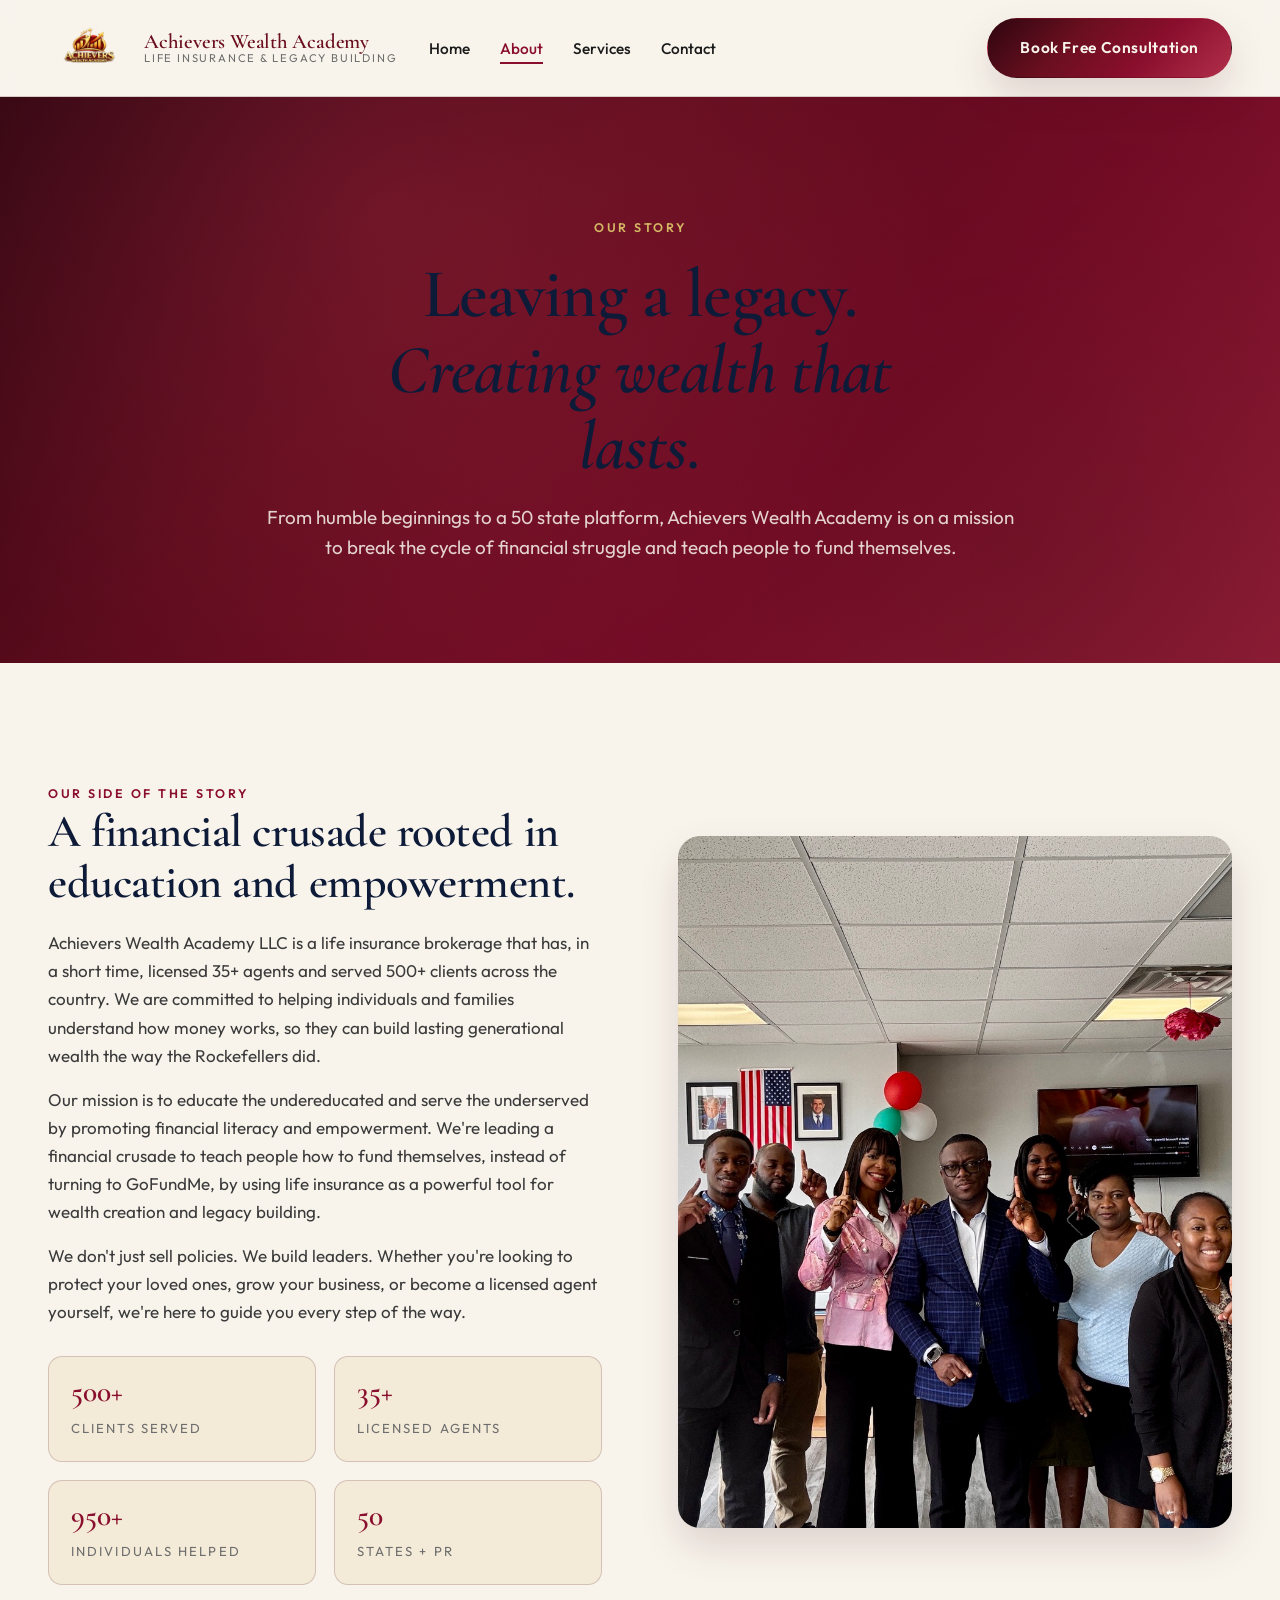
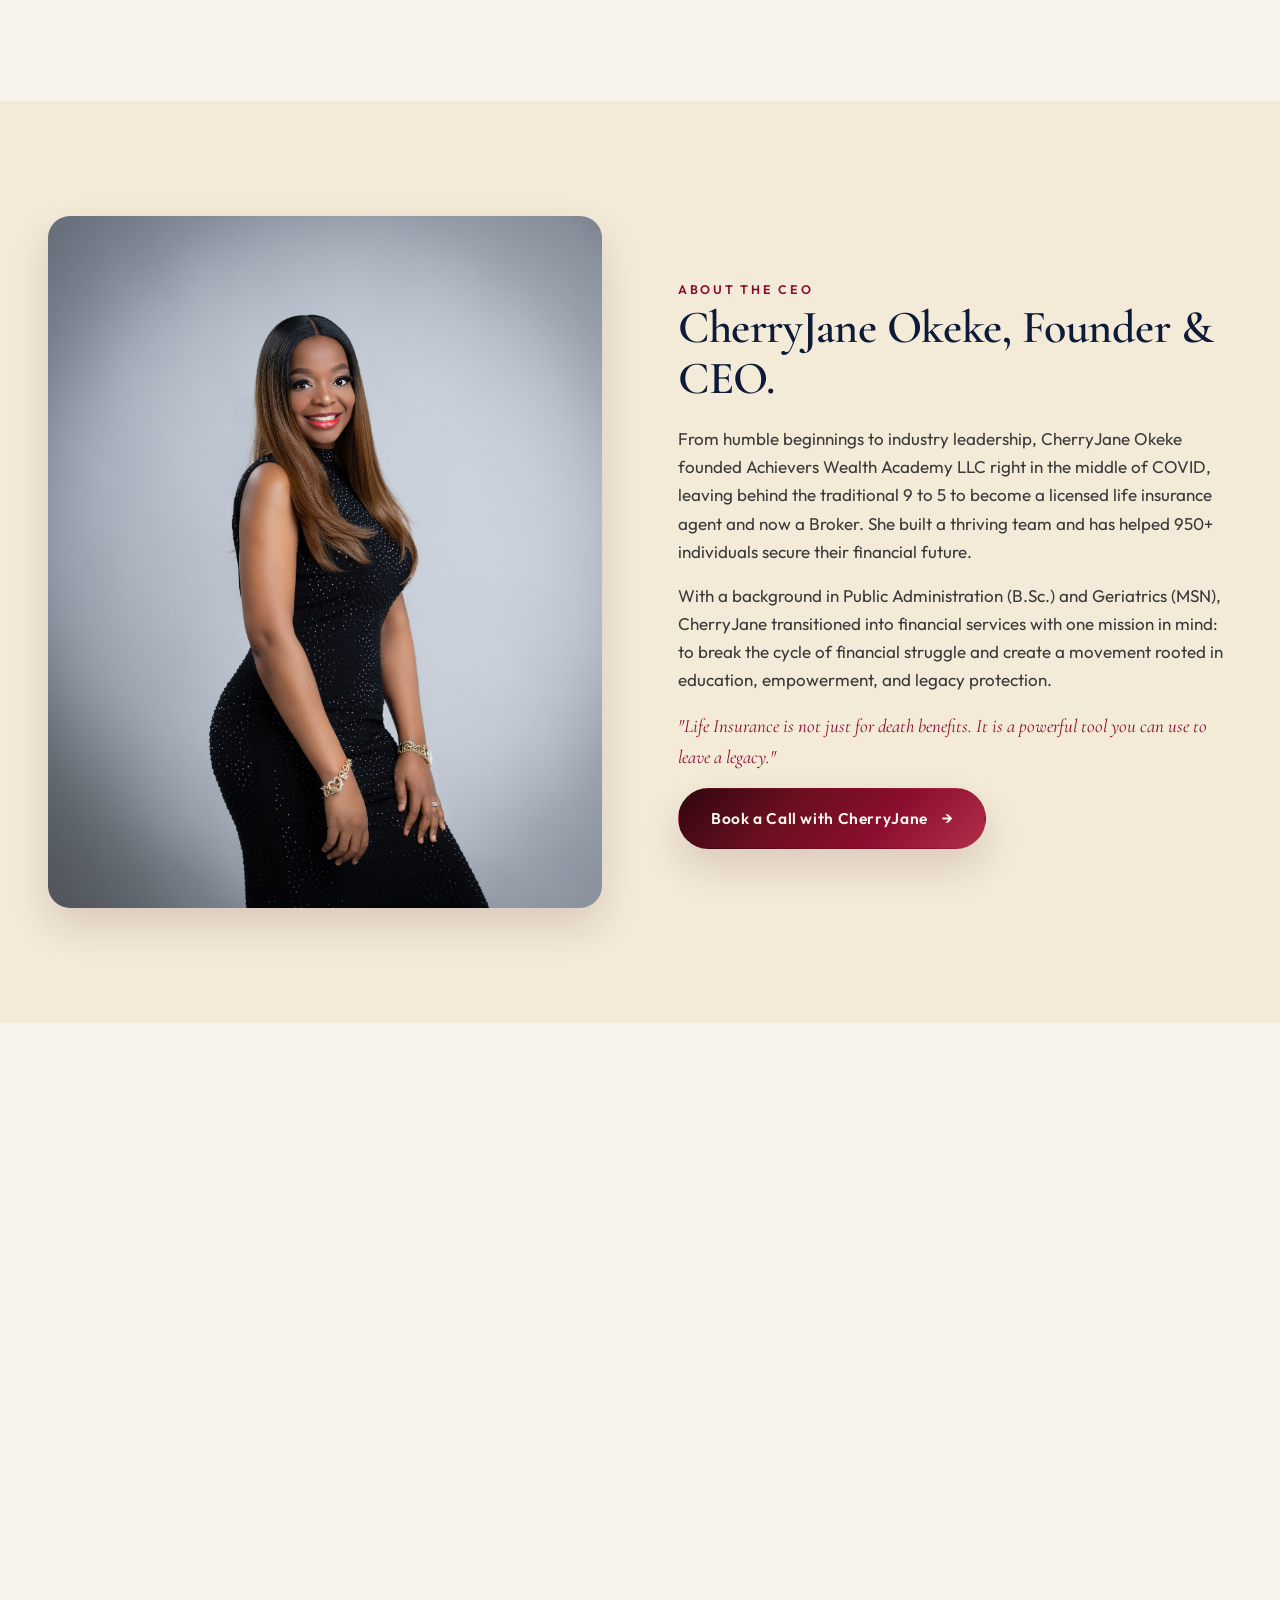
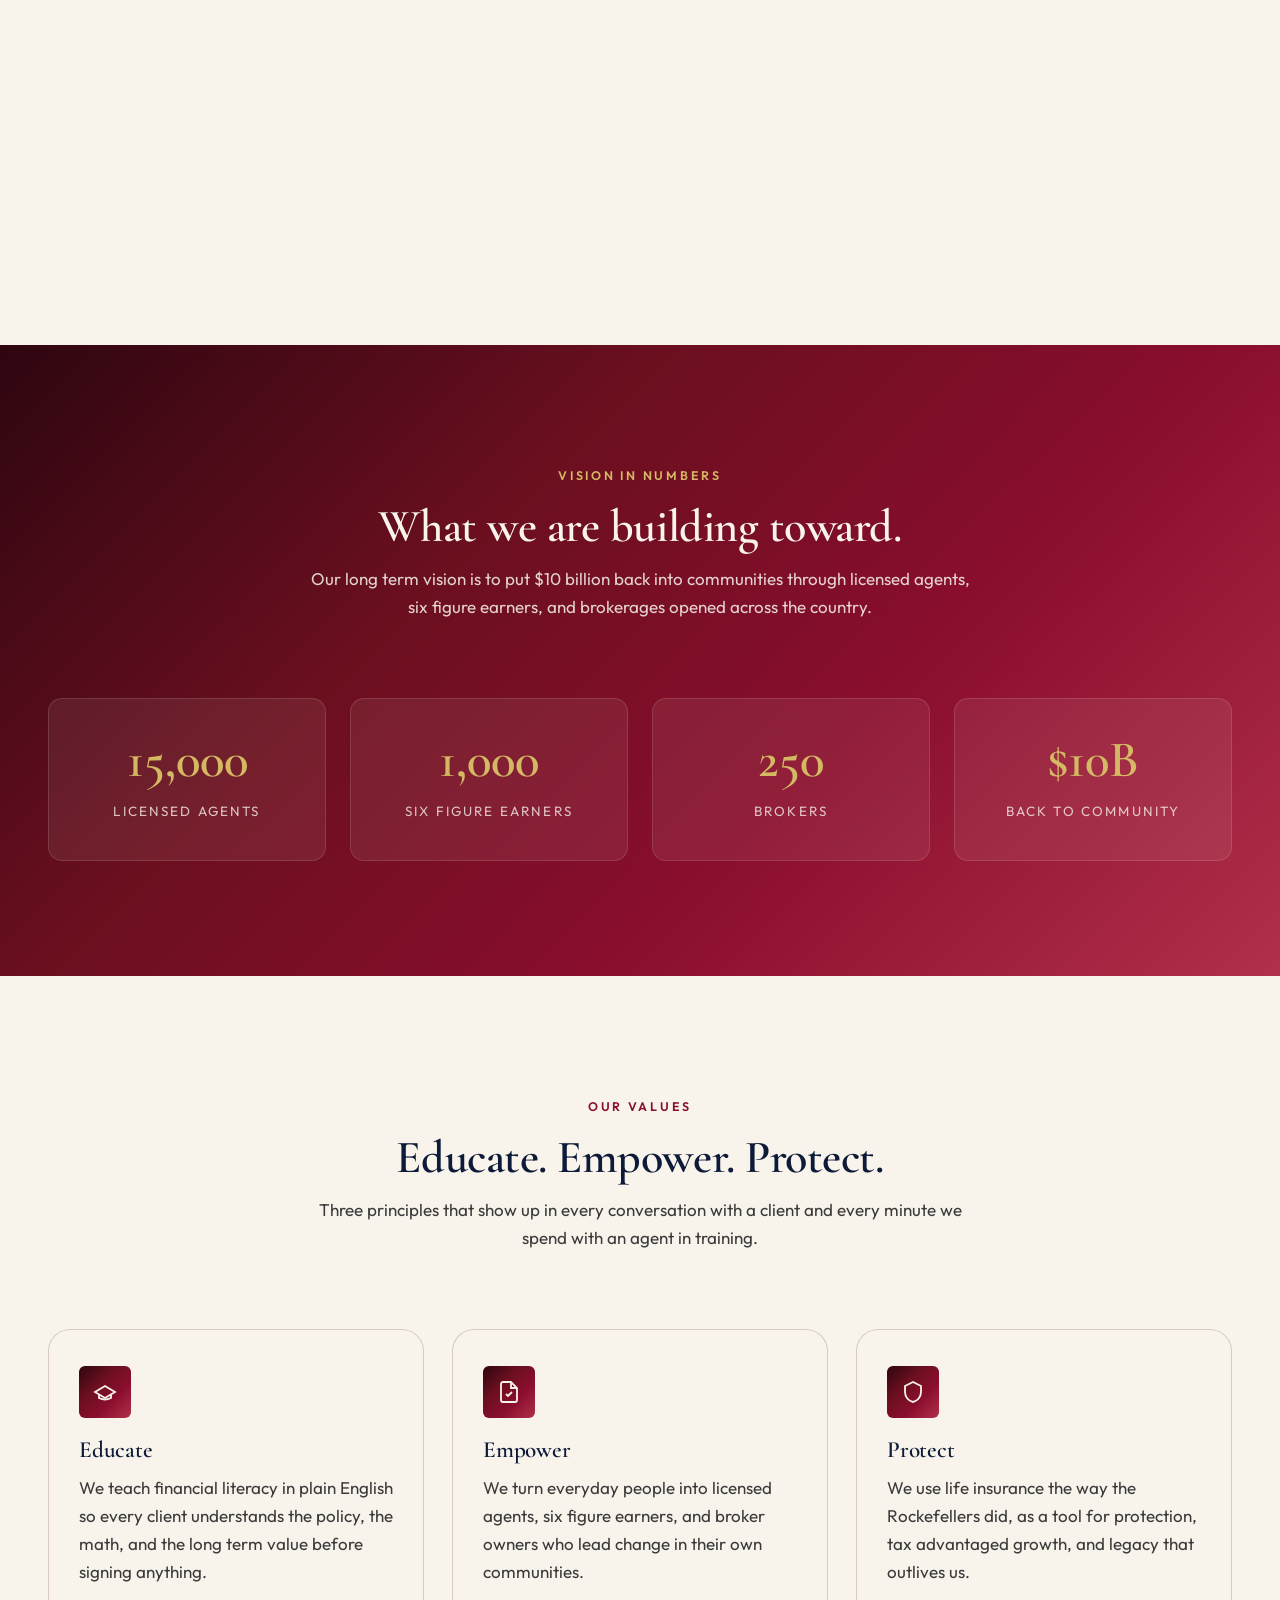
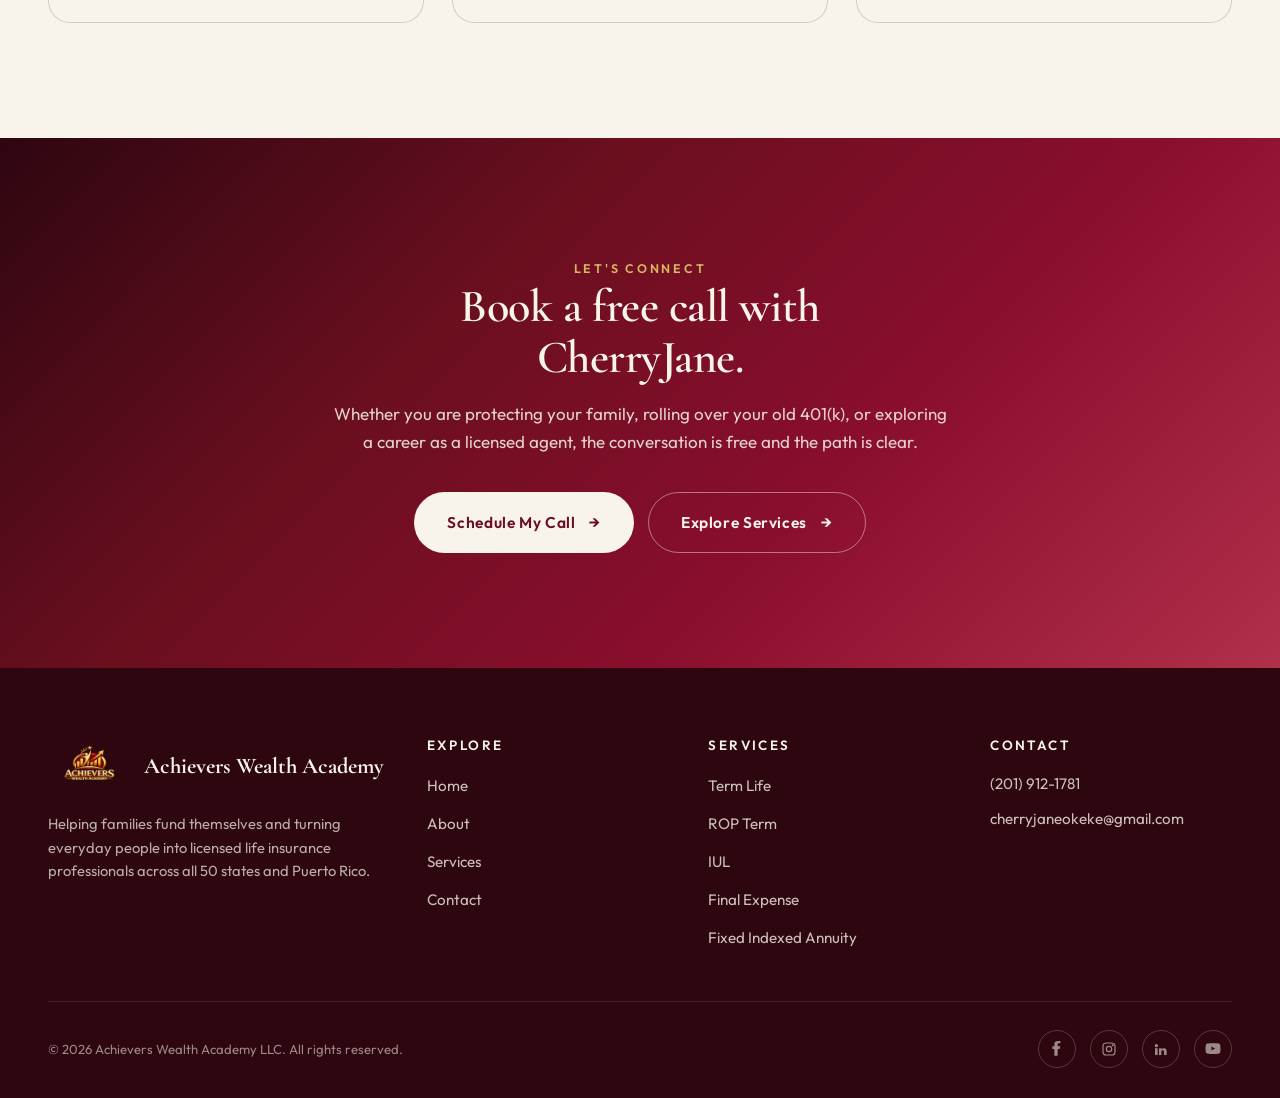
==== about.html @ 778c4fd6 "Initial build: Achievers Wealth Academy 4-page site Custom multi-page site for CherryJane Okeke (Ach" ====
<!DOCTYPE html>
<html lang="en">
<head>
<meta charset="UTF-8" />
<meta name="viewport" content="width=device-width, initial-scale=1.0" />
<title>About Us | Achievers Wealth Academy</title>
<meta name="description" content="Founded by CherryJane Okeke during COVID, Achievers Wealth Academy is on a mission to break the cycle of financial struggle through education, empowerment, and legacy protection." />
<link rel="preconnect" href="https://fonts.googleapis.com" />
<link rel="preconnect" href="https://fonts.gstatic.com" crossorigin />
<link href="https://fonts.googleapis.com/css2?family=Cormorant+Garamond:ital,wght@0,400;0,500;0,600;0,700;1,400;1,500&family=Outfit:wght@300;400;500;600;700&display=swap" rel="stylesheet" />
<link rel="stylesheet" href="css/style.css" />
<link rel="icon" type="image/png" href="images/logo.png" />
</head>
<body>

<header class="site-header">
  <div class="container">
    <nav class="nav" aria-label="Primary">
      <a href="index.html" class="nav-brand" aria-label="Achievers Wealth Academy home">
        <img src="images/logo.png" alt="Achievers Wealth Academy logo" />
        <span class="nav-brand-text">
          <strong>Achievers Wealth Academy</strong>
          <span>Life Insurance &amp; Legacy Building</span>
        </span>
      </a>
      <ul class="nav-links">
        <li><a href="index.html">Home</a></li>
        <li><a href="about.html" class="active">About</a></li>
        <li><a href="services.html">Services</a></li>
        <li><a href="contact.html">Contact</a></li>
      </ul>
      <a href="contact.html" class="btn btn-primary nav-cta">Book Free Consultation</a>
      <button class="nav-toggle" type="button" aria-label="Toggle menu" aria-expanded="false">
        <svg viewBox="0 0 24 24" fill="none" stroke="currentColor" stroke-width="2"><path d="M4 7h16M4 12h16M4 17h16"/></svg>
      </button>
    </nav>
  </div>
</header>

<main>

<!-- PAGE HERO -->
<section class="hero hero-page">
  <div class="container">
    <span class="eyebrow" data-sr>Our Story</span>
    <h1 data-sr data-sr-d="1">Leaving a legacy. <em>Creating wealth that lasts.</em></h1>
    <p class="lede" data-sr data-sr-d="2">From humble beginnings to a 50 state platform, Achievers Wealth Academy is on a mission to break the cycle of financial struggle and teach people to fund themselves.</p>
  </div>
</section>

<!-- OUR SIDE OF THE STORY -->
<section class="section section-cream">
  <div class="container">
    <div class="story-grid">
      <div data-sr>
        <span class="eyebrow">Our Side of the Story</span>
        <h2>A financial crusade rooted in education and empowerment.</h2>
        <p>Achievers Wealth Academy LLC is a life insurance brokerage that has, in a short time, licensed 35+ agents and served 500+ clients across the country. We are committed to helping individuals and families understand how money works, so they can build lasting generational wealth the way the Rockefellers did.</p>
        <p>Our mission is to educate the undereducated and serve the underserved by promoting financial literacy and empowerment. We're leading a financial crusade to teach people how to fund themselves, instead of turning to GoFundMe, by using life insurance as a powerful tool for wealth creation and legacy building.</p>
        <p>We don't just sell policies. We build leaders. Whether you're looking to protect your loved ones, grow your business, or become a licensed agent yourself, we're here to guide you every step of the way.</p>
        <div class="story-meta">
          <div class="story-meta-item">
            <strong>500+</strong>
            <span>Clients Served</span>
          </div>
          <div class="story-meta-item">
            <strong>35+</strong>
            <span>Licensed Agents</span>
          </div>
          <div class="story-meta-item">
            <strong>950+</strong>
            <span>Individuals Helped</span>
          </div>
          <div class="story-meta-item">
            <strong>50</strong>
            <span>States + PR</span>
          </div>
        </div>
      </div>
      <div class="story-image" data-sr data-sr-d="2">
        <img src="images/team.jpg" alt="Achievers Wealth Academy team celebrating" loading="lazy" />
      </div>
    </div>
  </div>
</section>

<!-- ABOUT THE CEO -->
<section class="section section-cream-warm">
  <div class="container">
    <div class="story-grid">
      <div class="story-image" data-sr>
        <img src="images/cherryjane-portrait.jpg" alt="CherryJane Okeke, Founder and CEO" loading="lazy" />
      </div>
      <div data-sr data-sr-d="1">
        <span class="eyebrow">About the CEO</span>
        <h2>CherryJane Okeke, Founder &amp; CEO.</h2>
        <p>From humble beginnings to industry leadership, CherryJane Okeke founded Achievers Wealth Academy LLC right in the middle of COVID, leaving behind the traditional 9 to 5 to become a licensed life insurance agent and now a Broker. She built a thriving team and has helped 950+ individuals secure their financial future.</p>
        <p>With a background in Public Administration (B.Sc.) and Geriatrics (MSN), CherryJane transitioned into financial services with one mission in mind: to break the cycle of financial struggle and create a movement rooted in education, empowerment, and legacy protection.</p>
        <p class="lede"><span class="serif-accent">"Life Insurance is not just for death benefits. It is a powerful tool you can use to leave a legacy."</span></p>
        <a href="contact.html" class="btn btn-primary btn-arrow">Book a Call with CherryJane</a>
      </div>
    </div>
  </div>
</section>

<!-- THE FAMILY BUSINESS -->
<section class="section section-cream">
  <div class="container">
    <div class="story-grid">
      <div data-sr>
        <span class="eyebrow">A Family Business</span>
        <h2>Built with her partner, in life and in business.</h2>
        <p>CherryJane runs the business with her husband <strong>Christian Ukwuhaiwe</strong>, who has been a great support system since day one of Achievers Wealth Academy. Both are licensed and share the same vision and mission for the company and the families they serve.</p>
        <p>Together they run an independent brokerage that puts clients first, agents second, and competition last. The result is a culture where families are treated like family, and where new agents can build a real career, not just collect a license.</p>
        <p class="lede"><span class="serif-accent">"Let's connect and do great things together."</span></p>
      </div>
      <div class="story-image" data-sr data-sr-d="2">
        <img src="images/cherryjane-chris.jpg" alt="CherryJane Okeke and Christian Ukwuhaiwe, Founders" loading="lazy" />
      </div>
    </div>
  </div>
</section>

<!-- VISION IN NUMBERS -->
<section class="section section-burgundy">
  <div class="container">
    <div class="section-head" data-sr>
      <span class="eyebrow on-dark">Vision in Numbers</span>
      <h2>What we are building toward.</h2>
      <p>Our long term vision is to put $10 billion back into communities through licensed agents, six figure earners, and brokerages opened across the country.</p>
    </div>
    <div class="vision-grid">
      <div class="vision-item" data-sr data-sr-d="1">
        <strong>15,000</strong>
        <span>Licensed Agents</span>
      </div>
      <div class="vision-item" data-sr data-sr-d="2">
        <strong>1,000</strong>
        <span>Six Figure Earners</span>
      </div>
      <div class="vision-item" data-sr data-sr-d="3">
        <strong>250</strong>
        <span>Brokers</span>
      </div>
      <div class="vision-item" data-sr data-sr-d="4">
        <strong>$10B</strong>
        <span>Back to Community</span>
      </div>
    </div>
  </div>
</section>

<!-- MISSION TRIAD -->
<section class="section section-cream">
  <div class="container">
    <div class="section-head" data-sr>
      <span class="eyebrow">Our Values</span>
      <h2>Educate. Empower. Protect.</h2>
      <p>Three principles that show up in every conversation with a client and every minute we spend with an agent in training.</p>
    </div>
    <div class="values">
      <div class="value" data-sr data-sr-d="1">
        <div class="value-icon">
          <svg viewBox="0 0 24 24" fill="none" stroke="currentColor" stroke-width="1.8"><path d="M2 12 12 6l10 6-10 6L2 12Z"/><path d="M6 14v4c2 1 4 1.5 6 1.5s4-.5 6-1.5v-4"/></svg>
        </div>
        <h3>Educate</h3>
        <p>We teach financial literacy in plain English so every client understands the policy, the math, and the long term value before signing anything.</p>
      </div>
      <div class="value" data-sr data-sr-d="2">
        <div class="value-icon">
          <svg viewBox="0 0 24 24" fill="none" stroke="currentColor" stroke-width="1.8"><path d="M14 2v6h6M14 2H6a2 2 0 0 0-2 2v16a2 2 0 0 0 2 2h12a2 2 0 0 0 2-2V8l-6-6Z"/><path d="m9 14 2 2 4-4"/></svg>
        </div>
        <h3>Empower</h3>
        <p>We turn everyday people into licensed agents, six figure earners, and broker owners who lead change in their own communities.</p>
      </div>
      <div class="value" data-sr data-sr-d="3">
        <div class="value-icon">
          <svg viewBox="0 0 24 24" fill="none" stroke="currentColor" stroke-width="1.8"><path d="M12 2 4 6v6c0 5 3.5 9 8 10 4.5-1 8-5 8-10V6l-8-4Z"/></svg>
        </div>
        <h3>Protect</h3>
        <p>We use life insurance the way the Rockefellers did, as a tool for protection, tax advantaged growth, and legacy that outlives us.</p>
      </div>
    </div>
  </div>
</section>

<!-- FINAL CTA -->
<section class="section section-burgundy">
  <div class="container">
    <div class="final-cta" data-sr>
      <span class="eyebrow on-dark">Let's Connect</span>
      <h2>Book a free call with CherryJane.</h2>
      <p>Whether you are protecting your family, rolling over your old 401(k), or exploring a career as a licensed agent, the conversation is free and the path is clear.</p>
      <div class="hero-cta">
        <a href="contact.html" class="btn btn-on-dark btn-arrow">Schedule My Call</a>
        <a href="services.html" class="btn btn-ghost btn-arrow">Explore Services</a>
      </div>
    </div>
  </div>
</section>

</main>

<footer class="site-footer">
  <div class="container">
    <div class="footer-grid">
      <div>
        <div class="footer-brand">
          <img src="images/logo.png" alt="Achievers Wealth Academy logo" />
          <strong>Achievers Wealth Academy</strong>
        </div>
        <p>Helping families fund themselves and turning everyday people into licensed life insurance professionals across all 50 states and Puerto Rico.</p>
      </div>
      <div>
        <h4>Explore</h4>
        <ul>
          <li><a href="index.html">Home</a></li>
          <li><a href="about.html">About</a></li>
          <li><a href="services.html">Services</a></li>
          <li><a href="contact.html">Contact</a></li>
        </ul>
      </div>
      <div>
        <h4>Services</h4>
        <ul>
          <li><a href="services.html">Term Life</a></li>
          <li><a href="services.html">ROP Term</a></li>
          <li><a href="services.html">IUL</a></li>
          <li><a href="services.html">Final Expense</a></li>
          <li><a href="services.html">Fixed Indexed Annuity</a></li>
        </ul>
      </div>
      <div class="footer-contact">
        <h4>Contact</h4>
        <ul>
          <li><a href="tel:+12019121781">(201) 912-1781</a></li>
          <li><a href="mailto:cherryjaneokeke@gmail.com">cherryjaneokeke@gmail.com</a></li>
        </ul>
      </div>
    </div>
    <div class="footer-bottom">
      <span>&copy; <span data-year>2026</span> Achievers Wealth Academy LLC. All rights reserved.</span>
      <ul class="footer-social">
        <li><a href="#" aria-label="Facebook"><svg viewBox="0 0 24 24" fill="currentColor"><path d="M13 22V12h3l1-4h-4V5.5c0-1.2.4-2 2-2h2V0h-3.5C10 0 8 2 8 4.5V8H5v4h3v10h5Z"/></svg></a></li>
        <li><a href="#" aria-label="Instagram"><svg viewBox="0 0 24 24" fill="none" stroke="currentColor" stroke-width="1.8"><rect x="3" y="3" width="18" height="18" rx="5"/><circle cx="12" cy="12" r="4"/><circle cx="17.5" cy="6.5" r="0.6" fill="currentColor"/></svg></a></li>
        <li><a href="#" aria-label="LinkedIn"><svg viewBox="0 0 24 24" fill="currentColor"><path d="M5 4.5A2.5 2.5 0 1 1 5 9.5a2.5 2.5 0 0 1 0-5ZM3 11h4v10H3V11Zm6 0h4v1.5c.7-1.1 2-1.8 3.5-1.8 3 0 4 2 4 5V21h-4v-4.5c0-1.5-.5-2.5-2-2.5s-2 1-2 2.5V21H9V11Z"/></svg></a></li>
        <li><a href="#" aria-label="YouTube"><svg viewBox="0 0 24 24" fill="currentColor"><path d="M23 7s-.2-1.5-.8-2.2c-.8-.9-1.7-.9-2.1-.9C17 3.5 12 3.5 12 3.5s-5 0-8.1.4c-.4 0-1.3 0-2.1.9C1.2 5.5 1 7 1 7S.8 8.7.8 10.5v1.8c0 1.7.2 3.5.2 3.5s.2 1.5.8 2.2c.8.9 1.9.9 2.4 1 1.7.2 7.8.4 7.8.4s5 0 8.1-.4c.4 0 1.3 0 2.1-.9.6-.7.8-2.2.8-2.2s.2-1.7.2-3.5v-1.8c0-1.7-.2-3.5-.2-3.5ZM9.7 14.4V8.1l5.4 3.2-5.4 3.1Z"/></svg></a></li>
      </ul>
    </div>
  </div>
</footer>

<script src="js/main.js"></script>
</body>
</html>
---- css/style.css ----
/* ============================================================
   Achievers Wealth Academy — shared styles
   Palette: burgundy gradient + cream + navy + gold
   ============================================================ */

:root {
  --burgundy-950: #2e0610;
  --burgundy-900: #4a0a17;
  --burgundy-700: #6b0f1f;
  --burgundy-500: #8a0e2d;
  --burgundy-400: #a01a3a;
  --burgundy-300: #b1304b;
  --burgundy-200: #d6677f;

  --gradient-primary: linear-gradient(135deg, #2e0610 0%, #6b0f1f 35%, #8a0e2d 65%, #b1304b 100%);
  --gradient-soft: linear-gradient(135deg, rgba(74, 10, 23, 0.96) 0%, rgba(138, 14, 45, 0.85) 100%);
  --gradient-radial: radial-gradient(circle at 30% 20%, rgba(177, 48, 75, 0.55), transparent 55%), radial-gradient(circle at 80% 80%, rgba(74, 10, 23, 0.85), transparent 60%), linear-gradient(135deg, #2e0610, #8a0e2d);

  --cream: #f8f4ec;
  --cream-warm: #f3ead8;
  --cream-deep: #ebdfc6;

  --navy: #0e1b38;
  --navy-soft: #1a2b50;
  --gold: #b8973d;
  --gold-soft: #d4b863;

  --ink: #1a1a1a;
  --ink-soft: #3a3a3a;
  --muted: #6e6e6e;
  --line: rgba(14, 27, 56, 0.12);
  --line-warm: rgba(74, 10, 23, 0.18);

  --shadow-sm: 0 6px 18px rgba(74, 10, 23, 0.08);
  --shadow-md: 0 18px 40px rgba(74, 10, 23, 0.14);
  --shadow-lg: 0 28px 70px rgba(46, 6, 16, 0.22);

  --radius-sm: 6px;
  --radius-md: 14px;
  --radius-lg: 22px;
  --radius-pill: 999px;

  --container: 1240px;
  --container-narrow: 980px;

  --ease: cubic-bezier(0.22, 0.61, 0.36, 1);
  --transition: 0.45s var(--ease);

  --font-display: "Cormorant Garamond", "Times New Roman", serif;
  --font-body: "Outfit", "Inter", -apple-system, BlinkMacSystemFont, sans-serif;
}

/* reset */
*,
*::before,
*::after {
  box-sizing: border-box;
  margin: 0;
  padding: 0;
}

html {
  scroll-behavior: smooth;
  -webkit-text-size-adjust: 100%;
}

body {
  font-family: var(--font-body);
  font-size: 17px;
  line-height: 1.65;
  color: var(--ink);
  background: var(--cream);
  -webkit-font-smoothing: antialiased;
  -moz-osx-font-smoothing: grayscale;
  overflow-x: hidden;
}

img,
svg,
video {
  display: block;
  max-width: 100%;
  height: auto;
}

a {
  color: inherit;
  text-decoration: none;
}

button {
  font-family: inherit;
  border: 0;
  background: transparent;
  cursor: pointer;
  color: inherit;
}

input,
select,
textarea {
  font-family: inherit;
  font-size: inherit;
  color: inherit;
}

/* typography */
h1,
h2,
h3,
h4 {
  font-family: var(--font-display);
  font-weight: 600;
  line-height: 1.1;
  letter-spacing: -0.01em;
  color: var(--navy);
}

h1 {
  font-size: clamp(2.6rem, 5.4vw, 4.8rem);
  font-weight: 600;
}

h2 {
  font-size: clamp(2.1rem, 3.6vw, 3.4rem);
  font-weight: 600;
}

h3 {
  font-size: clamp(1.5rem, 2.2vw, 2.1rem);
}

h4 {
  font-size: 1.25rem;
  font-family: var(--font-body);
  font-weight: 600;
  letter-spacing: 0.02em;
}

.eyebrow {
  font-family: var(--font-body);
  font-size: 0.78rem;
  font-weight: 600;
  letter-spacing: 0.22em;
  text-transform: uppercase;
  color: var(--burgundy-500);
}

.eyebrow.on-dark {
  color: var(--gold-soft);
}

p {
  color: var(--ink-soft);
  margin-bottom: 1rem;
}

p:last-child {
  margin-bottom: 0;
}

.lede {
  font-size: 1.18rem;
  line-height: 1.6;
  color: var(--ink-soft);
  max-width: 60ch;
}

.serif-accent {
  font-family: var(--font-display);
  font-style: italic;
  color: var(--burgundy-500);
}

/* layout primitives */
.container {
  width: 100%;
  max-width: var(--container);
  margin: 0 auto;
  padding: 0 28px;
}

.container-narrow {
  max-width: var(--container-narrow);
  margin: 0 auto;
  padding: 0 28px;
}

.section {
  padding: clamp(72px, 9vw, 130px) 0;
  position: relative;
}

.section-cream {
  background: var(--cream);
}

.section-cream-warm {
  background: var(--cream-warm);
}

.section-burgundy {
  background: var(--gradient-primary);
  color: var(--cream);
}

.section-burgundy h1,
.section-burgundy h2,
.section-burgundy h3,
.section-burgundy h4 {
  color: var(--cream);
}

.section-burgundy p {
  color: rgba(248, 244, 236, 0.85);
}

.section-navy {
  background: var(--navy);
  color: var(--cream);
}

.section-navy h2,
.section-navy h3,
.section-navy h4 {
  color: var(--cream);
}

.section-head {
  text-align: center;
  margin-bottom: clamp(48px, 6vw, 76px);
}

.section-head .eyebrow {
  display: inline-block;
  margin-bottom: 14px;
}

.section-head h2 {
  margin-bottom: 14px;
}

.section-head p {
  max-width: 60ch;
  margin: 0 auto;
}

/* buttons */
.btn {
  display: inline-flex;
  align-items: center;
  justify-content: center;
  gap: 10px;
  font-family: var(--font-body);
  font-weight: 600;
  font-size: 0.97rem;
  letter-spacing: 0.04em;
  padding: 16px 32px;
  border-radius: var(--radius-pill);
  cursor: pointer;
  transition: transform 0.32s var(--ease), box-shadow 0.32s var(--ease), background 0.32s var(--ease), color 0.32s var(--ease);
  white-space: nowrap;
  border: 1.5px solid transparent;
}

.btn-primary {
  background: var(--gradient-primary);
  color: var(--cream);
  box-shadow: var(--shadow-md);
}

.btn-primary:hover {
  transform: translateY(-2px);
  box-shadow: var(--shadow-lg);
}

.btn-outline {
  background: transparent;
  color: var(--burgundy-500);
  border-color: var(--burgundy-500);
}

.btn-outline:hover {
  background: var(--burgundy-500);
  color: var(--cream);
  transform: translateY(-2px);
}

.btn-on-dark {
  background: var(--cream);
  color: var(--burgundy-700);
}

.btn-on-dark:hover {
  background: var(--gold);
  color: var(--navy);
  transform: translateY(-2px);
}

.btn-ghost {
  background: transparent;
  color: var(--cream);
  border-color: rgba(248, 244, 236, 0.45);
}

.btn-ghost:hover {
  background: var(--cream);
  color: var(--burgundy-700);
  transform: translateY(-2px);
}

.btn-arrow::after {
  content: "→";
  font-size: 1.05em;
  margin-left: 4px;
  transition: transform 0.32s var(--ease);
}

.btn-arrow:hover::after {
  transform: translateX(4px);
}

/* nav */
.site-header {
  position: sticky;
  top: 0;
  z-index: 100;
  background: rgba(248, 244, 236, 0.92);
  backdrop-filter: saturate(140%) blur(12px);
  -webkit-backdrop-filter: saturate(140%) blur(12px);
  border-bottom: 1px solid var(--line-warm);
}

.nav {
  display: flex;
  align-items: center;
  justify-content: space-between;
  gap: 32px;
  padding: 18px 0;
}

.nav-brand {
  display: flex;
  align-items: center;
  gap: 12px;
  text-decoration: none;
}

.nav-brand img {
  height: 56px;
  width: auto;
  flex: 0 0 auto;
}

.nav-brand-text {
  display: flex;
  flex-direction: column;
  line-height: 1.05;
}

.nav-brand-text strong {
  font-family: var(--font-display);
  font-size: 1.3rem;
  font-weight: 600;
  color: var(--burgundy-700);
  letter-spacing: -0.01em;
}

.nav-brand-text span {
  font-size: 0.7rem;
  color: var(--muted);
  letter-spacing: 0.16em;
  text-transform: uppercase;
}

.nav-links {
  display: flex;
  align-items: center;
  gap: 30px;
  list-style: none;
}

.nav-links a {
  font-size: 0.96rem;
  font-weight: 500;
  color: var(--ink);
  position: relative;
  padding: 6px 0;
  transition: color 0.32s var(--ease);
}

.nav-links a::after {
  content: "";
  position: absolute;
  left: 0;
  bottom: 0;
  width: 0;
  height: 1.5px;
  background: var(--burgundy-500);
  transition: width 0.32s var(--ease);
}

.nav-links a:hover,
.nav-links a.active {
  color: var(--burgundy-500);
}

.nav-links a:hover::after,
.nav-links a.active::after {
  width: 100%;
}

.nav-cta {
  margin-left: auto;
}

.nav-toggle {
  display: none;
  width: 42px;
  height: 42px;
  border-radius: var(--radius-sm);
  align-items: center;
  justify-content: center;
  background: transparent;
  color: var(--burgundy-700);
}

.nav-toggle svg {
  width: 26px;
  height: 26px;
}

@media (max-width: 980px) {
  .nav-links,
  .nav-cta {
    display: none;
  }

  .nav-toggle {
    display: inline-flex;
  }

  .nav-mobile-open .nav-links {
    display: flex;
    position: absolute;
    inset: 100% 0 auto 0;
    flex-direction: column;
    background: var(--cream);
    padding: 24px 28px 32px;
    gap: 18px;
    border-bottom: 1px solid var(--line-warm);
    box-shadow: var(--shadow-md);
  }

  .nav-mobile-open .nav-cta {
    display: inline-flex;
    margin-left: 0;
    margin-top: 6px;
  }
}

/* hero */
.hero {
  position: relative;
  background: var(--gradient-primary);
  color: var(--cream);
  padding: clamp(80px, 11vw, 140px) 0 clamp(60px, 9vw, 110px);
  overflow: hidden;
}

.hero::before {
  content: "";
  position: absolute;
  inset: 0;
  background: var(--gradient-radial);
  opacity: 0.55;
  pointer-events: none;
}

.hero::after {
  content: "";
  position: absolute;
  inset: -1px 0 auto 0;
  height: 1px;
  background: linear-gradient(90deg, transparent, rgba(212, 184, 99, 0.4), transparent);
}

.hero .container {
  position: relative;
  z-index: 2;
}

.hero-grid {
  display: grid;
  grid-template-columns: 1.05fr 0.95fr;
  gap: clamp(40px, 6vw, 80px);
  align-items: center;
}

.hero-text h1 {
  color: var(--cream);
  margin-bottom: 22px;
}

.hero-text h1 em {
  font-style: italic;
  color: var(--gold-soft);
}

.hero-text .eyebrow {
  color: var(--gold-soft);
  margin-bottom: 18px;
  display: inline-block;
}

.hero-text .lede {
  color: rgba(248, 244, 236, 0.86);
  margin-bottom: 32px;
  max-width: 50ch;
}

.hero-cta {
  display: flex;
  gap: 14px;
  flex-wrap: wrap;
}

.hero-meta {
  display: flex;
  gap: 30px;
  margin-top: 48px;
  flex-wrap: wrap;
}

.hero-meta-item strong {
  display: block;
  font-family: var(--font-display);
  font-size: 1.85rem;
  color: var(--gold-soft);
  font-weight: 600;
  line-height: 1;
}

.hero-meta-item span {
  font-size: 0.78rem;
  letter-spacing: 0.18em;
  text-transform: uppercase;
  color: rgba(248, 244, 236, 0.72);
}

.hero-visual {
  position: relative;
}

.hero-visual-frame {
  position: relative;
  border-radius: var(--radius-lg);
  overflow: hidden;
  box-shadow: 0 50px 80px rgba(46, 6, 16, 0.45), 0 0 0 1px rgba(212, 184, 99, 0.18);
  aspect-ratio: 4 / 5;
  background: var(--burgundy-900);
}

.hero-visual-frame img {
  width: 100%;
  height: 100%;
  object-fit: cover;
}

.hero-badge {
  position: absolute;
  bottom: 24px;
  left: 24px;
  background: rgba(248, 244, 236, 0.96);
  color: var(--burgundy-700);
  padding: 14px 18px;
  border-radius: var(--radius-md);
  display: flex;
  align-items: center;
  gap: 12px;
  box-shadow: var(--shadow-md);
  max-width: 260px;
}

.hero-badge-icon {
  width: 38px;
  height: 38px;
  border-radius: 50%;
  background: var(--gradient-primary);
  display: grid;
  place-items: center;
  flex: 0 0 auto;
}

.hero-badge strong {
  display: block;
  font-family: var(--font-display);
  font-size: 1.1rem;
  color: var(--burgundy-700);
  font-weight: 600;
  line-height: 1.1;
}

.hero-badge span {
  font-size: 0.78rem;
  color: var(--muted);
}

.hero-page {
  padding: clamp(70px, 9vw, 120px) 0 clamp(60px, 8vw, 100px);
}

.hero-page .container {
  text-align: center;
}

.hero-page h1 {
  margin-bottom: 18px;
  max-width: 18ch;
  margin-inline: auto;
}

.hero-page .lede {
  color: rgba(248, 244, 236, 0.85);
  margin-inline: auto;
  max-width: 64ch;
}

.hero-page .eyebrow {
  color: var(--gold-soft);
  margin-bottom: 18px;
  display: inline-block;
}

@media (max-width: 880px) {
  .hero-grid {
    grid-template-columns: 1fr;
  }

  .hero-visual-frame {
    aspect-ratio: 4 / 4;
    max-width: 480px;
    margin: 0 auto;
  }
}

/* trust strip / carrier marquee */
.trust-strip {
  background: var(--cream);
  border-top: 1px solid var(--line-warm);
  border-bottom: 1px solid var(--line-warm);
  padding: 30px 0;
  overflow: hidden;
}

.trust-strip-head {
  text-align: center;
  margin-bottom: 22px;
}

.trust-strip-head span {
  font-size: 0.74rem;
  letter-spacing: 0.22em;
  text-transform: uppercase;
  color: var(--muted);
}

.marquee {
  display: flex;
  overflow: hidden;
  mask-image: linear-gradient(to right, transparent, black 8%, black 92%, transparent);
  -webkit-mask-image: linear-gradient(to right, transparent, black 8%, black 92%, transparent);
}

.marquee-track {
  display: flex;
  align-items: center;
  gap: 60px;
  padding-right: 60px;
  flex: 0 0 auto;
  animation: marquee 38s linear infinite;
}

.marquee-track img {
  height: 42px;
  width: auto;
  object-fit: contain;
  opacity: 0.78;
  filter: grayscale(0.6);
  transition: opacity 0.3s var(--ease), filter 0.3s var(--ease);
}

.marquee:hover .marquee-track {
  animation-play-state: paused;
}

.marquee-track img:hover {
  opacity: 1;
  filter: none;
}

@keyframes marquee {
  to {
    transform: translateX(-50%);
  }
}

/* service cards (3-up) */
.cards-3 {
  display: grid;
  grid-template-columns: repeat(3, 1fr);
  gap: 28px;
}

@media (max-width: 880px) {
  .cards-3 {
    grid-template-columns: 1fr;
  }
}

.svc-card {
  background: var(--cream);
  border: 1px solid var(--line-warm);
  border-radius: var(--radius-lg);
  padding: 42px 32px 38px;
  position: relative;
  overflow: hidden;
  transition: transform var(--transition), box-shadow var(--transition), border-color var(--transition);
}

.svc-card::before {
  content: "";
  position: absolute;
  inset: auto 0 0 0;
  height: 4px;
  background: var(--gradient-primary);
  transform: scaleX(0);
  transform-origin: left;
  transition: transform 0.55s var(--ease);
}

.svc-card:hover {
  transform: translateY(-6px);
  box-shadow: var(--shadow-md);
  border-color: var(--burgundy-300);
}

.svc-card:hover::before {
  transform: scaleX(1);
}

.svc-icon {
  width: 64px;
  height: 64px;
  border-radius: var(--radius-md);
  background: var(--gradient-primary);
  display: grid;
  place-items: center;
  margin-bottom: 22px;
  color: var(--cream);
}

.svc-icon svg {
  width: 30px;
  height: 30px;
}

.svc-card h3 {
  margin-bottom: 14px;
}

.svc-card ul {
  list-style: none;
  margin-top: 16px;
  display: grid;
  gap: 10px;
}

.svc-card li {
  position: relative;
  padding-left: 22px;
  font-size: 0.95rem;
  color: var(--ink-soft);
  line-height: 1.55;
}

.svc-card li::before {
  content: "";
  position: absolute;
  left: 0;
  top: 0.55em;
  width: 8px;
  height: 8px;
  border-radius: 50%;
  background: var(--burgundy-500);
}

/* image+text alternating block */
.split {
  display: grid;
  grid-template-columns: 1fr 1fr;
  gap: clamp(36px, 6vw, 80px);
  align-items: center;
}

.split + .split {
  margin-top: clamp(60px, 7vw, 100px);
}

.split.reverse .split-text {
  order: 2;
}

.split.reverse .split-image {
  order: 1;
}

.split-image {
  position: relative;
  border-radius: var(--radius-lg);
  overflow: hidden;
  aspect-ratio: 4 / 3.2;
  box-shadow: var(--shadow-md);
}

.split-image::after {
  content: "";
  position: absolute;
  inset: 0;
  border-radius: inherit;
  border: 1px solid rgba(255, 255, 255, 0.3);
  pointer-events: none;
}

.split-image img {
  width: 100%;
  height: 100%;
  object-fit: cover;
}

.split-image-icon {
  display: grid;
  place-items: center;
  background: var(--gradient-primary);
  color: var(--cream);
}

.split-image-icon svg {
  width: clamp(80px, 16vw, 160px);
  height: auto;
  opacity: 0.92;
}

.split-text .eyebrow {
  display: inline-block;
  margin-bottom: 14px;
}

.split-text h3 {
  margin-bottom: 16px;
}

.split-text ul {
  list-style: none;
  margin: 18px 0 26px;
  display: grid;
  gap: 10px;
}

.split-text li {
  position: relative;
  padding-left: 28px;
  color: var(--ink-soft);
}

.split-text li::before {
  content: "";
  position: absolute;
  left: 0;
  top: 0.55em;
  width: 14px;
  height: 14px;
  border-radius: 50%;
  background: var(--gradient-primary);
}

@media (max-width: 880px) {
  .split,
  .split.reverse {
    grid-template-columns: 1fr;
  }

  .split.reverse .split-text {
    order: 0;
  }

  .split.reverse .split-image {
    order: -1;
  }
}

/* trust badges row */
.badges {
  display: grid;
  grid-template-columns: repeat(3, 1fr);
  gap: 28px;
  margin-top: 56px;
}

.badge {
  text-align: center;
  padding: 22px 18px;
}

.badge-icon {
  width: 64px;
  height: 64px;
  border-radius: 50%;
  border: 1.5px solid var(--burgundy-300);
  background: rgba(177, 48, 75, 0.06);
  display: grid;
  place-items: center;
  margin: 0 auto 16px;
  color: var(--burgundy-500);
}

.badge-icon svg {
  width: 28px;
  height: 28px;
}

.badge h4 {
  margin-bottom: 6px;
  color: var(--navy);
}

.badge p {
  font-size: 0.93rem;
  color: var(--muted);
}

@media (max-width: 720px) {
  .badges {
    grid-template-columns: 1fr;
  }
}

/* stats */
.stats {
  display: grid;
  grid-template-columns: repeat(4, 1fr);
  gap: 24px;
  text-align: center;
}

.stat-num {
  display: block;
  font-family: var(--font-display);
  font-size: clamp(2.6rem, 5vw, 4rem);
  font-weight: 600;
  color: var(--gold-soft);
  line-height: 1;
  margin-bottom: 10px;
}

.stat-label {
  font-size: 0.82rem;
  letter-spacing: 0.2em;
  text-transform: uppercase;
  color: rgba(248, 244, 236, 0.78);
}

@media (max-width: 760px) {
  .stats {
    grid-template-columns: repeat(2, 1fr);
    gap: 36px 18px;
  }
}

/* how it works */
.steps {
  display: grid;
  grid-template-columns: repeat(4, 1fr);
  gap: 28px;
  counter-reset: step;
}

.step {
  position: relative;
  padding: 28px 22px 26px;
  border: 1px solid var(--line-warm);
  border-radius: var(--radius-lg);
  background: var(--cream);
  transition: transform var(--transition), box-shadow var(--transition);
}

.step:hover {
  transform: translateY(-4px);
  box-shadow: var(--shadow-sm);
}

.step::before {
  counter-increment: step;
  content: counter(step, decimal-leading-zero);
  position: absolute;
  top: -18px;
  left: 22px;
  font-family: var(--font-display);
  font-size: 1.3rem;
  font-weight: 600;
  color: var(--burgundy-500);
  background: var(--cream);
  padding: 0 10px;
}

.step h4 {
  margin-bottom: 8px;
  color: var(--navy);
}

.step p {
  font-size: 0.95rem;
  color: var(--muted);
}

@media (max-width: 880px) {
  .steps {
    grid-template-columns: repeat(2, 1fr);
  }
}

@media (max-width: 520px) {
  .steps {
    grid-template-columns: 1fr;
  }
}

/* testimonials */
.testimonials {
  display: grid;
  grid-template-columns: repeat(4, 1fr);
  gap: 24px;
}

.testimonial {
  background: var(--cream);
  border: 1px solid var(--line-warm);
  border-radius: var(--radius-md);
  padding: 30px 26px;
  display: flex;
  flex-direction: column;
  position: relative;
}

.testimonial-mark {
  font-family: var(--font-display);
  font-size: 4rem;
  line-height: 0.8;
  color: var(--burgundy-300);
  margin-bottom: 6px;
  height: 38px;
  overflow: hidden;
}

.testimonial p {
  font-size: 0.97rem;
  line-height: 1.55;
  color: var(--ink-soft);
  flex: 1;
  margin-bottom: 22px;
}

.testimonial-author {
  font-family: var(--font-body);
  font-size: 0.78rem;
  font-weight: 700;
  letter-spacing: 0.18em;
  color: var(--burgundy-700);
  text-transform: uppercase;
}

@media (max-width: 980px) {
  .testimonials {
    grid-template-columns: repeat(2, 1fr);
  }
}

@media (max-width: 560px) {
  .testimonials {
    grid-template-columns: 1fr;
  }
}

/* why choose us split */
.why-grid {
  display: grid;
  grid-template-columns: 1fr 1.05fr;
  gap: clamp(40px, 6vw, 80px);
  align-items: center;
}

.why-image {
  position: relative;
  border-radius: var(--radius-lg);
  overflow: hidden;
  aspect-ratio: 4 / 3.2;
  box-shadow: var(--shadow-md);
}

.why-image img {
  width: 100%;
  height: 100%;
  object-fit: cover;
}

.why-image::before {
  content: "";
  position: absolute;
  inset: 0;
  background: linear-gradient(180deg, transparent 55%, rgba(46, 6, 16, 0.35));
  z-index: 1;
}

.why-list {
  list-style: none;
  display: grid;
  gap: 18px;
  margin: 26px 0 32px;
}

.why-list li {
  position: relative;
  padding-left: 38px;
  color: var(--ink-soft);
  line-height: 1.55;
}

.why-list li::before {
  content: "";
  position: absolute;
  left: 0;
  top: 4px;
  width: 22px;
  height: 22px;
  border-radius: 50%;
  background: var(--gradient-primary);
}

.why-list li::after {
  content: "";
  position: absolute;
  left: 7px;
  top: 11px;
  width: 8px;
  height: 4px;
  border-left: 2px solid var(--cream);
  border-bottom: 2px solid var(--cream);
  transform: rotate(-45deg);
}

@media (max-width: 880px) {
  .why-grid {
    grid-template-columns: 1fr;
  }
}

/* recruitment block */
.recruit {
  background: var(--gradient-primary);
  color: var(--cream);
  border-radius: var(--radius-lg);
  padding: clamp(48px, 6vw, 80px);
  position: relative;
  overflow: hidden;
}

.recruit::before {
  content: "";
  position: absolute;
  inset: 0;
  background: var(--gradient-radial);
  opacity: 0.45;
  pointer-events: none;
}

.recruit > * {
  position: relative;
  z-index: 1;
}

.recruit-head {
  display: grid;
  grid-template-columns: 1.2fr 1fr;
  gap: 40px;
  align-items: end;
  margin-bottom: 44px;
}

.recruit-head h2 {
  color: var(--cream);
  max-width: 18ch;
}

.recruit-head p {
  color: rgba(248, 244, 236, 0.85);
  max-width: 38ch;
}

.recruit-grid {
  display: grid;
  grid-template-columns: repeat(5, 1fr);
  gap: 18px;
  margin-bottom: 36px;
}

.recruit-item {
  background: rgba(248, 244, 236, 0.08);
  border: 1px solid rgba(248, 244, 236, 0.15);
  border-radius: var(--radius-md);
  padding: 22px 20px;
  transition: background 0.32s var(--ease), transform 0.32s var(--ease);
}

.recruit-item:hover {
  background: rgba(248, 244, 236, 0.13);
  transform: translateY(-3px);
}

.recruit-item-num {
  font-family: var(--font-display);
  font-size: 2rem;
  color: var(--gold-soft);
  margin-bottom: 8px;
  line-height: 1;
  font-weight: 600;
}

.recruit-item h4 {
  color: var(--cream);
  font-size: 1rem;
  margin-bottom: 6px;
  letter-spacing: 0;
}

.recruit-item p {
  font-size: 0.86rem;
  color: rgba(248, 244, 236, 0.7);
  line-height: 1.45;
}

@media (max-width: 1100px) {
  .recruit-grid {
    grid-template-columns: repeat(2, 1fr);
  }
}

@media (max-width: 720px) {
  .recruit-head {
    grid-template-columns: 1fr;
    gap: 16px;
  }

  .recruit-grid {
    grid-template-columns: 1fr;
  }
}

/* final CTA */
.final-cta {
  text-align: center;
}

.final-cta h2 {
  margin-bottom: 18px;
  max-width: 22ch;
  margin-inline: auto;
}

.final-cta p {
  max-width: 56ch;
  margin: 0 auto 36px;
  color: rgba(248, 244, 236, 0.85);
}

.final-cta .hero-cta {
  justify-content: center;
}

/* footer */
.site-footer {
  background: var(--burgundy-950);
  color: rgba(248, 244, 236, 0.78);
  padding: 70px 0 30px;
}

.footer-grid {
  display: grid;
  grid-template-columns: 1.4fr 1fr 1fr 1fr;
  gap: 40px;
  padding-bottom: 50px;
  border-bottom: 1px solid rgba(248, 244, 236, 0.1);
}

.footer-brand {
  display: flex;
  align-items: center;
  gap: 12px;
  margin-bottom: 18px;
}

.footer-brand img {
  height: 56px;
  width: auto;
}

.footer-brand strong {
  font-family: var(--font-display);
  font-size: 1.4rem;
  color: var(--cream);
}

.footer-grid p {
  font-size: 0.92rem;
  color: rgba(248, 244, 236, 0.7);
  line-height: 1.6;
}

.footer-grid h4 {
  color: var(--cream);
  font-size: 0.84rem;
  letter-spacing: 0.18em;
  text-transform: uppercase;
  margin-bottom: 18px;
}

.footer-grid ul {
  list-style: none;
  display: grid;
  gap: 10px;
}

.footer-grid a {
  color: rgba(248, 244, 236, 0.78);
  font-size: 0.95rem;
  transition: color 0.32s var(--ease);
}

.footer-grid a:hover {
  color: var(--gold-soft);
}

.footer-contact a {
  display: block;
}

.footer-bottom {
  display: flex;
  justify-content: space-between;
  align-items: center;
  padding-top: 28px;
  font-size: 0.82rem;
  color: rgba(248, 244, 236, 0.55);
  flex-wrap: wrap;
  gap: 16px;
}

.footer-social {
  display: flex;
  gap: 14px;
  list-style: none;
}

.footer-social a {
  width: 38px;
  height: 38px;
  border-radius: 50%;
  border: 1px solid rgba(248, 244, 236, 0.2);
  display: grid;
  place-items: center;
  transition: background 0.32s var(--ease), border-color 0.32s var(--ease);
}

.footer-social a:hover {
  background: var(--burgundy-500);
  border-color: var(--burgundy-500);
  color: var(--cream);
}

.footer-social svg {
  width: 16px;
  height: 16px;
}

@media (max-width: 880px) {
  .footer-grid {
    grid-template-columns: 1fr 1fr;
    gap: 36px 28px;
  }

  .footer-grid > :first-child {
    grid-column: 1 / -1;
  }
}

@media (max-width: 540px) {
  .footer-grid {
    grid-template-columns: 1fr;
  }

  .footer-bottom {
    flex-direction: column;
    align-items: flex-start;
  }
}

/* about page specifics */
.story-grid {
  display: grid;
  grid-template-columns: 1fr 1fr;
  gap: clamp(40px, 6vw, 80px);
  align-items: center;
}

.story-grid h2 {
  margin-bottom: 22px;
}

.story-meta {
  display: grid;
  grid-template-columns: repeat(2, 1fr);
  gap: 18px;
  margin-top: 30px;
}

.story-meta-item {
  padding: 20px 22px;
  background: var(--cream-warm);
  border-radius: var(--radius-md);
  border: 1px solid var(--line-warm);
}

.story-meta-item strong {
  display: block;
  font-family: var(--font-display);
  font-size: 1.85rem;
  color: var(--burgundy-500);
  line-height: 1;
  margin-bottom: 6px;
  font-weight: 600;
}

.story-meta-item span {
  font-size: 0.82rem;
  letter-spacing: 0.16em;
  text-transform: uppercase;
  color: var(--muted);
}

.story-image {
  border-radius: var(--radius-lg);
  overflow: hidden;
  aspect-ratio: 4 / 5;
  box-shadow: var(--shadow-md);
  position: relative;
}

.story-image img {
  width: 100%;
  height: 100%;
  object-fit: cover;
}

@media (max-width: 880px) {
  .story-grid {
    grid-template-columns: 1fr;
  }

  .story-image {
    aspect-ratio: 4 / 4;
    max-width: 480px;
    margin: 0 auto;
  }
}

.vision-grid {
  display: grid;
  grid-template-columns: repeat(4, 1fr);
  gap: 24px;
  margin-top: 56px;
}

.vision-item {
  text-align: center;
  padding: 36px 22px;
  border-radius: var(--radius-md);
  background: rgba(248, 244, 236, 0.07);
  border: 1px solid rgba(248, 244, 236, 0.13);
}

.vision-item strong {
  display: block;
  font-family: var(--font-display);
  font-size: clamp(2.4rem, 4vw, 3.2rem);
  color: var(--gold-soft);
  line-height: 1;
  margin-bottom: 10px;
  font-weight: 600;
}

.vision-item span {
  font-size: 0.84rem;
  letter-spacing: 0.16em;
  text-transform: uppercase;
  color: rgba(248, 244, 236, 0.78);
}

@media (max-width: 880px) {
  .vision-grid {
    grid-template-columns: repeat(2, 1fr);
  }
}

@media (max-width: 480px) {
  .vision-grid {
    grid-template-columns: 1fr;
  }
}

.values {
  display: grid;
  grid-template-columns: repeat(3, 1fr);
  gap: 28px;
}

.value {
  padding: 36px 30px;
  background: var(--cream);
  border: 1px solid var(--line-warm);
  border-radius: var(--radius-lg);
  transition: transform var(--transition), box-shadow var(--transition);
}

.value:hover {
  transform: translateY(-4px);
  box-shadow: var(--shadow-sm);
}

.value-icon {
  width: 52px;
  height: 52px;
  border-radius: var(--radius-sm);
  background: var(--gradient-primary);
  display: grid;
  place-items: center;
  margin-bottom: 20px;
  color: var(--cream);
}

.value-icon svg {
  width: 24px;
  height: 24px;
}

.value h3 {
  margin-bottom: 10px;
  font-size: 1.45rem;
}

@media (max-width: 880px) {
  .values {
    grid-template-columns: 1fr;
  }
}

/* contact page */
.contact-grid {
  display: grid;
  grid-template-columns: 1.15fr 1fr;
  gap: clamp(36px, 5vw, 64px);
  align-items: start;
}

.form {
  background: var(--cream);
  border: 1px solid var(--line-warm);
  border-radius: var(--radius-lg);
  padding: clamp(32px, 4vw, 48px);
  box-shadow: var(--shadow-sm);
}

.form h3 {
  margin-bottom: 8px;
}

.form-row {
  display: grid;
  grid-template-columns: 1fr 1fr;
  gap: 18px;
  margin-bottom: 16px;
}

.form-field {
  display: flex;
  flex-direction: column;
  gap: 6px;
  margin-bottom: 16px;
}

.form-field label {
  font-size: 0.82rem;
  font-weight: 600;
  letter-spacing: 0.06em;
  color: var(--ink);
}

.form-field input,
.form-field select,
.form-field textarea {
  padding: 14px 16px;
  border: 1.5px solid var(--line);
  border-radius: var(--radius-sm);
  background: var(--cream);
  font-size: 0.97rem;
  transition: border-color 0.3s var(--ease), box-shadow 0.3s var(--ease);
  font-family: inherit;
  color: var(--ink);
}

.form-field input:focus,
.form-field select:focus,
.form-field textarea:focus {
  outline: none;
  border-color: var(--burgundy-500);
  box-shadow: 0 0 0 3px rgba(138, 14, 45, 0.12);
}

.form-consent {
  display: flex;
  gap: 12px;
  margin-bottom: 14px;
  font-size: 0.86rem;
  color: var(--muted);
  line-height: 1.5;
}

.form-consent input[type="checkbox"] {
  width: 18px;
  height: 18px;
  margin-top: 3px;
  accent-color: var(--burgundy-500);
  flex: 0 0 auto;
}

.form-consent strong {
  color: var(--ink);
  font-weight: 600;
}

.form button[type="submit"] {
  width: 100%;
  margin-top: 14px;
}

.form-fineprint {
  text-align: center;
  font-size: 0.82rem;
  color: var(--muted);
  margin-top: 16px;
}

.form-fineprint a {
  color: var(--burgundy-500);
  text-decoration: underline;
}

.form-status {
  margin-top: 14px;
  padding: 14px 18px;
  border-radius: var(--radius-sm);
  font-size: 0.95rem;
  display: none;
}

.form-status.is-success {
  display: block;
  background: rgba(56, 142, 60, 0.1);
  border: 1px solid rgba(56, 142, 60, 0.3);
  color: #2e7d32;
}

.form-status.is-error {
  display: block;
  background: rgba(220, 53, 69, 0.1);
  border: 1px solid rgba(220, 53, 69, 0.3);
  color: #c0392b;
}

.contact-info {
  display: grid;
  gap: 14px;
}

.contact-card {
  background: var(--cream);
  border: 1px solid var(--line-warm);
  border-radius: var(--radius-md);
  padding: 22px 24px;
  display: flex;
  align-items: flex-start;
  gap: 16px;
  transition: border-color 0.32s var(--ease), transform 0.32s var(--ease);
}

.contact-card:hover {
  border-color: var(--burgundy-300);
  transform: translateY(-2px);
}

.contact-card-icon {
  width: 44px;
  height: 44px;
  border-radius: var(--radius-sm);
  background: var(--gradient-primary);
  display: grid;
  place-items: center;
  color: var(--cream);
  flex: 0 0 auto;
}

.contact-card-icon svg {
  width: 20px;
  height: 20px;
}

.contact-card-text strong {
  display: block;
  font-size: 0.78rem;
  letter-spacing: 0.18em;
  text-transform: uppercase;
  color: var(--muted);
  margin-bottom: 4px;
}

.contact-card-text a,
.contact-card-text span {
  color: var(--ink);
  font-size: 1.02rem;
  line-height: 1.4;
}

.contact-card-text a:hover {
  color: var(--burgundy-500);
}

.social-row {
  display: flex;
  gap: 10px;
}

.social-row a {
  width: 42px;
  height: 42px;
  border-radius: 50%;
  background: var(--cream);
  border: 1px solid var(--line-warm);
  display: grid;
  place-items: center;
  color: var(--burgundy-500);
  transition: background 0.32s var(--ease), color 0.32s var(--ease), transform 0.32s var(--ease);
}

.social-row a:hover {
  background: var(--gradient-primary);
  color: var(--cream);
  transform: translateY(-2px);
}

.social-row svg {
  width: 16px;
  height: 16px;
}

@media (max-width: 880px) {
  .contact-grid {
    grid-template-columns: 1fr;
  }

  .form-row {
    grid-template-columns: 1fr;
  }
}

/* scroll reveal */
[data-sr] {
  opacity: 0;
  transform: translateY(28px);
  transition: opacity 0.85s var(--ease), transform 0.85s var(--ease);
  will-change: opacity, transform;
}

[data-sr].sr-in {
  opacity: 1;
  transform: none;
}

[data-sr-d="1"] {
  transition-delay: 0.08s;
}

[data-sr-d="2"] {
  transition-delay: 0.16s;
}

[data-sr-d="3"] {
  transition-delay: 0.24s;
}

[data-sr-d="4"] {
  transition-delay: 0.32s;
}

@media (prefers-reduced-motion: reduce) {
  *,
  *::before,
  *::after {
    animation-duration: 0.01ms !important;
    animation-iteration-count: 1 !important;
    transition-duration: 0.01ms !important;
    scroll-behavior: auto !important;
  }

  [data-sr] {
    opacity: 1;
    transform: none;
  }

  .marquee-track {
    animation: none;
  }
}
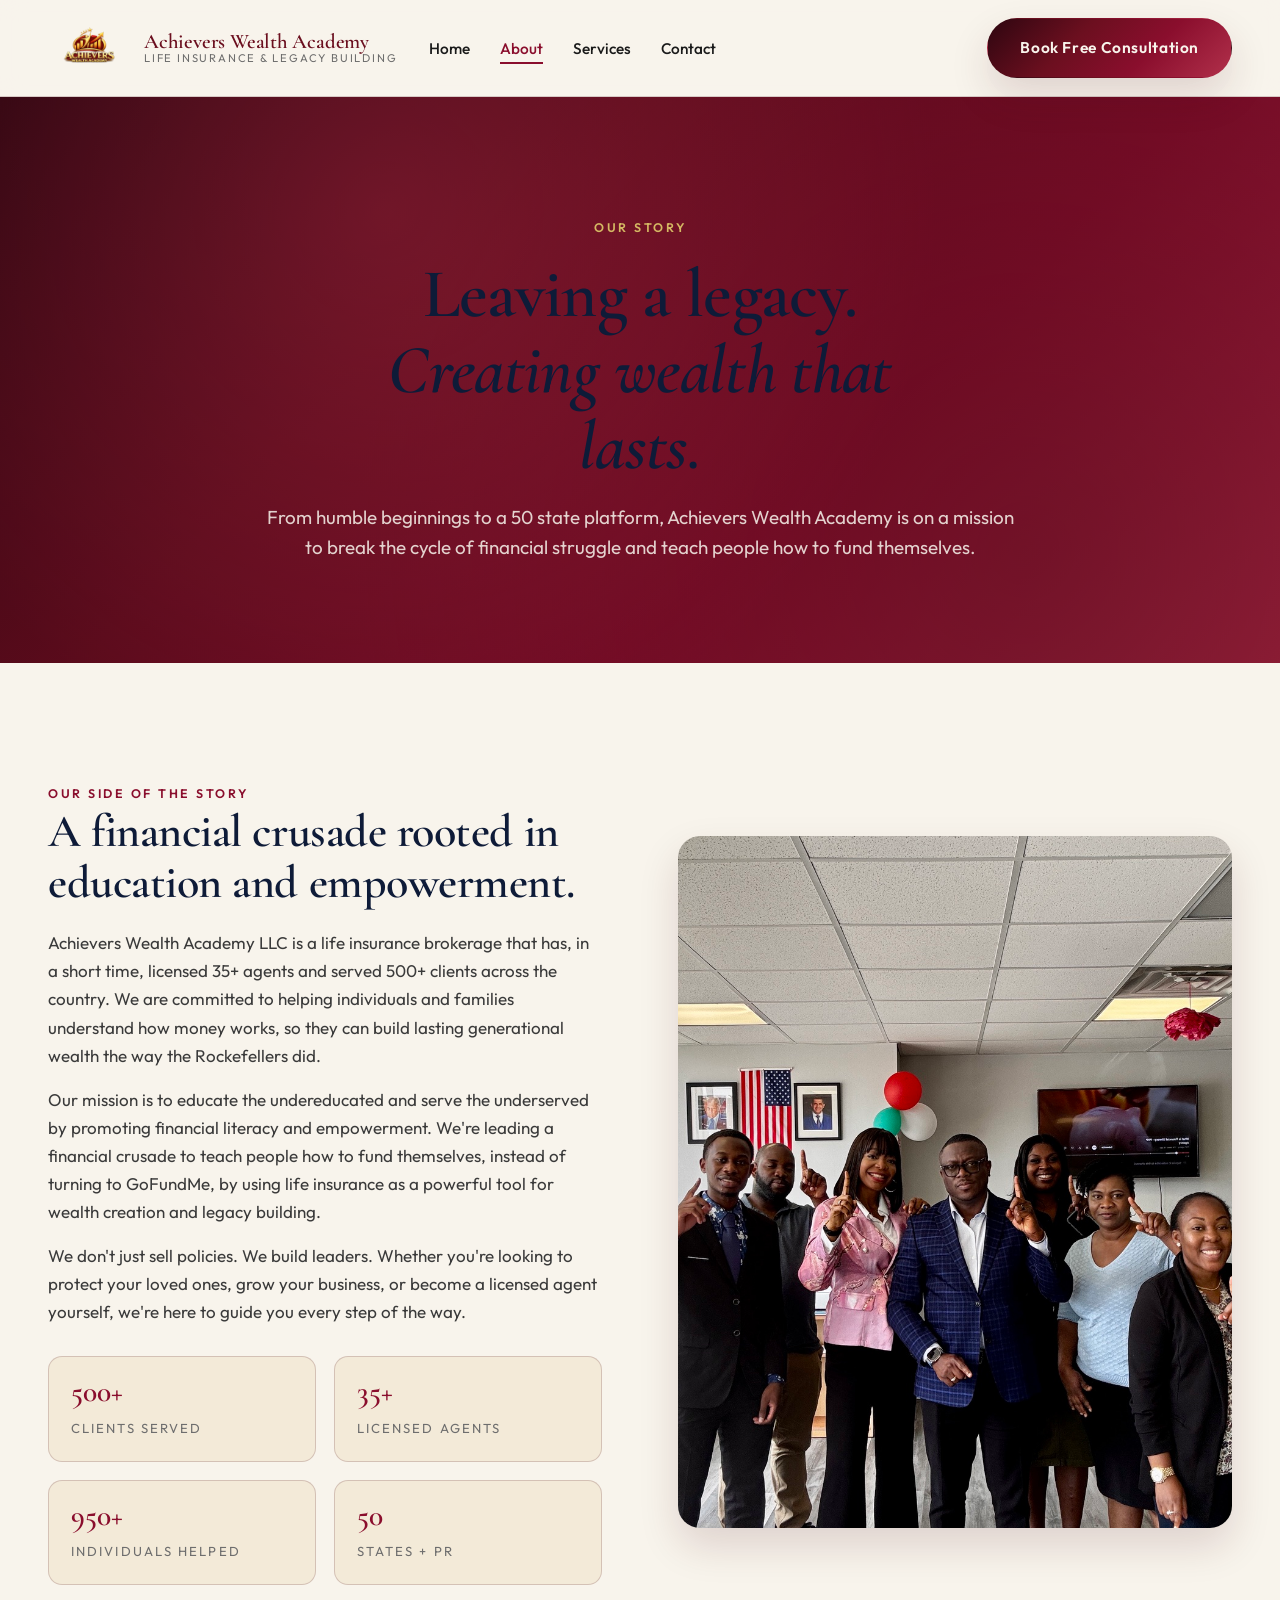
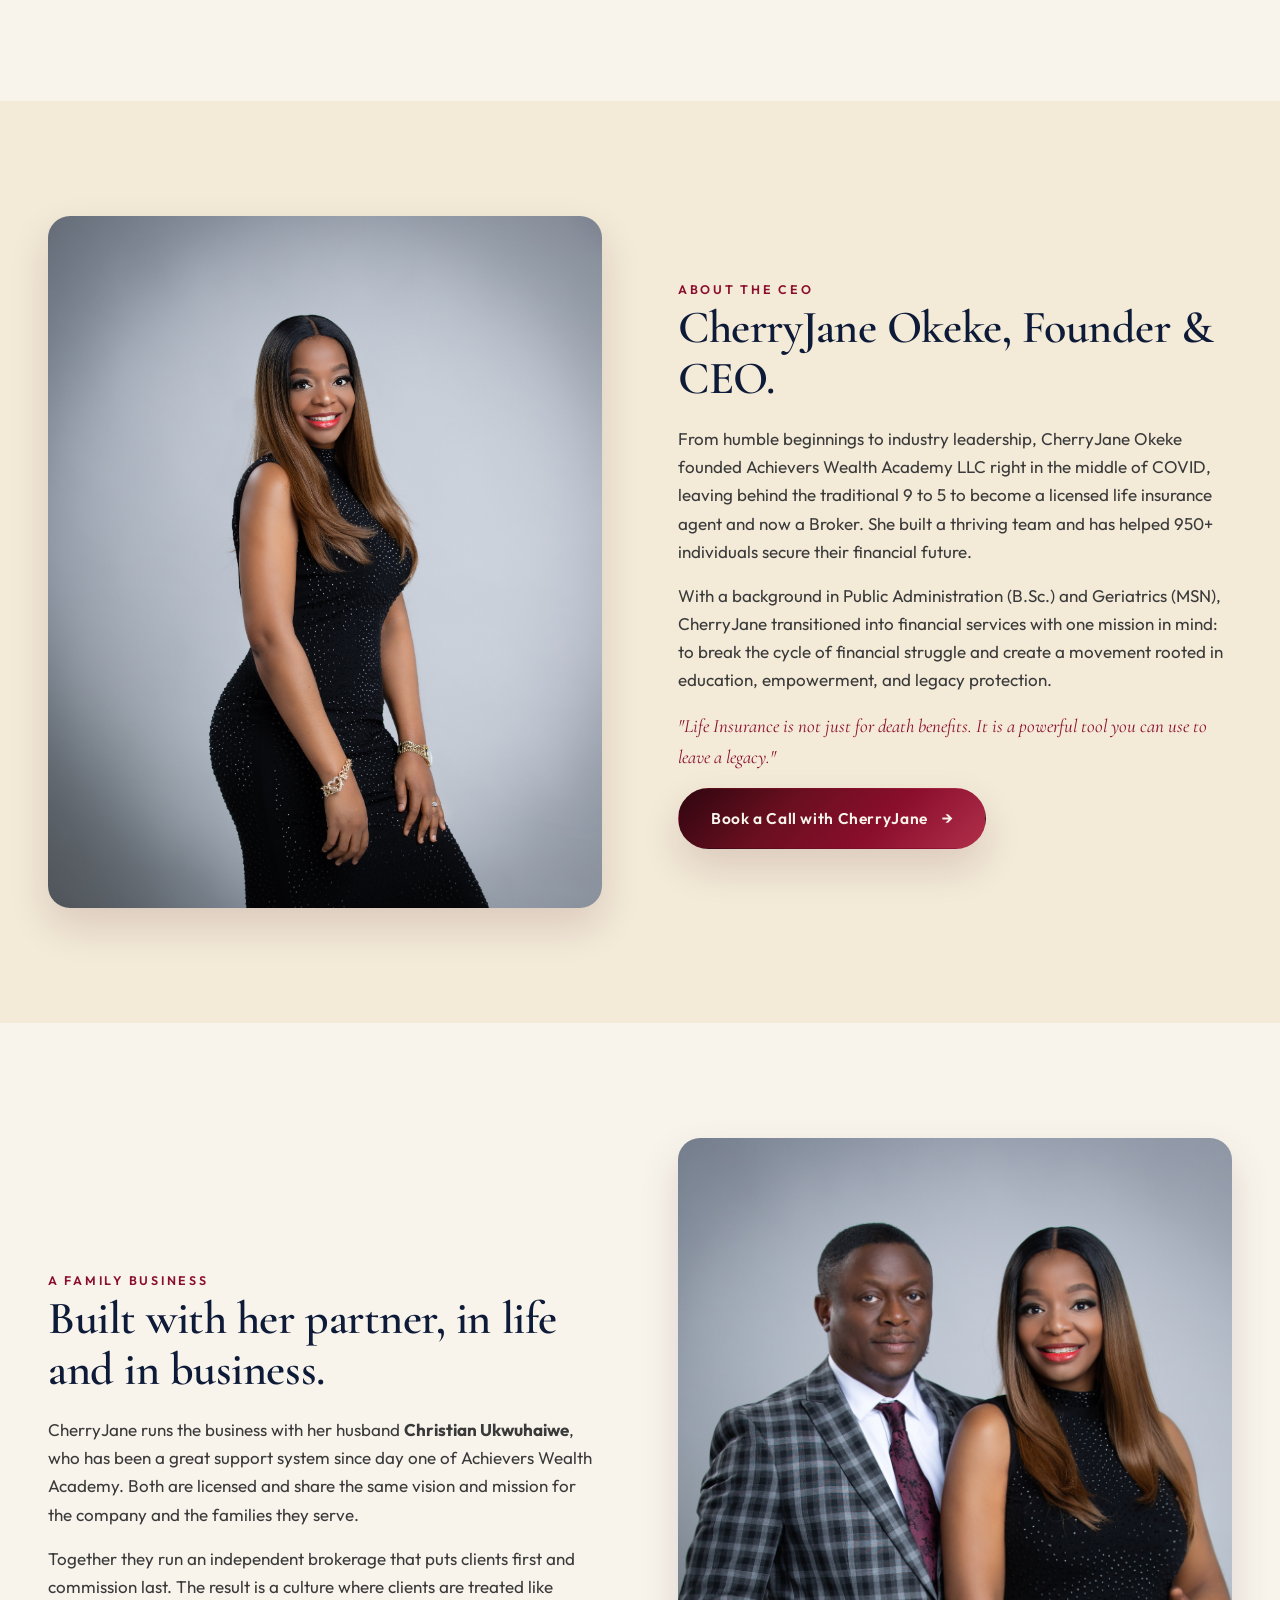
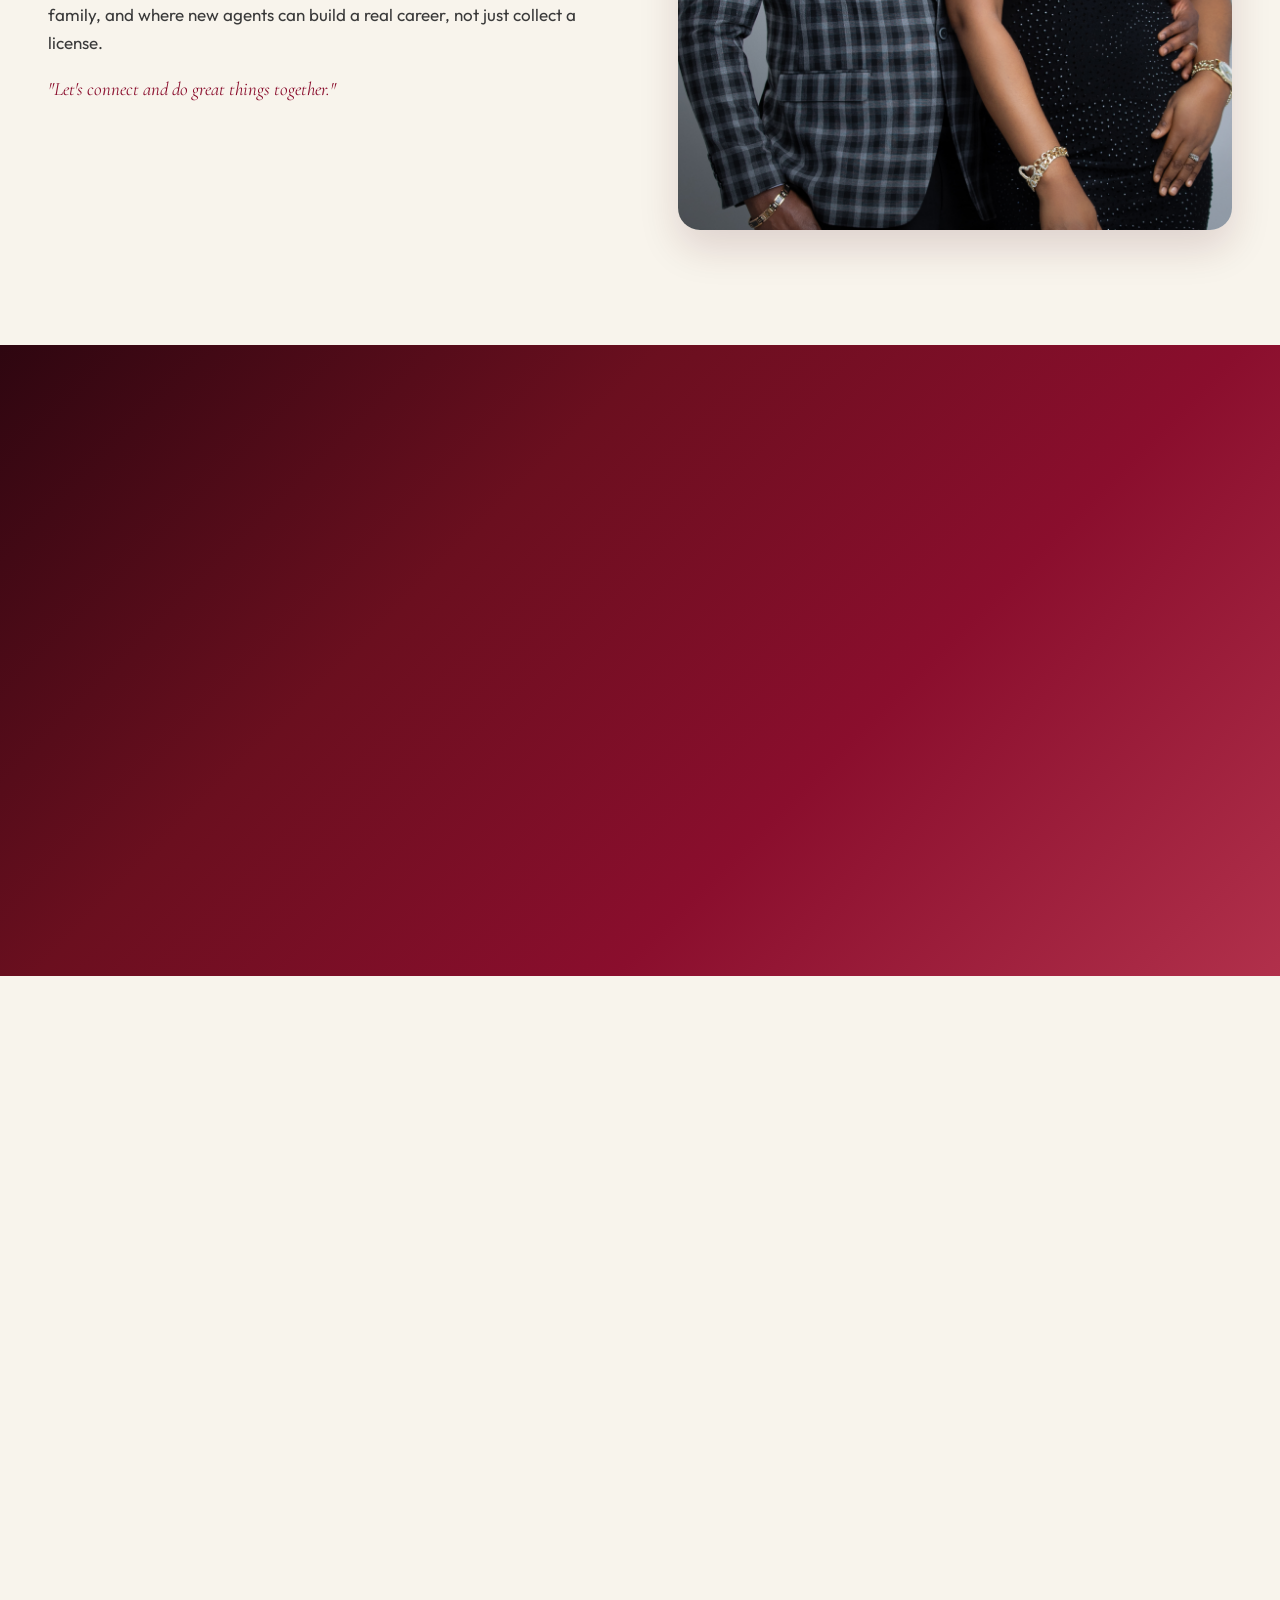
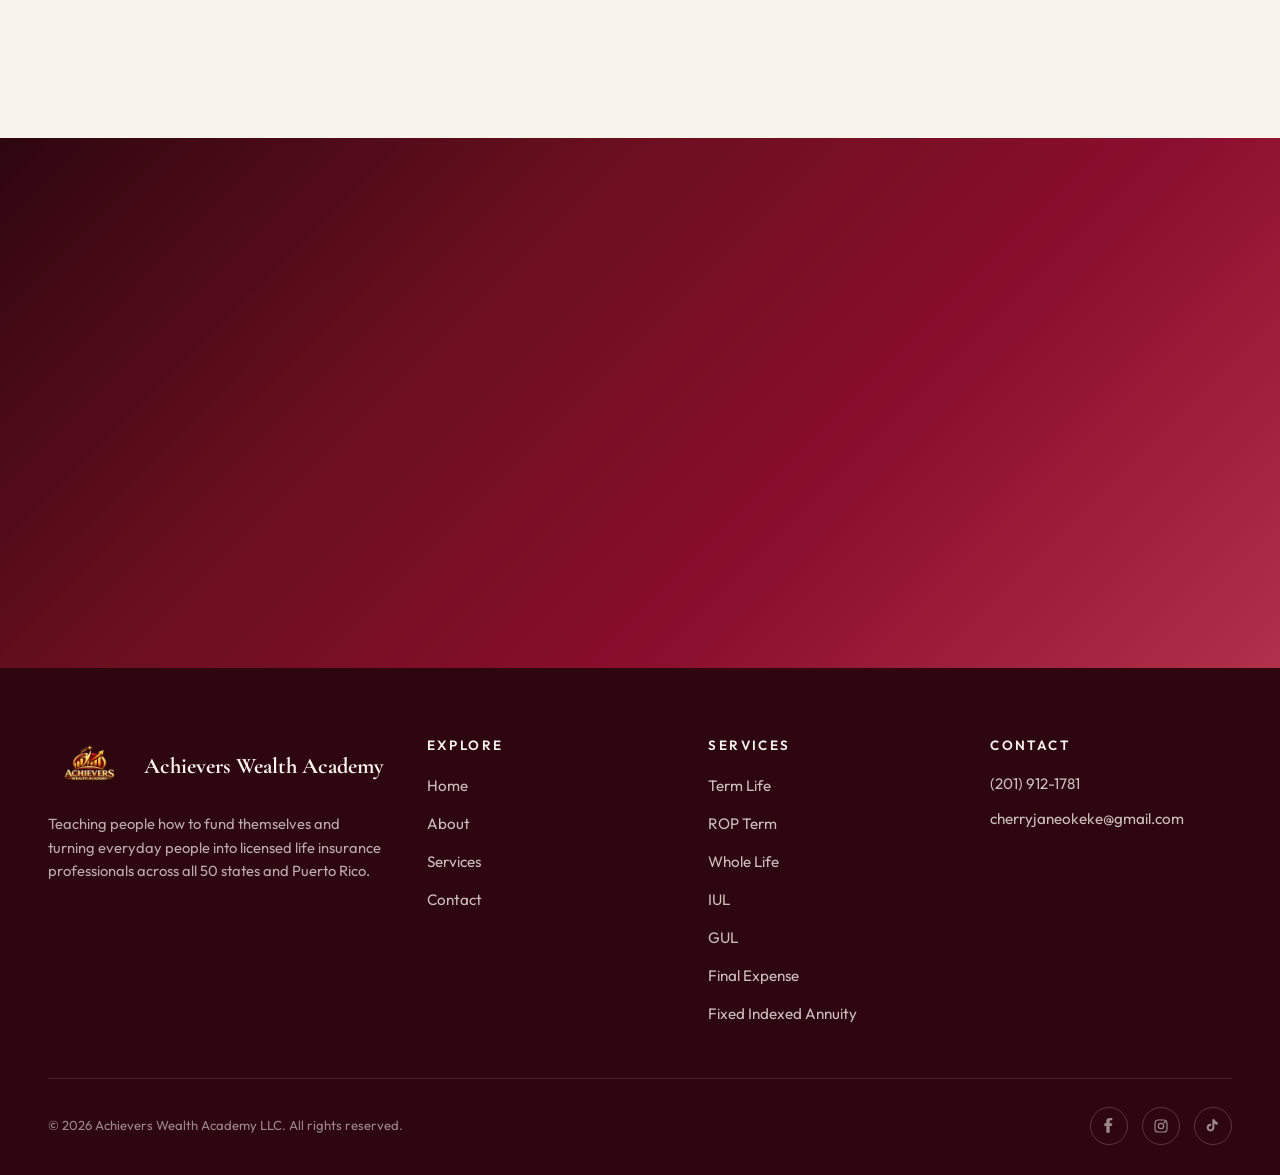
==== commit 958705f1: "Full pass: copy edits, mobile drawer, Calendly embed, new products - Mobile nav: full-screen cream d" ====
--- a/about.html
+++ b/about.html
@@ -35,6 +35,23 @@
       </button>
     </nav>
   </div>
+
+  <div class="nav-drawer" aria-hidden="true">
+    <ul class="nav-links">
+      <li><a href="index.html">Home</a></li>
+      <li><a href="about.html" class="active">About</a></li>
+      <li><a href="services.html">Services</a></li>
+      <li><a href="contact.html">Contact</a></li>
+    </ul>
+    <div class="nav-cta-mobile">
+      <a href="contact.html" class="btn btn-primary">Book Free Consultation</a>
+      <a href="services.html#get-licensed" class="btn btn-outline">Get Licensed</a>
+      <div class="nav-contact-mini">
+        <a href="tel:+12019121781">(201) 912-1781</a><br />
+        <a href="mailto:cherryjaneokeke@gmail.com">cherryjaneokeke@gmail.com</a>
+      </div>
+    </div>
+  </div>
 </header>
 
 <main>
@@ -44,7 +61,7 @@
   <div class="container">
     <span class="eyebrow" data-sr>Our Story</span>
     <h1 data-sr data-sr-d="1">Leaving a legacy. <em>Creating wealth that lasts.</em></h1>
-    <p class="lede" data-sr data-sr-d="2">From humble beginnings to a 50 state platform, Achievers Wealth Academy is on a mission to break the cycle of financial struggle and teach people to fund themselves.</p>
+    <p class="lede" data-sr data-sr-d="2">From humble beginnings to a 50 state platform, Achievers Wealth Academy is on a mission to break the cycle of financial struggle and teach people how to fund themselves.</p>
   </div>
 </section>
 
@@ -111,7 +128,7 @@
         <span class="eyebrow">A Family Business</span>
         <h2>Built with her partner, in life and in business.</h2>
         <p>CherryJane runs the business with her husband <strong>Christian Ukwuhaiwe</strong>, who has been a great support system since day one of Achievers Wealth Academy. Both are licensed and share the same vision and mission for the company and the families they serve.</p>
-        <p>Together they run an independent brokerage that puts clients first, agents second, and competition last. The result is a culture where families are treated like family, and where new agents can build a real career, not just collect a license.</p>
+        <p>Together they run an independent brokerage that puts clients first and commission last. The result is a culture where clients are treated like family, and where new agents can build a real career, not just collect a license.</p>
         <p class="lede"><span class="serif-accent">"Let's connect and do great things together."</span></p>
       </div>
       <div class="story-image" data-sr data-sr-d="2">
@@ -209,7 +226,7 @@
           <img src="images/logo.png" alt="Achievers Wealth Academy logo" />
           <strong>Achievers Wealth Academy</strong>
         </div>
-        <p>Helping families fund themselves and turning everyday people into licensed life insurance professionals across all 50 states and Puerto Rico.</p>
+        <p>Teaching people how to fund themselves and turning everyday people into licensed life insurance professionals across all 50 states and Puerto Rico.</p>
       </div>
       <div>
         <h4>Explore</h4>
@@ -223,11 +240,13 @@
       <div>
         <h4>Services</h4>
         <ul>
-          <li><a href="services.html">Term Life</a></li>
-          <li><a href="services.html">ROP Term</a></li>
-          <li><a href="services.html">IUL</a></li>
-          <li><a href="services.html">Final Expense</a></li>
-          <li><a href="services.html">Fixed Indexed Annuity</a></li>
+          <li><a href="services.html#life-products">Term Life</a></li>
+          <li><a href="services.html#life-products">ROP Term</a></li>
+          <li><a href="services.html#life-products">Whole Life</a></li>
+          <li><a href="services.html#life-products">IUL</a></li>
+          <li><a href="services.html#life-products">GUL</a></li>
+          <li><a href="services.html#life-products">Final Expense</a></li>
+          <li><a href="services.html#retirement-products">Fixed Indexed Annuity</a></li>
         </ul>
       </div>
       <div class="footer-contact">
@@ -241,10 +260,9 @@
     <div class="footer-bottom">
       <span>&copy; <span data-year>2026</span> Achievers Wealth Academy LLC. All rights reserved.</span>
       <ul class="footer-social">
-        <li><a href="#" aria-label="Facebook"><svg viewBox="0 0 24 24" fill="currentColor"><path d="M13 22V12h3l1-4h-4V5.5c0-1.2.4-2 2-2h2V0h-3.5C10 0 8 2 8 4.5V8H5v4h3v10h5Z"/></svg></a></li>
-        <li><a href="#" aria-label="Instagram"><svg viewBox="0 0 24 24" fill="none" stroke="currentColor" stroke-width="1.8"><rect x="3" y="3" width="18" height="18" rx="5"/><circle cx="12" cy="12" r="4"/><circle cx="17.5" cy="6.5" r="0.6" fill="currentColor"/></svg></a></li>
-        <li><a href="#" aria-label="LinkedIn"><svg viewBox="0 0 24 24" fill="currentColor"><path d="M5 4.5A2.5 2.5 0 1 1 5 9.5a2.5 2.5 0 0 1 0-5ZM3 11h4v10H3V11Zm6 0h4v1.5c.7-1.1 2-1.8 3.5-1.8 3 0 4 2 4 5V21h-4v-4.5c0-1.5-.5-2.5-2-2.5s-2 1-2 2.5V21H9V11Z"/></svg></a></li>
-        <li><a href="#" aria-label="YouTube"><svg viewBox="0 0 24 24" fill="currentColor"><path d="M23 7s-.2-1.5-.8-2.2c-.8-.9-1.7-.9-2.1-.9C17 3.5 12 3.5 12 3.5s-5 0-8.1.4c-.4 0-1.3 0-2.1.9C1.2 5.5 1 7 1 7S.8 8.7.8 10.5v1.8c0 1.7.2 3.5.2 3.5s.2 1.5.8 2.2c.8.9 1.9.9 2.4 1 1.7.2 7.8.4 7.8.4s5 0 8.1-.4c.4 0 1.3 0 2.1-.9.6-.7.8-2.2.8-2.2s.2-1.7.2-3.5v-1.8c0-1.7-.2-3.5-.2-3.5ZM9.7 14.4V8.1l5.4 3.2-5.4 3.1Z"/></svg></a></li>
+        <li><a href="https://www.facebook.com/cherryjane.okeke.ukwuhaiwe" target="_blank" rel="noopener" aria-label="Facebook"><svg viewBox="0 0 24 24" fill="currentColor"><path d="M13 22V12h3l1-4h-4V5.5c0-1.2.4-2 2-2h2V0h-3.5C10 0 8 2 8 4.5V8H5v4h3v10h5Z"/></svg></a></li>
+        <li><a href="https://www.instagram.com/cherry_omalicha/" target="_blank" rel="noopener" aria-label="Instagram"><svg viewBox="0 0 24 24" fill="none" stroke="currentColor" stroke-width="1.8"><rect x="3" y="3" width="18" height="18" rx="5"/><circle cx="12" cy="12" r="4"/><circle cx="17.5" cy="6.5" r="0.6" fill="currentColor"/></svg></a></li>
+        <li><a href="https://www.tiktok.com/@cherryjaneokeke" target="_blank" rel="noopener" aria-label="TikTok"><svg viewBox="0 0 24 24" fill="currentColor"><path d="M19.6 6.3a5.3 5.3 0 0 1-3.5-1.3 5.4 5.4 0 0 1-1.6-3H11v12.6a2.7 2.7 0 1 1-2.7-2.7c.3 0 .6 0 .9.1V8.8a6 6 0 0 0-.9-.1 5.7 5.7 0 1 0 5.7 5.7V8.7a8.4 8.4 0 0 0 5 1.6V6.5c0-.1 0-.1-.4-.2Z"/></svg></a></li>
       </ul>
     </div>
   </div>
--- a/css/style.css
+++ b/css/style.css
@@ -428,9 +428,30 @@
 .nav-toggle svg {
   width: 26px;
   height: 26px;
+  transition: transform 0.3s var(--ease);
+}
+
+.nav-mobile-open .nav-toggle svg {
+  transform: rotate(90deg);
 }
 
 @media (max-width: 980px) {
+  .nav {
+    padding: 14px 0;
+  }
+
+  .nav-brand img {
+    height: 44px;
+  }
+
+  .nav-brand-text strong {
+    font-size: 1.05rem;
+  }
+
+  .nav-brand-text span {
+    display: none;
+  }
+
   .nav-links,
   .nav-cta {
     display: none;
@@ -440,23 +461,104 @@
     display: inline-flex;
   }
 
+  .nav-mobile-open .nav-drawer {
+    position: fixed;
+    inset: 0;
+    background: var(--cream);
+    display: flex;
+    flex-direction: column;
+    justify-content: space-between;
+    padding: 100px 28px 36px;
+    z-index: 90;
+    animation: drawer-in 0.32s var(--ease);
+  }
+
   .nav-mobile-open .nav-links {
     display: flex;
-    position: absolute;
-    inset: 100% 0 auto 0;
     flex-direction: column;
-    background: var(--cream);
-    padding: 24px 28px 32px;
-    gap: 18px;
-    border-bottom: 1px solid var(--line-warm);
-    box-shadow: var(--shadow-md);
-  }
-
-  .nav-mobile-open .nav-cta {
-    display: inline-flex;
-    margin-left: 0;
-    margin-top: 6px;
-  }
+    align-items: center;
+    gap: 22px;
+    list-style: none;
+    flex: 1;
+    justify-content: center;
+    padding: 0;
+  }
+
+  .nav-mobile-open .nav-links a {
+    font-family: var(--font-display);
+    font-size: 2rem;
+    color: var(--burgundy-700);
+    font-weight: 500;
+    letter-spacing: -0.01em;
+    padding: 6px 12px;
+    animation: drawer-item 0.4s var(--ease) backwards;
+  }
+
+  .nav-mobile-open .nav-links li:nth-child(1) a { animation-delay: 0.08s; }
+  .nav-mobile-open .nav-links li:nth-child(2) a { animation-delay: 0.14s; }
+  .nav-mobile-open .nav-links li:nth-child(3) a { animation-delay: 0.20s; }
+  .nav-mobile-open .nav-links li:nth-child(4) a { animation-delay: 0.26s; }
+
+  .nav-mobile-open .nav-links a::after {
+    display: none;
+  }
+
+  .nav-mobile-open .nav-links a.active {
+    color: var(--burgundy-500);
+    border-bottom: 1.5px solid var(--burgundy-500);
+  }
+
+  .nav-mobile-open .nav-cta-mobile {
+    display: flex;
+    flex-direction: column;
+    gap: 12px;
+    width: 100%;
+    margin-top: 24px;
+    animation: drawer-item 0.4s var(--ease) 0.32s backwards;
+  }
+
+  .nav-mobile-open .nav-cta-mobile .btn {
+    width: 100%;
+    padding: 18px;
+  }
+
+  .nav-mobile-open .nav-contact-mini {
+    text-align: center;
+    margin-top: 22px;
+    font-size: 0.88rem;
+    color: var(--muted);
+    line-height: 1.7;
+    animation: drawer-item 0.4s var(--ease) 0.38s backwards;
+  }
+
+  .nav-mobile-open .nav-contact-mini a {
+    color: var(--burgundy-500);
+    font-weight: 600;
+  }
+
+  .nav-mobile-open .nav-contact-mini a:hover {
+    color: var(--burgundy-700);
+  }
+
+  body.nav-locked {
+    overflow: hidden;
+  }
+}
+
+.nav-drawer,
+.nav-cta-mobile,
+.nav-contact-mini {
+  display: none;
+}
+
+@keyframes drawer-in {
+  from { opacity: 0; }
+  to   { opacity: 1; }
+}
+
+@keyframes drawer-item {
+  from { opacity: 0; transform: translateY(12px); }
+  to   { opacity: 1; transform: none; }
 }
 
 /* hero */
@@ -644,6 +746,43 @@
   }
 }
 
+@media (max-width: 560px) {
+  .hero {
+    padding: 60px 0 56px;
+  }
+
+  .hero-cta {
+    flex-direction: column;
+    align-items: stretch;
+    width: 100%;
+  }
+
+  .hero-cta .btn {
+    width: 100%;
+    padding: 16px 22px;
+  }
+
+  .hero-meta {
+    gap: 22px;
+    margin-top: 36px;
+  }
+
+  .hero-meta-item strong {
+    font-size: 1.6rem;
+  }
+
+  .hero-badge {
+    bottom: 14px;
+    left: 14px;
+    right: 14px;
+    max-width: none;
+  }
+
+  .hero-page h1 {
+    font-size: clamp(2.2rem, 8vw, 3.2rem);
+  }
+}
+
 /* trust strip / carrier marquee */
 .trust-strip {
   background: var(--cream);
@@ -1029,9 +1168,40 @@
   }
 }
 
-@media (max-width: 520px) {
+@media (max-width: 560px) {
   .steps {
     grid-template-columns: 1fr;
+    position: relative;
+    padding-left: 28px;
+  }
+
+  .steps::before {
+    content: "";
+    position: absolute;
+    left: 14px;
+    top: 12px;
+    bottom: 12px;
+    width: 2px;
+    background: linear-gradient(180deg, var(--burgundy-300), var(--burgundy-500));
+    opacity: 0.4;
+  }
+
+  .step {
+    position: relative;
+  }
+
+  .step::before {
+    left: -22px;
+    top: 20px;
+    background: var(--burgundy-500);
+    color: var(--cream);
+    border-radius: 50%;
+    width: 30px;
+    height: 30px;
+    display: grid;
+    place-items: center;
+    padding: 0;
+    font-size: 0.9rem;
   }
 }
 
@@ -1575,9 +1745,63 @@
 /* contact page */
 .contact-grid {
   display: grid;
-  grid-template-columns: 1.15fr 1fr;
-  gap: clamp(36px, 5vw, 64px);
+  grid-template-columns: 1fr 1fr;
+  gap: clamp(36px, 5vw, 56px);
   align-items: start;
+}
+
+.contact-col-heading {
+  margin: 0 0 10px;
+  font-family: var(--font-display);
+  font-size: clamp(1.6rem, 2.4vw, 2.1rem);
+  font-weight: 600;
+  line-height: 1.15;
+  color: var(--navy);
+}
+
+.contact-col-sub {
+  font-size: 0.97rem;
+  color: var(--muted);
+  margin-bottom: 22px;
+}
+
+.calendly-wrap {
+  background: var(--cream);
+  border: 1px solid var(--line-warm);
+  border-radius: var(--radius-lg);
+  padding: clamp(20px, 3vw, 30px);
+  box-shadow: var(--shadow-sm);
+}
+
+.calendly-inline-widget {
+  min-width: 100%;
+  height: 700px;
+  width: 100%;
+}
+
+.contact-info-row {
+  display: grid;
+  grid-template-columns: repeat(4, 1fr);
+  gap: 18px;
+  margin-top: clamp(40px, 5vw, 64px);
+}
+
+.contact-info-row .contact-card {
+  flex-direction: column;
+  align-items: flex-start;
+  gap: 14px;
+}
+
+@media (max-width: 980px) {
+  .contact-info-row {
+    grid-template-columns: repeat(2, 1fr);
+  }
+}
+
+@media (max-width: 540px) {
+  .contact-info-row {
+    grid-template-columns: 1fr;
+  }
 }
 
 .form {
@@ -1780,11 +2004,25 @@
   height: 16px;
 }
 
-@media (max-width: 880px) {
+@media (max-width: 980px) {
   .contact-grid {
     grid-template-columns: 1fr;
   }
 
+  .calendly-col {
+    order: 1;
+  }
+
+  .form-col {
+    order: 2;
+  }
+
+  .calendly-inline-widget {
+    height: 620px;
+  }
+}
+
+@media (max-width: 880px) {
   .form-row {
     grid-template-columns: 1fr;
   }
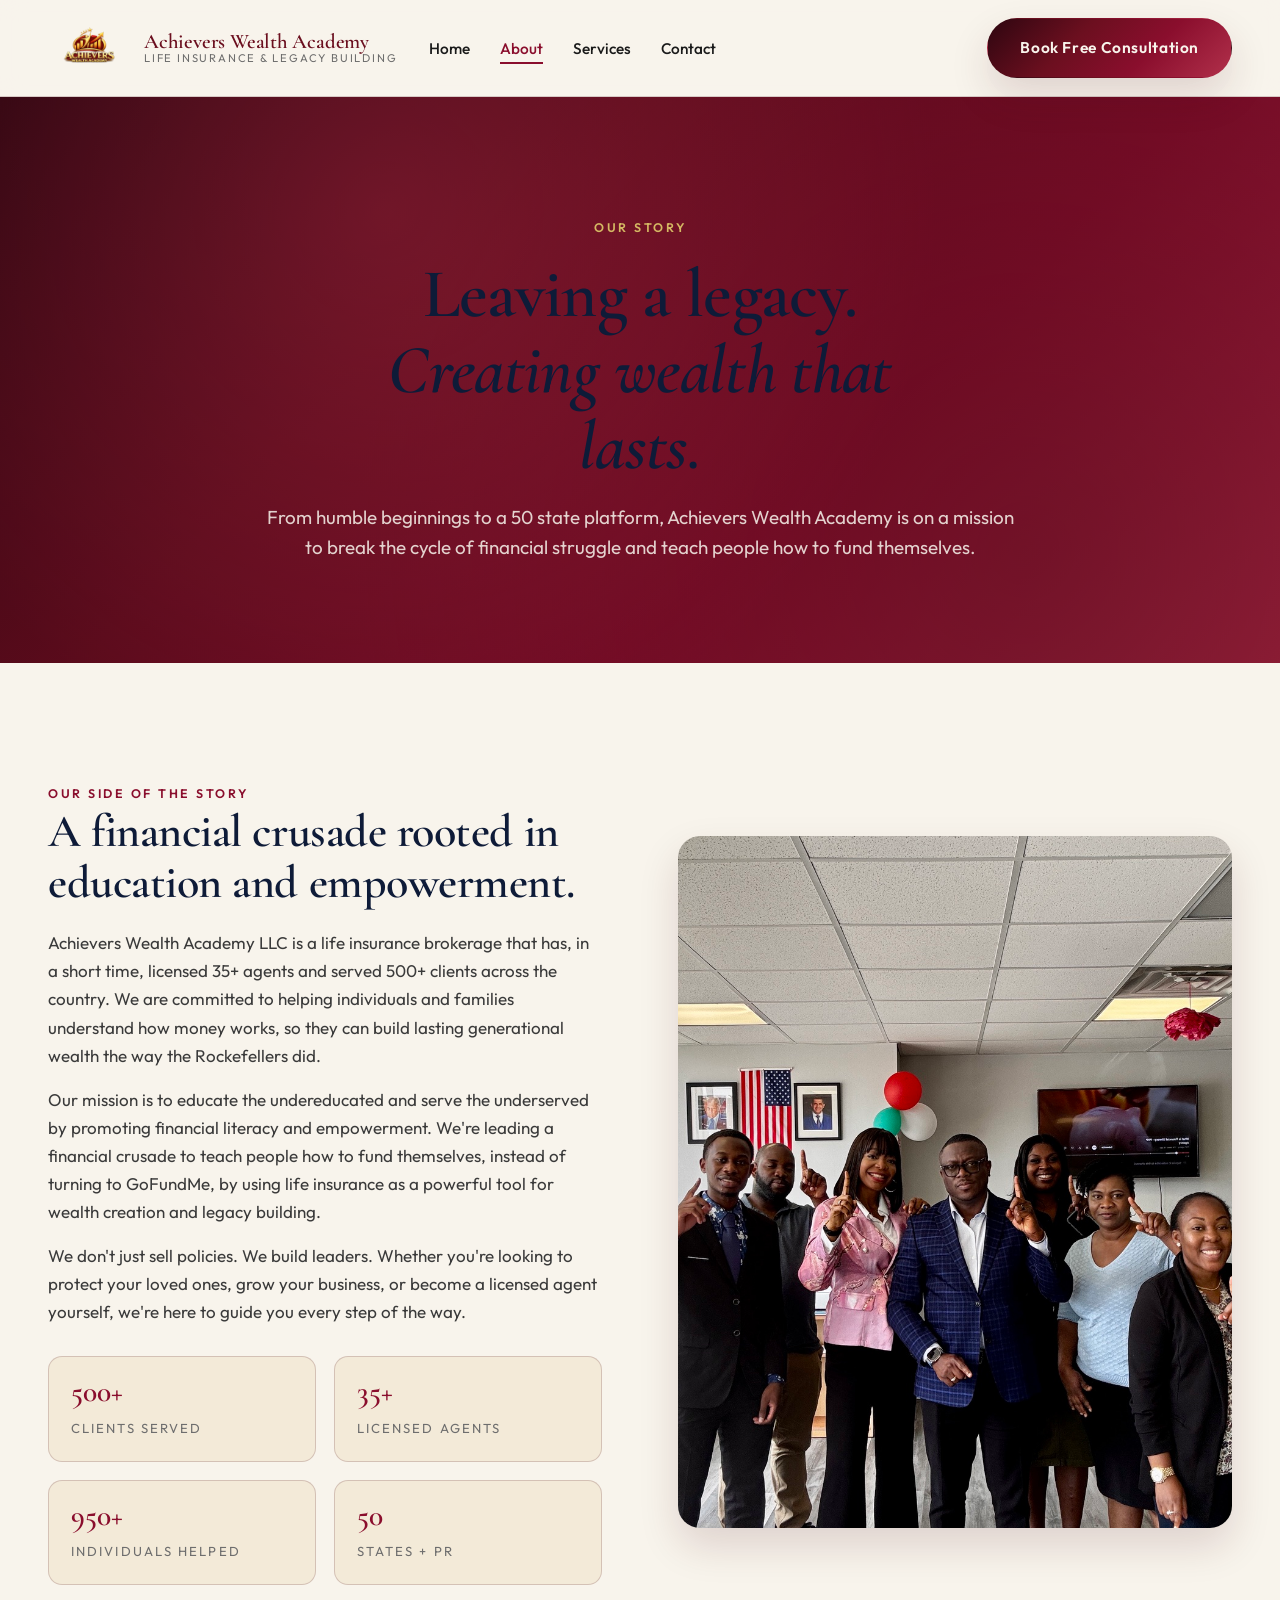
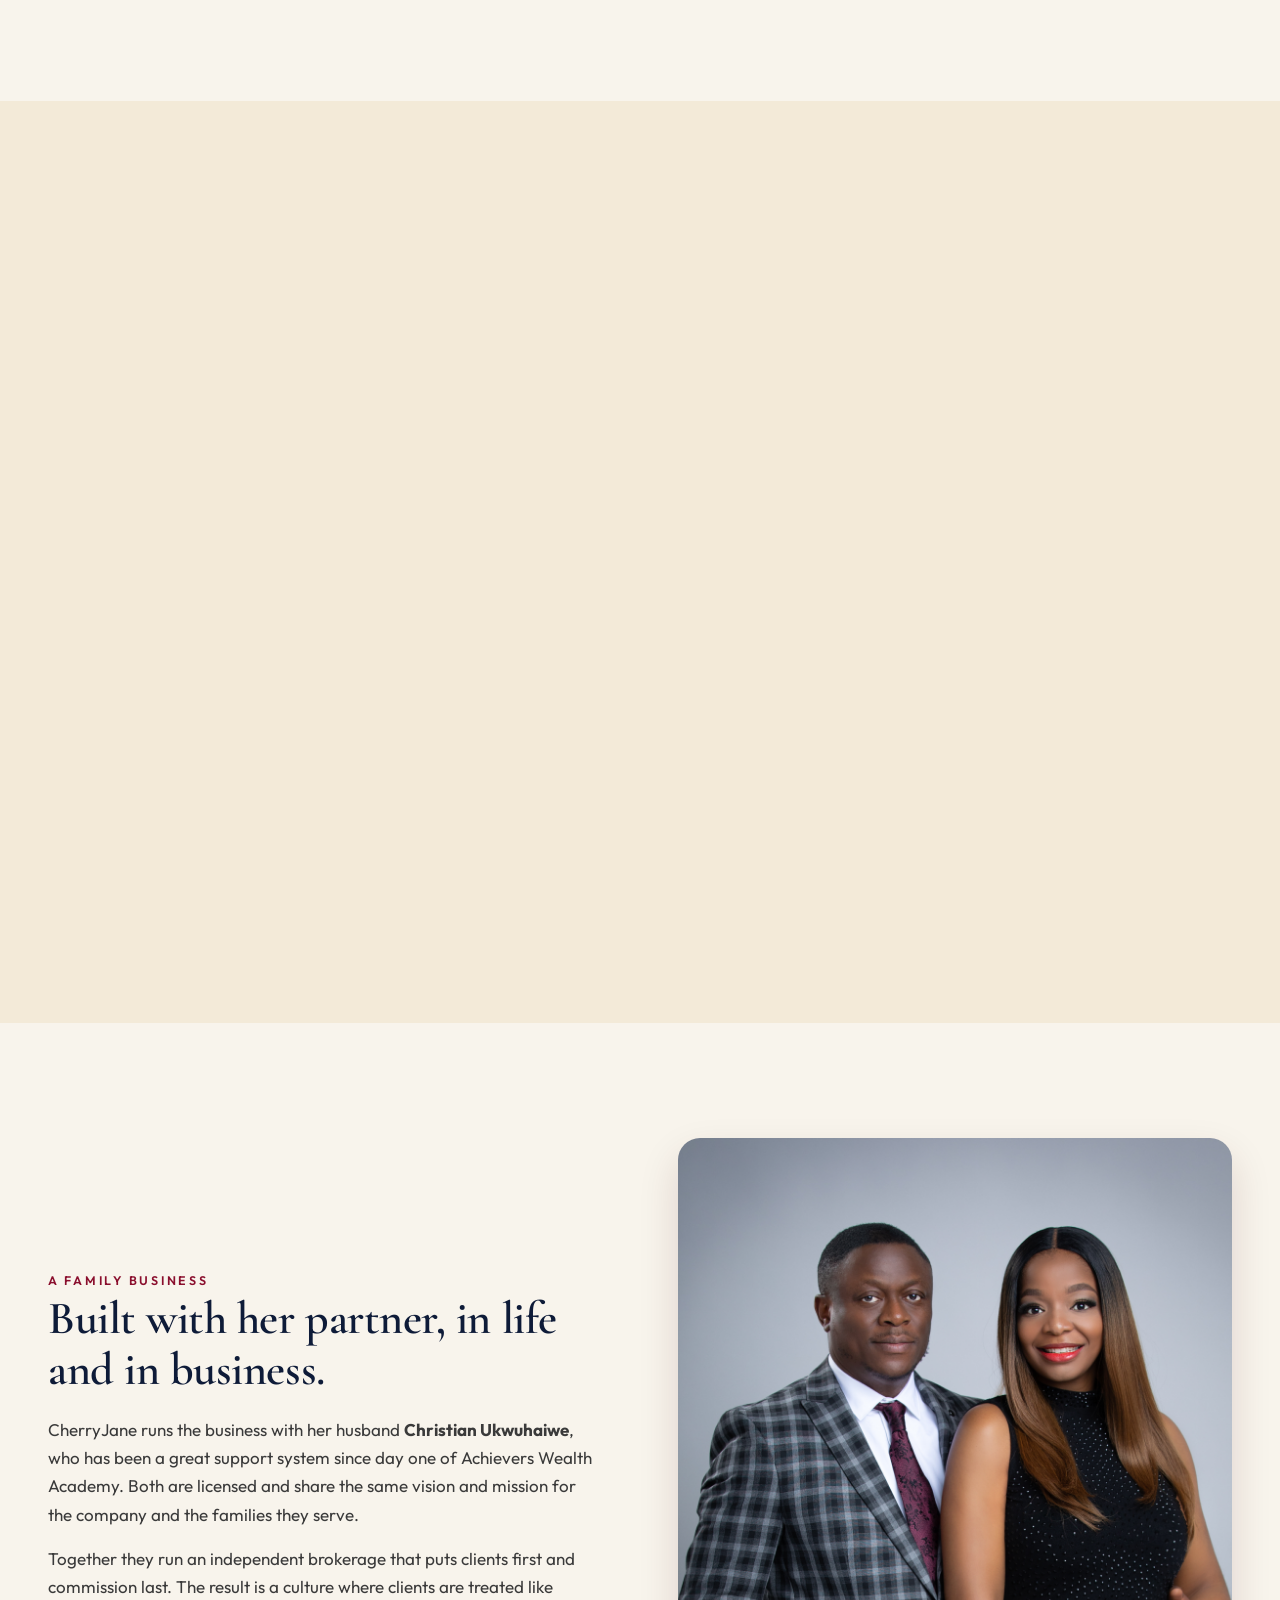
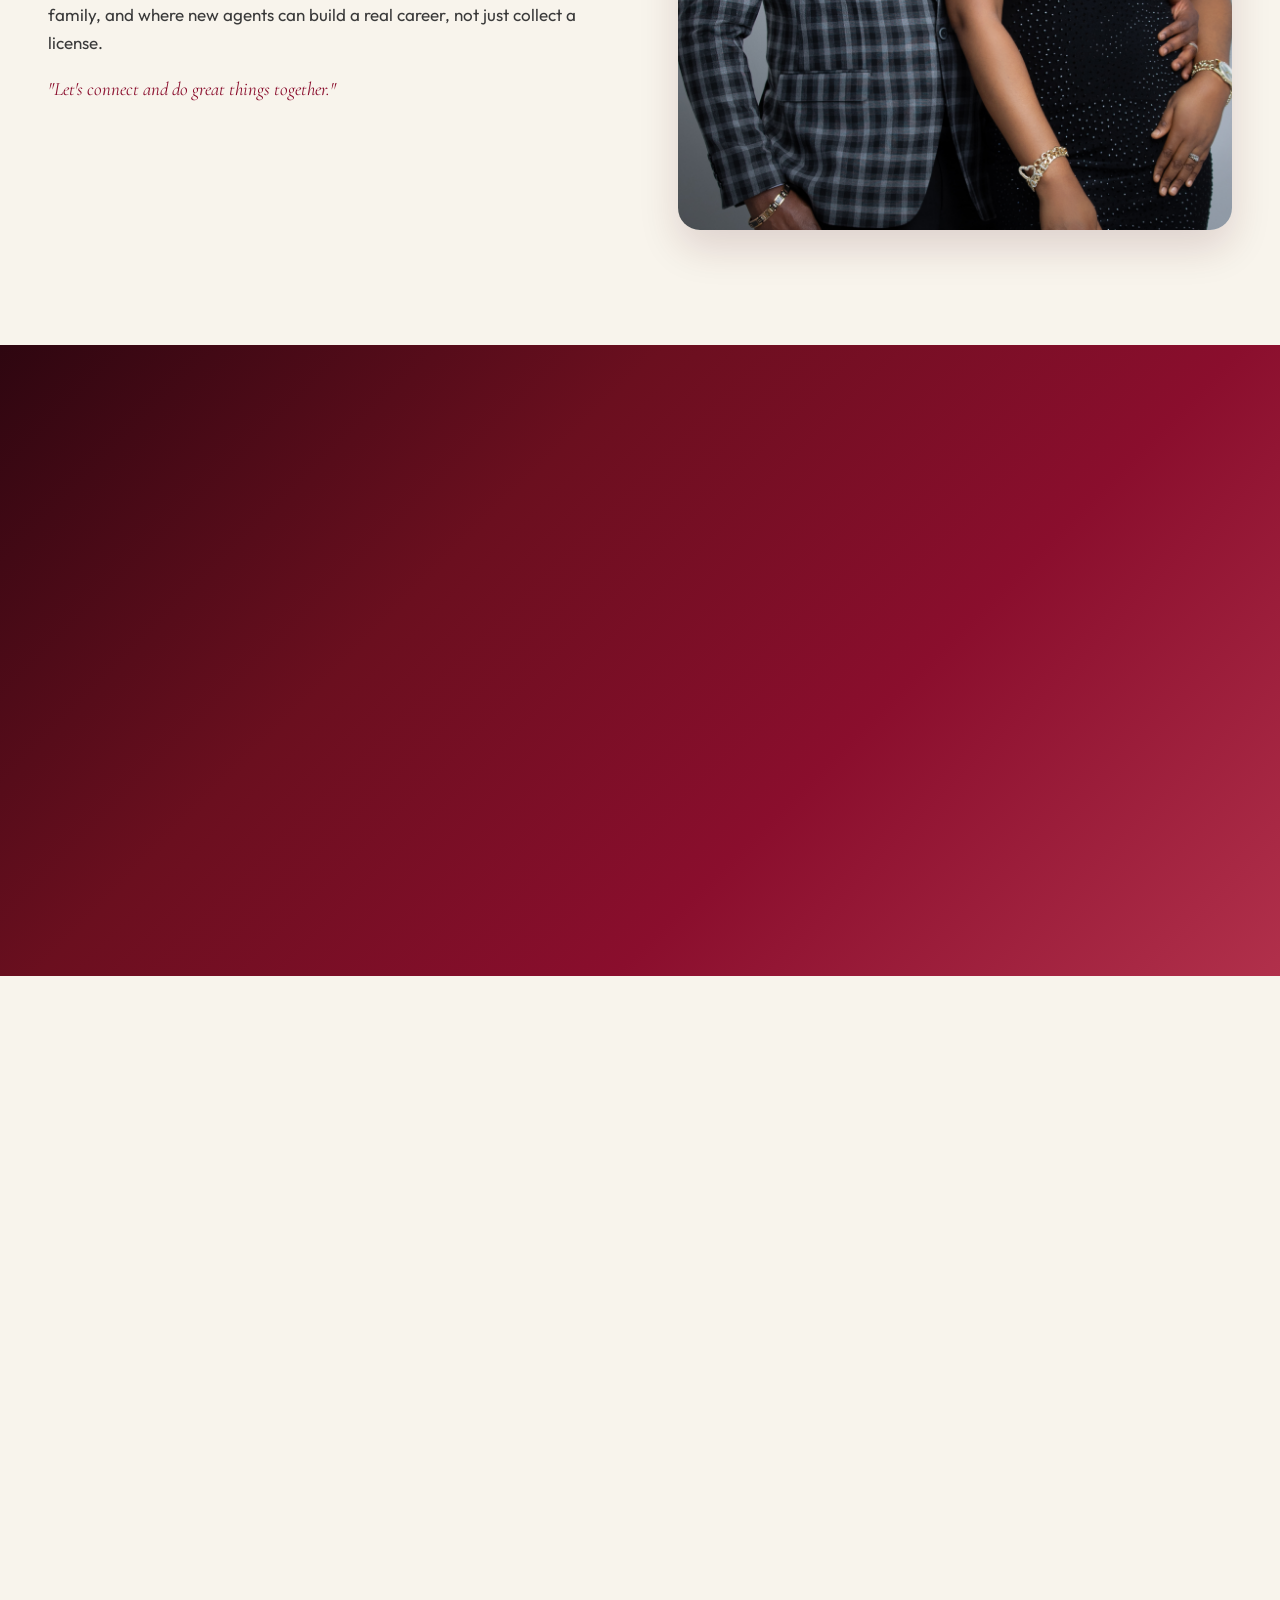
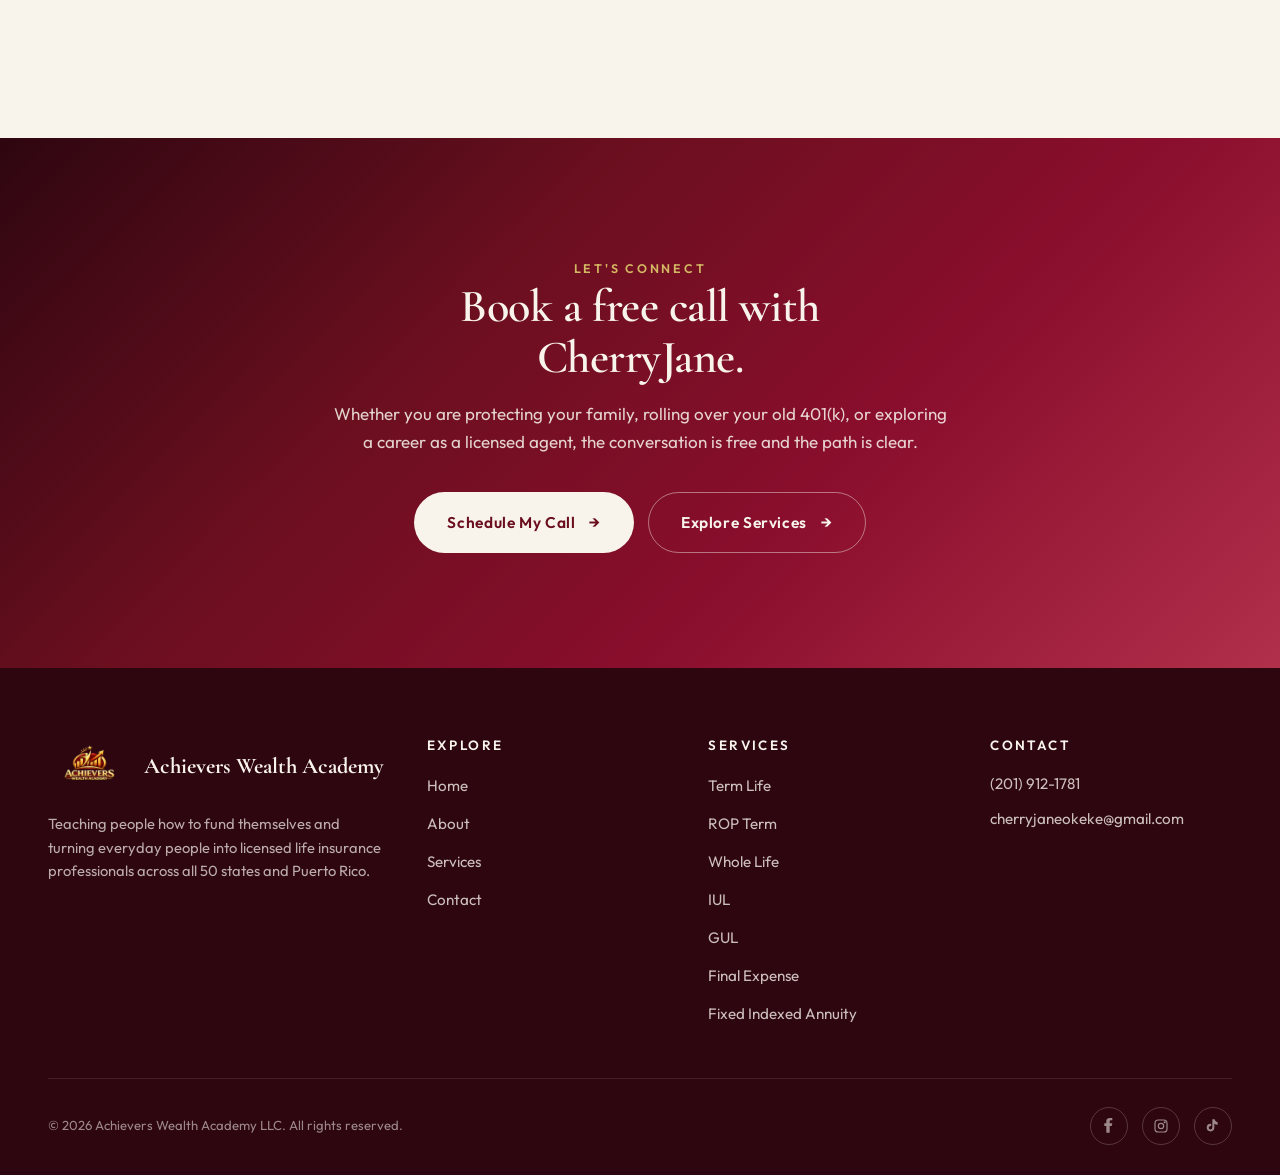
==== commit 7d275b8f: "Morph mobile burger into an X when open Replace the static SVG hamburger with three animated bars on" ====
--- a/about.html
+++ b/about.html
@@ -31,7 +31,9 @@
       </ul>
       <a href="contact.html" class="btn btn-primary nav-cta">Book Free Consultation</a>
       <button class="nav-toggle" type="button" aria-label="Toggle menu" aria-expanded="false">
-        <svg viewBox="0 0 24 24" fill="none" stroke="currentColor" stroke-width="2"><path d="M4 7h16M4 12h16M4 17h16"/></svg>
+        <span class="nav-toggle-bar"></span>
+        <span class="nav-toggle-bar"></span>
+        <span class="nav-toggle-bar"></span>
       </button>
     </nav>
   </div>
--- a/css/style.css
+++ b/css/style.css
@@ -416,23 +416,42 @@
 
 .nav-toggle {
   display: none;
-  width: 42px;
-  height: 42px;
+  width: 44px;
+  height: 44px;
   border-radius: var(--radius-sm);
-  align-items: center;
-  justify-content: center;
   background: transparent;
-  color: var(--burgundy-700);
-}
-
-.nav-toggle svg {
-  width: 26px;
-  height: 26px;
-  transition: transform 0.3s var(--ease);
-}
-
-.nav-mobile-open .nav-toggle svg {
-  transform: rotate(90deg);
+  border: none;
+  cursor: pointer;
+  padding: 0;
+  position: relative;
+}
+
+.nav-toggle-bar {
+  position: absolute;
+  left: 10px;
+  right: 10px;
+  height: 2px;
+  background: var(--burgundy-700);
+  border-radius: 2px;
+  transition: transform 0.28s var(--ease), opacity 0.18s var(--ease), top 0.28s var(--ease);
+}
+
+.nav-toggle-bar:nth-child(1) { top: 14px; }
+.nav-toggle-bar:nth-child(2) { top: 21px; }
+.nav-toggle-bar:nth-child(3) { top: 28px; }
+
+.nav-mobile-open .nav-toggle-bar:nth-child(1) {
+  top: 21px;
+  transform: rotate(45deg);
+}
+
+.nav-mobile-open .nav-toggle-bar:nth-child(2) {
+  opacity: 0;
+}
+
+.nav-mobile-open .nav-toggle-bar:nth-child(3) {
+  top: 21px;
+  transform: rotate(-45deg);
 }
 
 @media (max-width: 980px) {
@@ -459,6 +478,8 @@
 
   .nav-toggle {
     display: inline-flex;
+    position: relative;
+    z-index: 95;
   }
 
   .nav-mobile-open .nav-drawer {
@@ -473,7 +494,7 @@
     animation: drawer-in 0.32s var(--ease);
   }
 
-  .nav-mobile-open .nav-links {
+  .nav-mobile-open .nav-drawer .nav-links {
     display: flex;
     flex-direction: column;
     align-items: center;
@@ -484,7 +505,7 @@
     padding: 0;
   }
 
-  .nav-mobile-open .nav-links a {
+  .nav-mobile-open .nav-drawer .nav-links a {
     font-family: var(--font-display);
     font-size: 2rem;
     color: var(--burgundy-700);
@@ -494,16 +515,16 @@
     animation: drawer-item 0.4s var(--ease) backwards;
   }
 
-  .nav-mobile-open .nav-links li:nth-child(1) a { animation-delay: 0.08s; }
-  .nav-mobile-open .nav-links li:nth-child(2) a { animation-delay: 0.14s; }
-  .nav-mobile-open .nav-links li:nth-child(3) a { animation-delay: 0.20s; }
-  .nav-mobile-open .nav-links li:nth-child(4) a { animation-delay: 0.26s; }
-
-  .nav-mobile-open .nav-links a::after {
+  .nav-mobile-open .nav-drawer .nav-links li:nth-child(1) a { animation-delay: 0.08s; }
+  .nav-mobile-open .nav-drawer .nav-links li:nth-child(2) a { animation-delay: 0.14s; }
+  .nav-mobile-open .nav-drawer .nav-links li:nth-child(3) a { animation-delay: 0.20s; }
+  .nav-mobile-open .nav-drawer .nav-links li:nth-child(4) a { animation-delay: 0.26s; }
+
+  .nav-mobile-open .nav-drawer .nav-links a::after {
     display: none;
   }
 
-  .nav-mobile-open .nav-links a.active {
+  .nav-mobile-open .nav-drawer .nav-links a.active {
     color: var(--burgundy-500);
     border-bottom: 1.5px solid var(--burgundy-500);
   }
@@ -947,11 +968,11 @@
 }
 
 .split.reverse .split-text {
+  order: 1;
+}
+
+.split.reverse .split-image {
   order: 2;
-}
-
-.split.reverse .split-image {
-  order: 1;
 }
 
 .split-image {
@@ -1281,6 +1302,7 @@
   width: 100%;
   height: 100%;
   object-fit: cover;
+  display: block;
 }
 
 .why-image::before {
@@ -1288,7 +1310,116 @@
   position: absolute;
   inset: 0;
   background: linear-gradient(180deg, transparent 55%, rgba(46, 6, 16, 0.35));
+  z-index: 2;
+  pointer-events: none;
+}
+
+.carousel-track {
+  position: absolute;
+  inset: 0;
   z-index: 1;
+}
+
+.carousel-slide {
+  position: absolute;
+  inset: 0;
+  opacity: 0;
+  transition: opacity 900ms ease;
+  will-change: opacity;
+}
+
+.carousel-slide.is-active {
+  opacity: 1;
+}
+
+.carousel-arrow {
+  position: absolute;
+  top: 50%;
+  transform: translateY(-50%);
+  width: 44px;
+  height: 44px;
+  border-radius: 50%;
+  border: 0;
+  background: rgba(255, 255, 255, 0.82);
+  color: var(--burgundy-700, #6b0f1f);
+  display: grid;
+  place-items: center;
+  cursor: pointer;
+  z-index: 3;
+  box-shadow: 0 6px 18px rgba(46, 6, 16, 0.25);
+  transition: background 200ms ease, transform 200ms ease, opacity 200ms ease;
+  opacity: 0;
+}
+
+.why-image:hover .carousel-arrow,
+.why-image:focus-within .carousel-arrow {
+  opacity: 1;
+}
+
+.carousel-arrow:hover {
+  background: #fff;
+  transform: translateY(-50%) scale(1.06);
+}
+
+.carousel-arrow:focus-visible {
+  outline: 2px solid var(--burgundy-500, #8a0e2d);
+  outline-offset: 2px;
+  opacity: 1;
+}
+
+.carousel-arrow svg {
+  width: 20px;
+  height: 20px;
+}
+
+.carousel-prev { left: 14px; }
+.carousel-next { right: 14px; }
+
+.carousel-dots {
+  position: absolute;
+  left: 0;
+  right: 0;
+  bottom: 14px;
+  display: flex;
+  justify-content: center;
+  gap: 8px;
+  z-index: 3;
+}
+
+.carousel-dot {
+  width: 8px;
+  height: 8px;
+  padding: 0;
+  border-radius: 50%;
+  border: 0;
+  background: rgba(255, 255, 255, 0.55);
+  cursor: pointer;
+  transition: width 250ms ease, background 250ms ease;
+}
+
+.carousel-dot.is-active {
+  width: 24px;
+  border-radius: 4px;
+  background: #fff;
+}
+
+.carousel-dot:focus-visible {
+  outline: 2px solid #fff;
+  outline-offset: 2px;
+}
+
+@media (max-width: 600px) {
+  .carousel-arrow {
+    opacity: 1;
+    width: 38px;
+    height: 38px;
+  }
+}
+
+@media (prefers-reduced-motion: reduce) {
+  .carousel-slide {
+    transition: none;
+  }
 }
 
 .why-list {
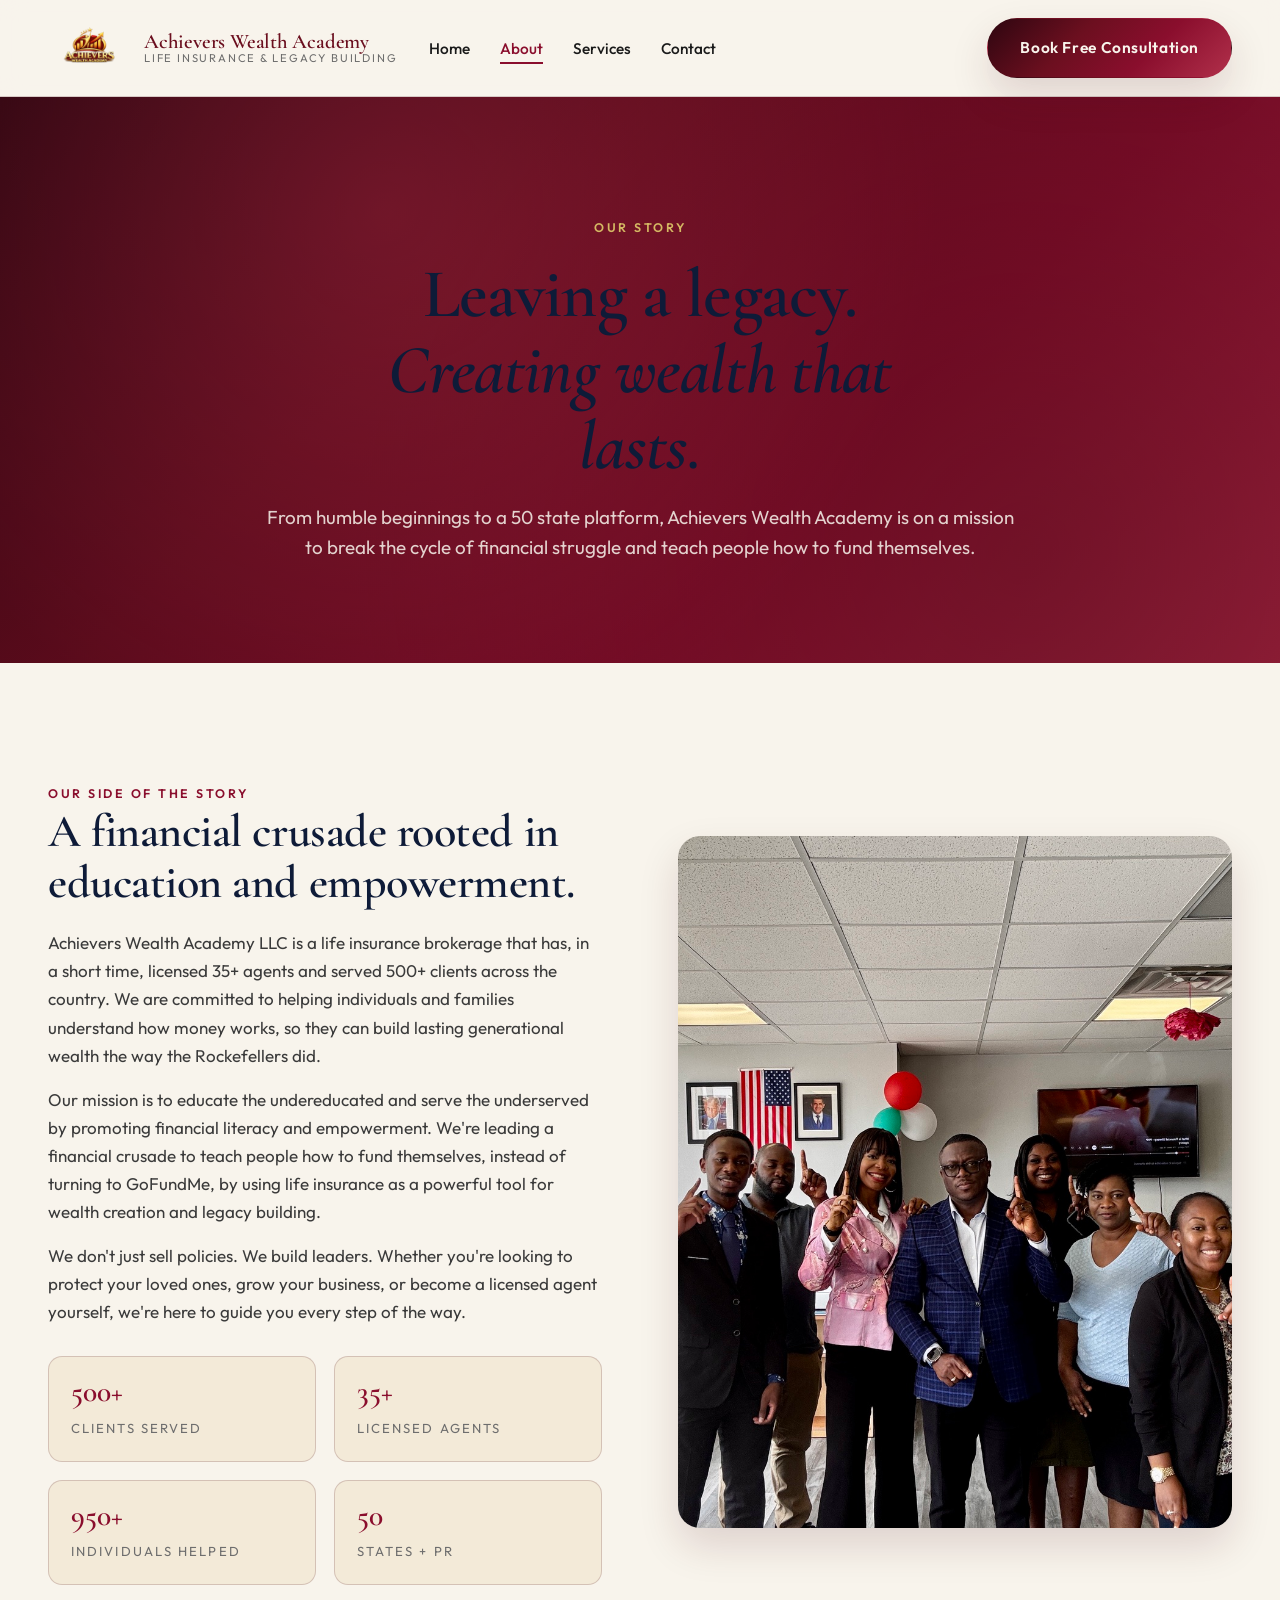
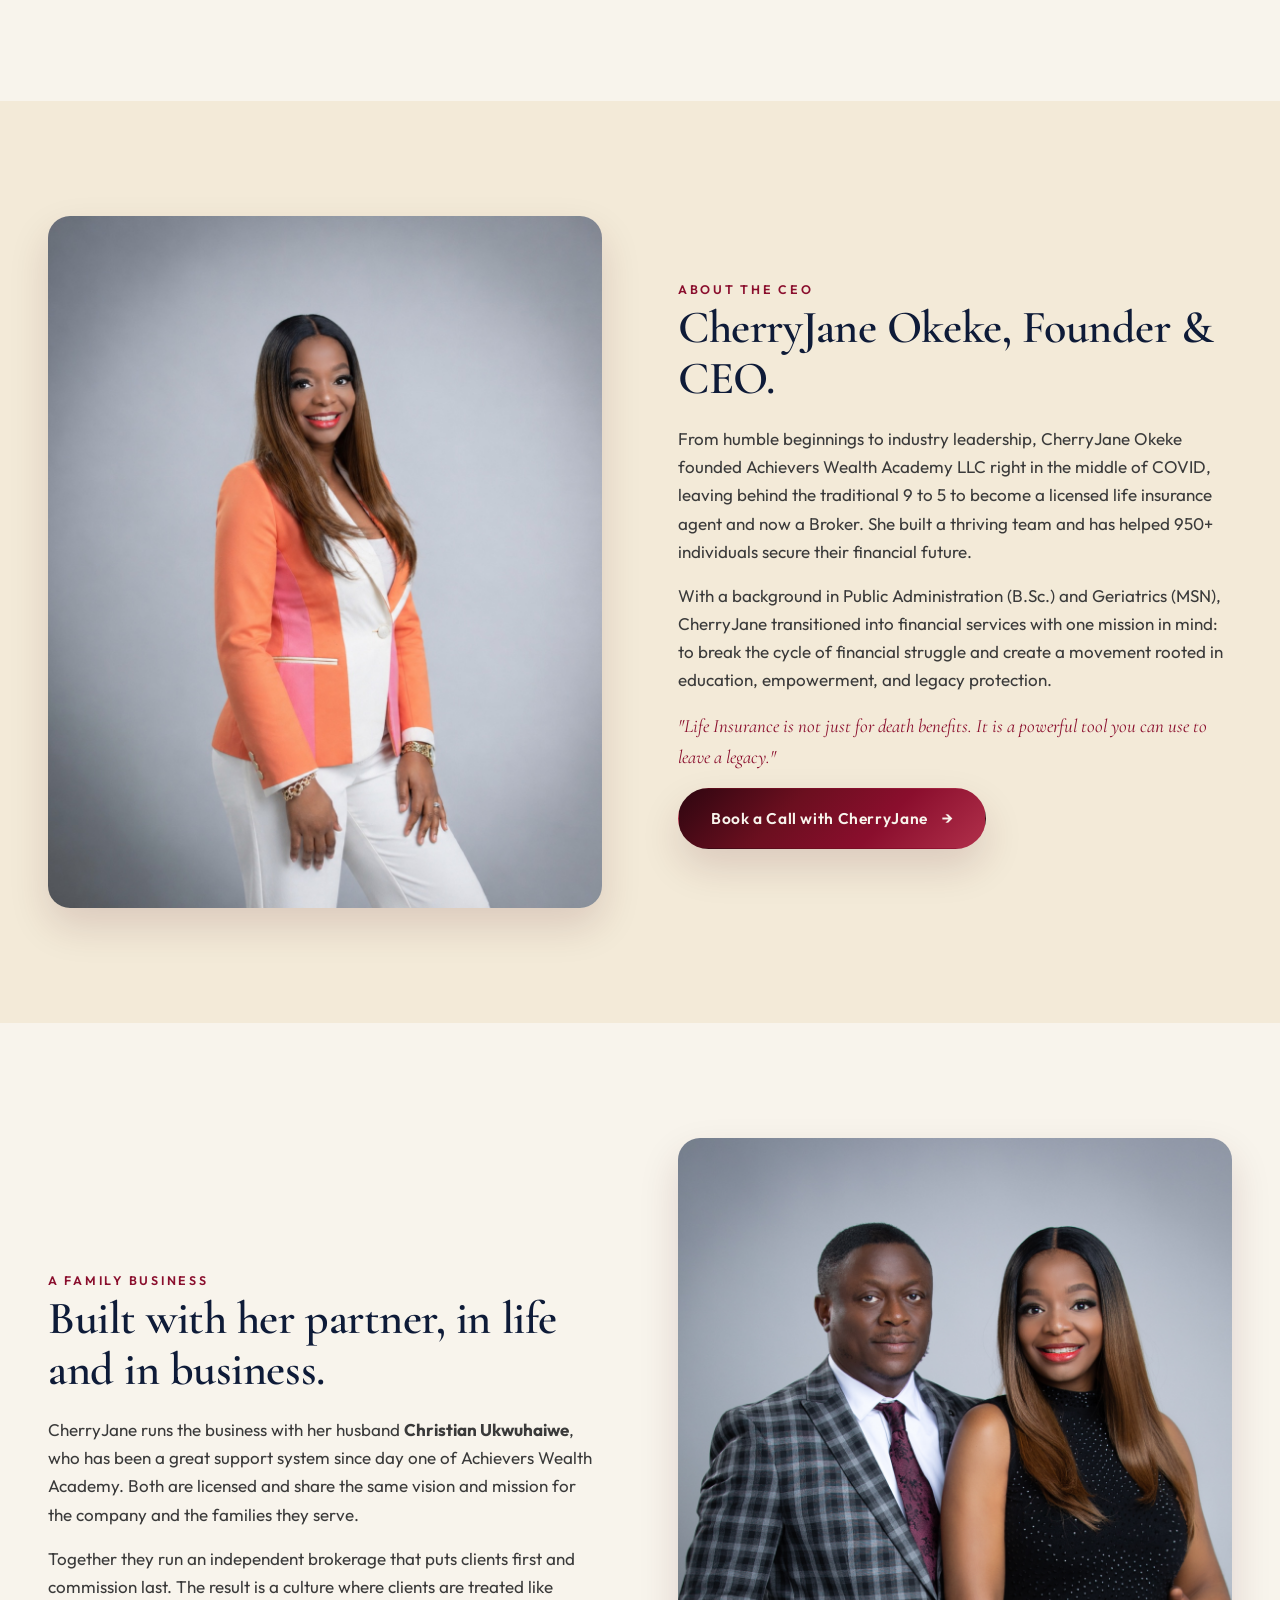
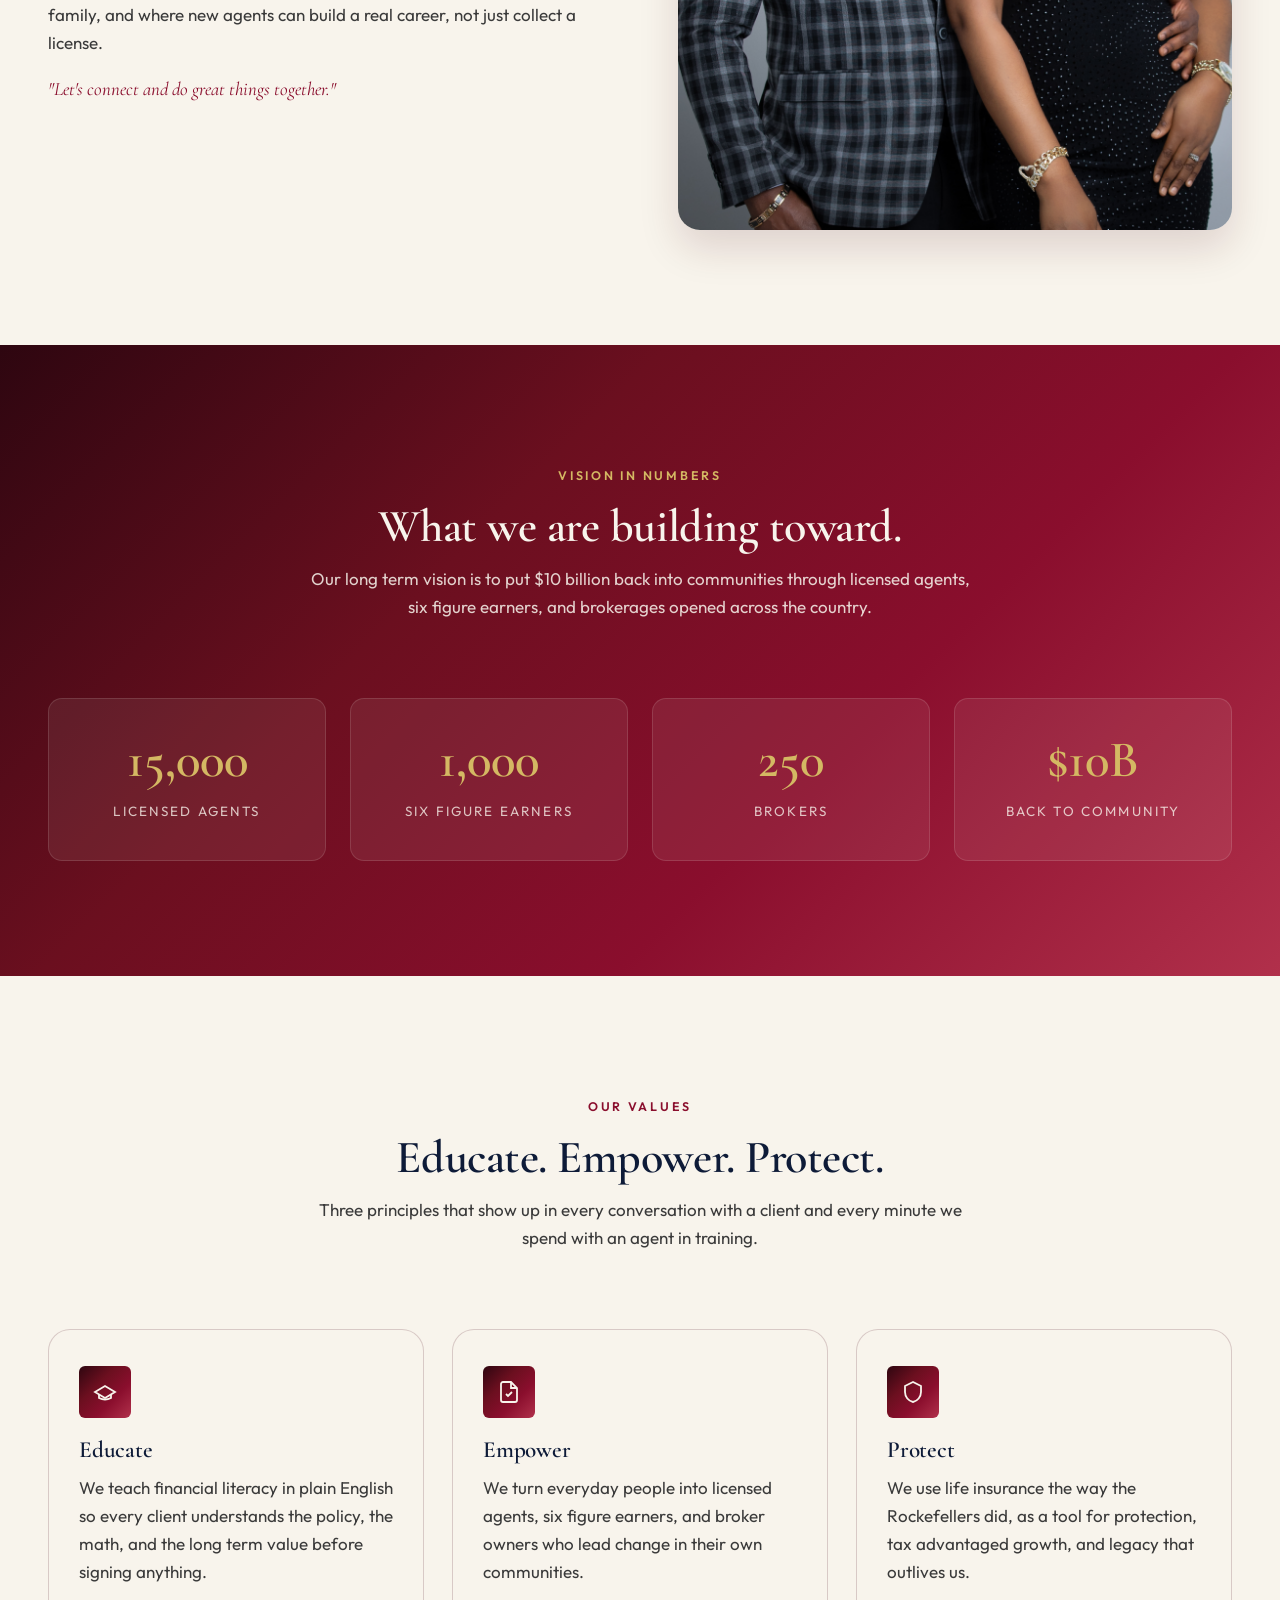
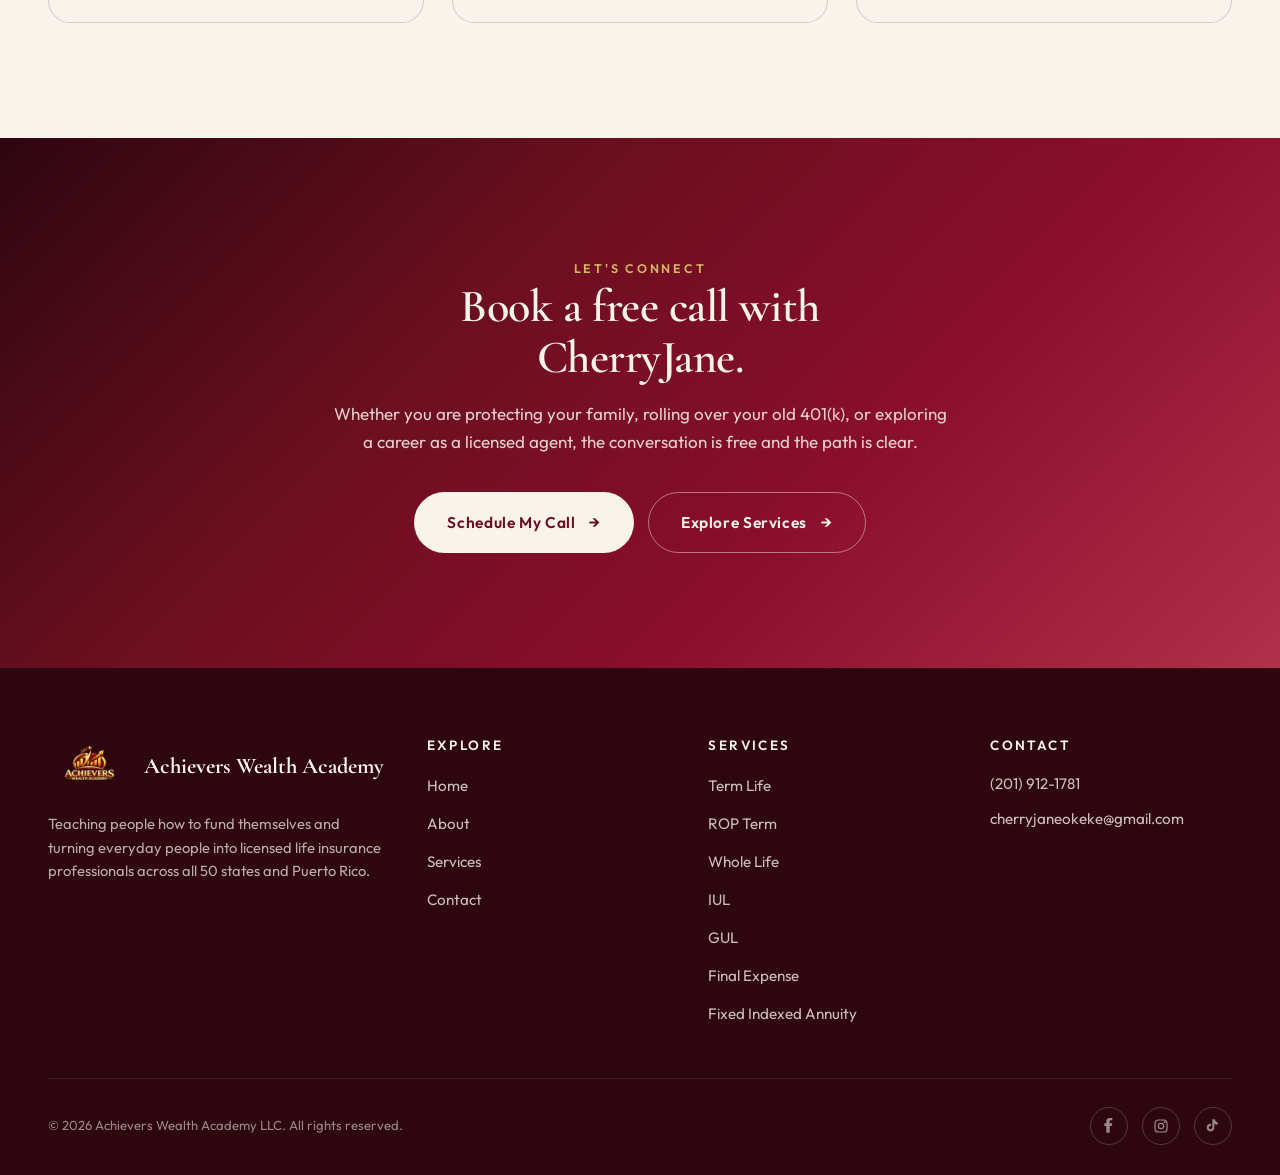
==== commit 990f1e04: "Fix mobile drawer leaking page content behind it The drawer sat inside the site header, which uses b" ====
--- a/about.html
+++ b/about.html
@@ -37,24 +37,24 @@
       </button>
     </nav>
   </div>
-
-  <div class="nav-drawer" aria-hidden="true">
-    <ul class="nav-links">
-      <li><a href="index.html">Home</a></li>
-      <li><a href="about.html" class="active">About</a></li>
-      <li><a href="services.html">Services</a></li>
-      <li><a href="contact.html">Contact</a></li>
-    </ul>
-    <div class="nav-cta-mobile">
-      <a href="contact.html" class="btn btn-primary">Book Free Consultation</a>
-      <a href="services.html#get-licensed" class="btn btn-outline">Get Licensed</a>
-      <div class="nav-contact-mini">
-        <a href="tel:+12019121781">(201) 912-1781</a><br />
-        <a href="mailto:cherryjaneokeke@gmail.com">cherryjaneokeke@gmail.com</a>
-      </div>
-    </div>
-  </div>
 </header>
+
+<div class="nav-drawer" aria-hidden="true">
+  <ul class="nav-links">
+    <li><a href="index.html">Home</a></li>
+    <li><a href="about.html" class="active">About</a></li>
+    <li><a href="services.html">Services</a></li>
+    <li><a href="contact.html">Contact</a></li>
+  </ul>
+  <div class="nav-cta-mobile">
+    <a href="contact.html" class="btn btn-primary">Book Free Consultation</a>
+    <a href="services.html#get-licensed" class="btn btn-outline">Get Licensed</a>
+    <div class="nav-contact-mini">
+      <a href="tel:+12019121781">(201) 912-1781</a><br />
+      <a href="mailto:cherryjaneokeke@gmail.com">cherryjaneokeke@gmail.com</a>
+    </div>
+  </div>
+</div>
 
 <main>
 
--- a/css/style.css
+++ b/css/style.css
@@ -418,12 +418,22 @@
   display: none;
   width: 44px;
   height: 44px;
-  border-radius: var(--radius-sm);
-  background: transparent;
-  border: none;
+  border-radius: 12px;
+  background: var(--cream);
+  border: 1px solid var(--line-warm);
+  box-shadow: 0 2px 8px rgba(74, 10, 23, 0.08);
   cursor: pointer;
   padding: 0;
   position: relative;
+  transition: background 0.24s var(--ease), box-shadow 0.24s var(--ease);
+}
+
+.nav-toggle:hover {
+  box-shadow: 0 4px 12px rgba(74, 10, 23, 0.14);
+}
+
+.nav-mobile-open .nav-toggle {
+  background: var(--cream);
 }
 
 .nav-toggle-bar {
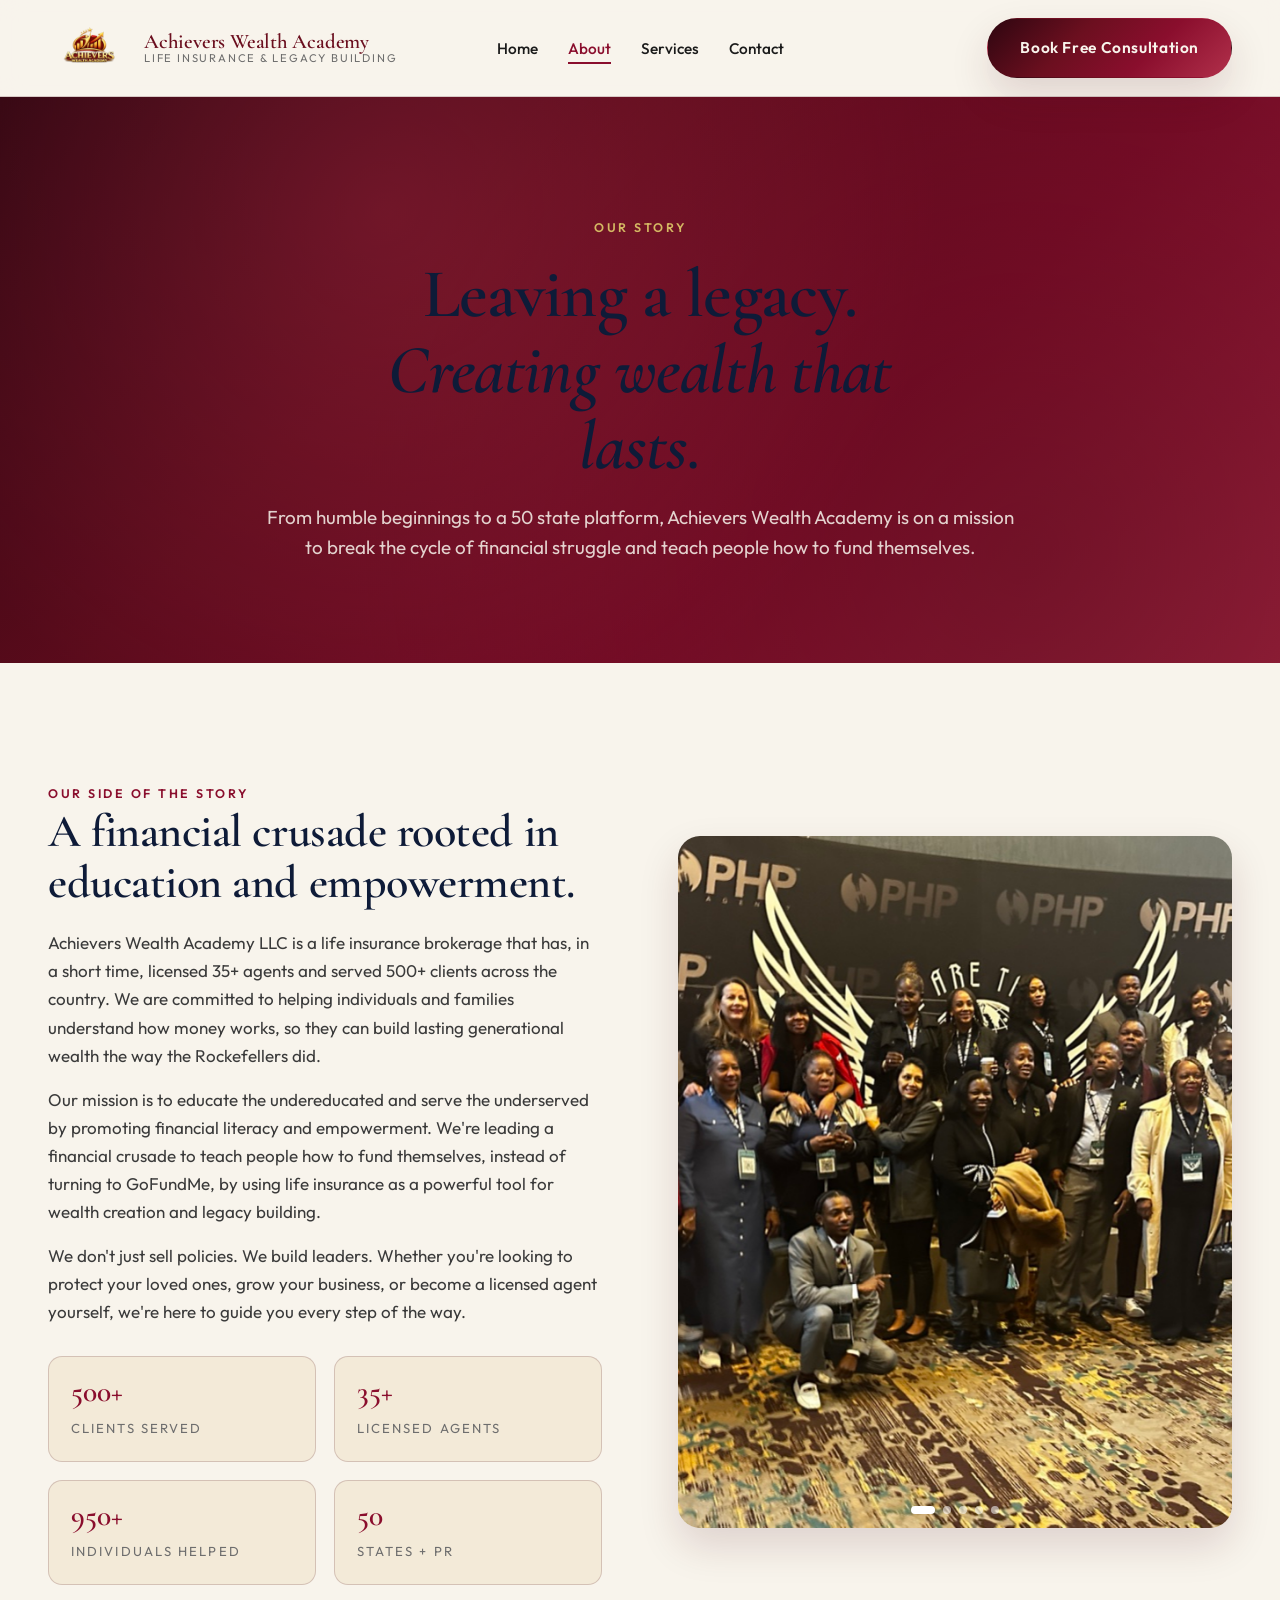
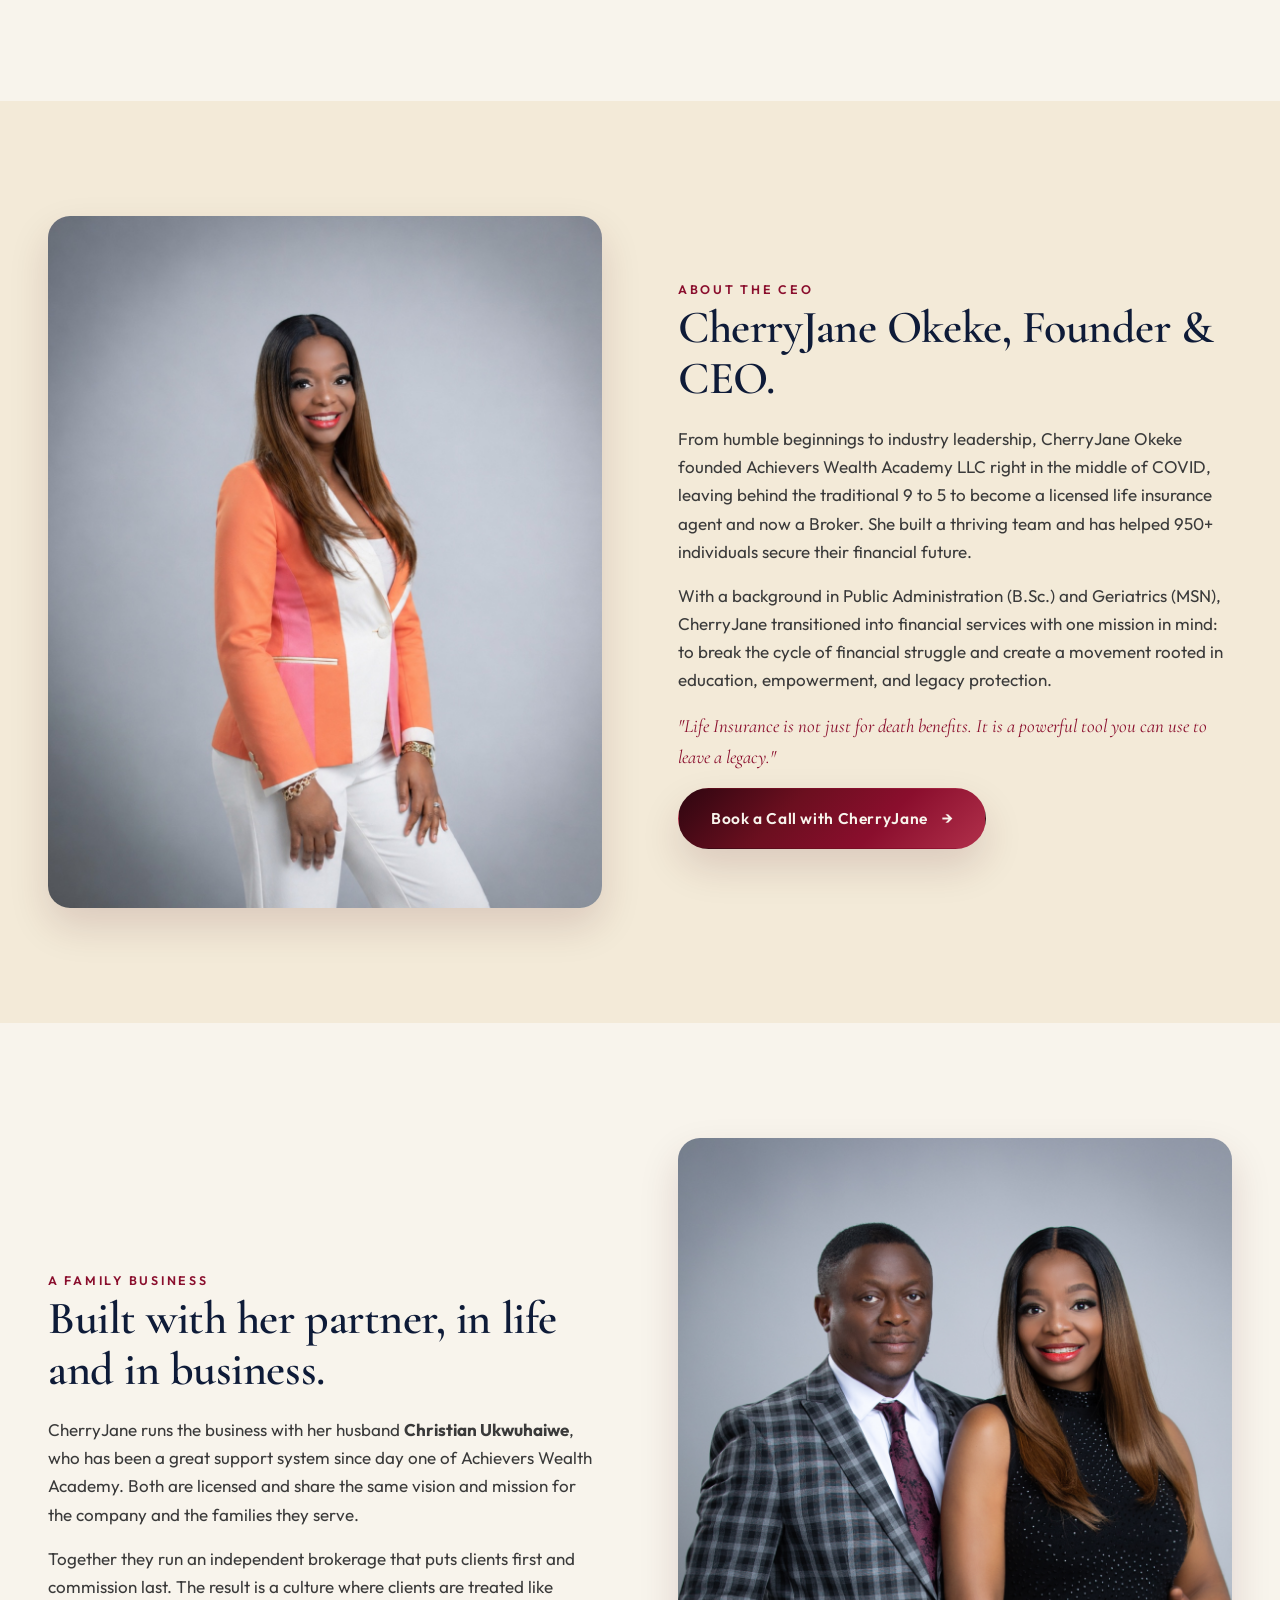
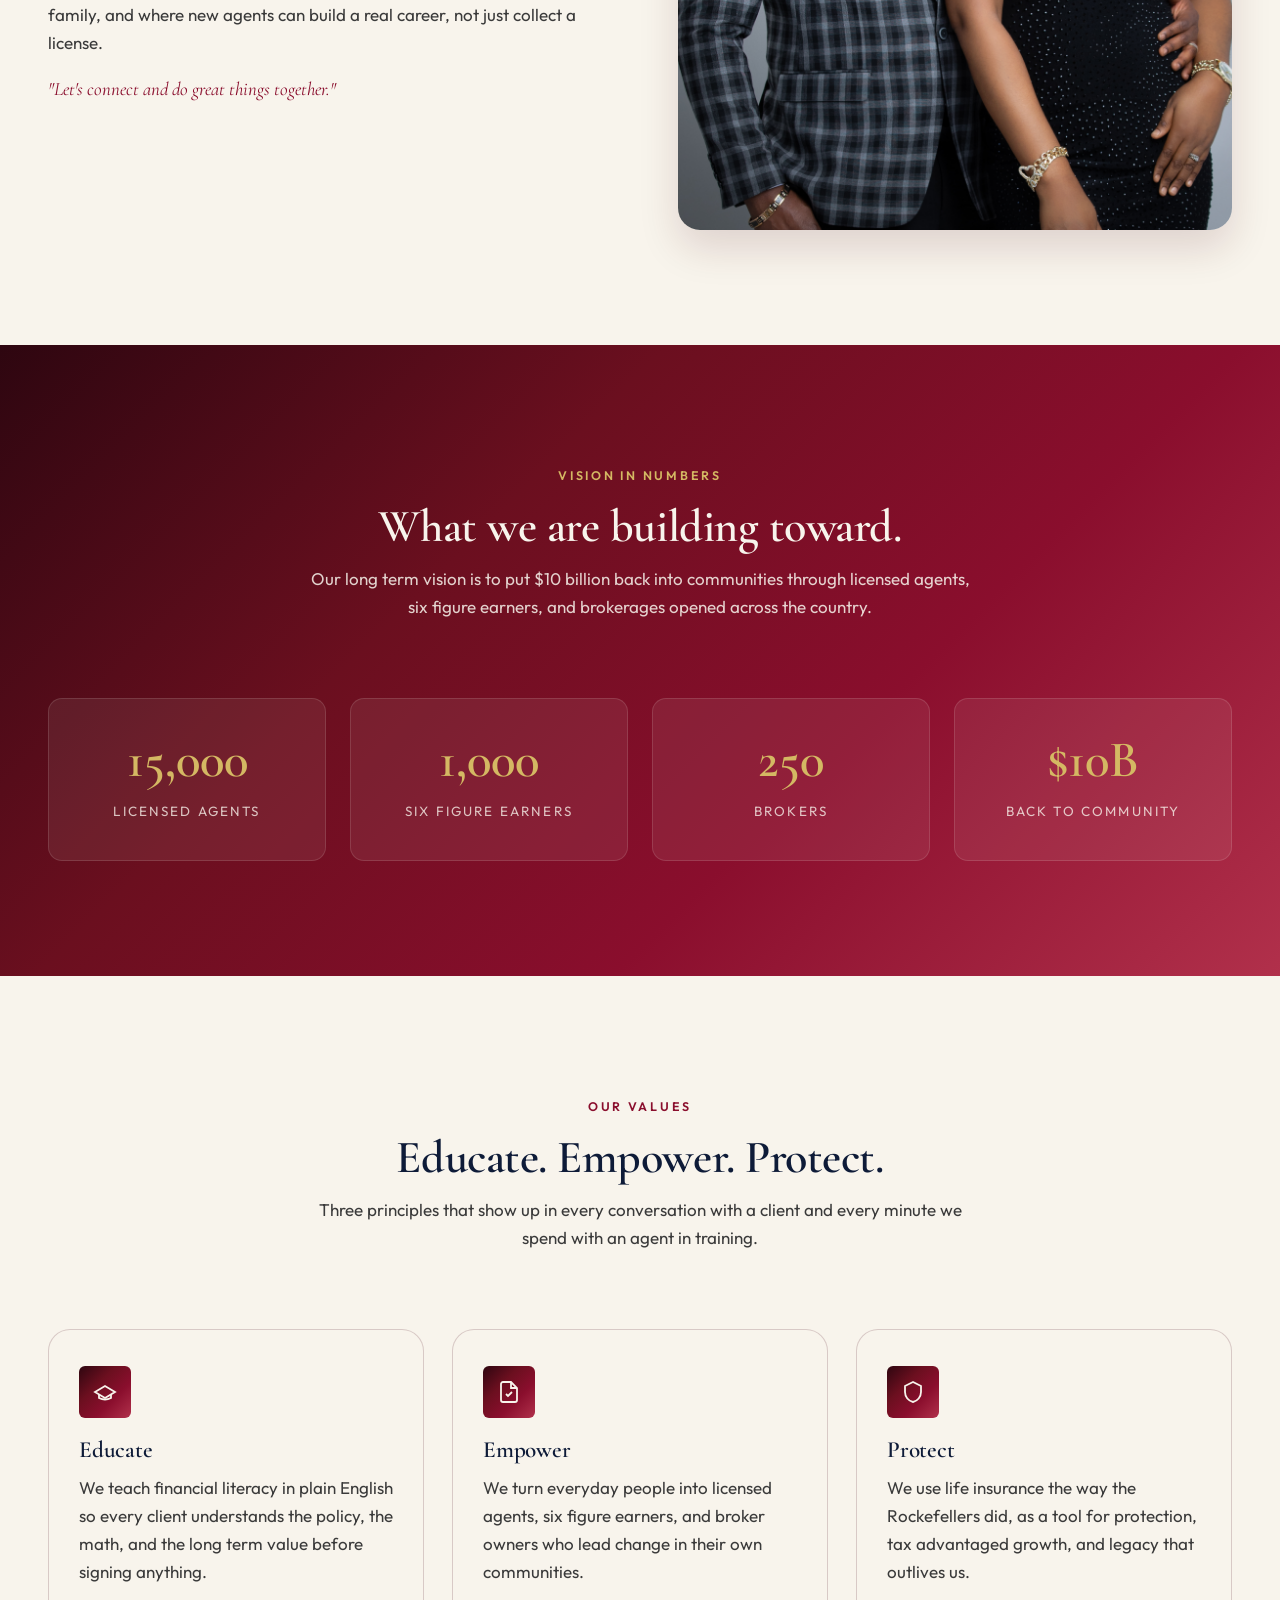
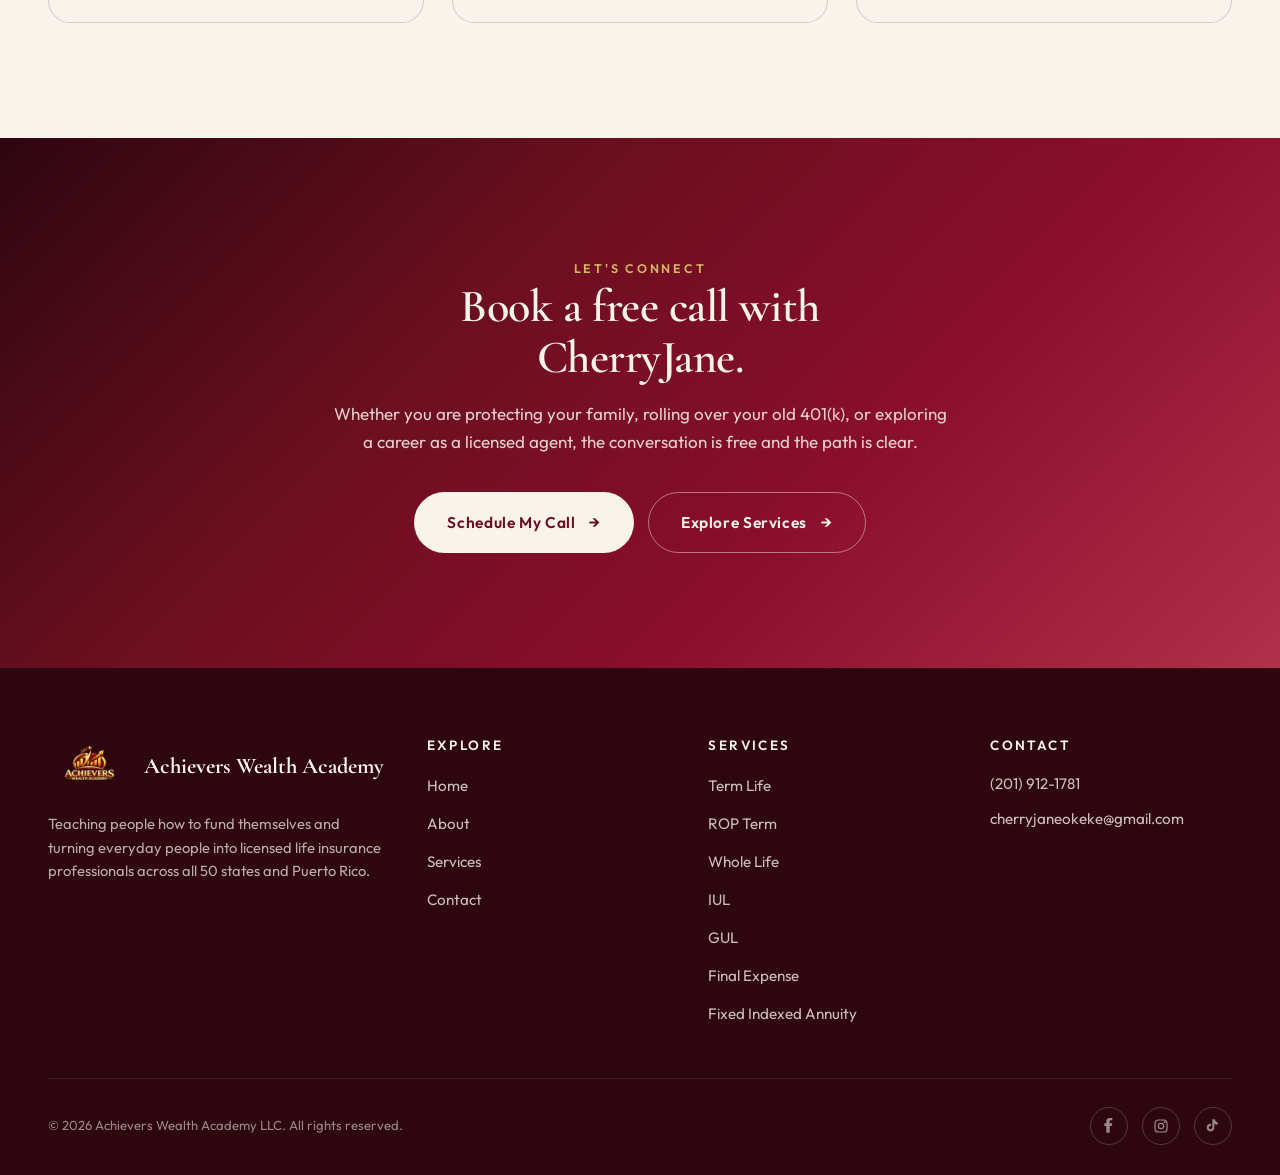
==== commit 8196f9ee: "Alternate services section shades, center nav links, swap home carousel to about page - services.htm" ====
--- a/about.html
+++ b/about.html
@@ -96,8 +96,37 @@
           </div>
         </div>
       </div>
-      <div class="story-image" data-sr data-sr-d="2">
-        <img src="images/team.jpg" alt="Achievers Wealth Academy team celebrating" loading="lazy" />
+      <div class="story-image" data-sr data-sr-d="2" data-carousel data-interval="5000" aria-roledescription="carousel" aria-label="Achievers Wealth Academy team photos">
+        <div class="carousel-track">
+          <div class="carousel-slide is-active" data-index="0" aria-hidden="false">
+            <img src="images/team-1.jpg" alt="Achievers Wealth Academy team standing together in the office" loading="lazy" />
+          </div>
+          <div class="carousel-slide" data-index="1" aria-hidden="true">
+            <img src="images/team-2.jpg" alt="Cherry Jane and the team at the PHP Agency national event" loading="lazy" />
+          </div>
+          <div class="carousel-slide" data-index="2" aria-hidden="true">
+            <img src="images/team-3.jpg" alt="Cherry Jane leading a licensing training session with agents" loading="lazy" />
+          </div>
+          <div class="carousel-slide" data-index="3" aria-hidden="true">
+            <img src="images/team-4.jpg" alt="Cherry Jane presenting in front of the agent team during a meeting" loading="lazy" />
+          </div>
+          <div class="carousel-slide" data-index="4" aria-hidden="true">
+            <img src="images/team-5.jpg" alt="Agents seated during a Cherry Jane led training class" loading="lazy" />
+          </div>
+        </div>
+        <button class="carousel-arrow carousel-prev" type="button" aria-label="Previous photo">
+          <svg viewBox="0 0 24 24" fill="none" stroke="currentColor" stroke-width="2" aria-hidden="true"><path d="M15 6l-6 6 6 6"/></svg>
+        </button>
+        <button class="carousel-arrow carousel-next" type="button" aria-label="Next photo">
+          <svg viewBox="0 0 24 24" fill="none" stroke="currentColor" stroke-width="2" aria-hidden="true"><path d="M9 6l6 6-6 6"/></svg>
+        </button>
+        <div class="carousel-dots" role="tablist" aria-label="Choose photo">
+          <button type="button" class="carousel-dot is-active" data-index="0" role="tab" aria-selected="true" aria-label="Photo 1"></button>
+          <button type="button" class="carousel-dot" data-index="1" role="tab" aria-selected="false" aria-label="Photo 2"></button>
+          <button type="button" class="carousel-dot" data-index="2" role="tab" aria-selected="false" aria-label="Photo 3"></button>
+          <button type="button" class="carousel-dot" data-index="3" role="tab" aria-selected="false" aria-label="Photo 4"></button>
+          <button type="button" class="carousel-dot" data-index="4" role="tab" aria-selected="false" aria-label="Photo 5"></button>
+        </div>
       </div>
     </div>
   </div>
--- a/css/style.css
+++ b/css/style.css
@@ -197,6 +197,10 @@
 
 .section-cream-warm {
   background: var(--cream-warm);
+}
+
+.section-product {
+  padding: clamp(48px, 5.5vw, 88px) 0;
 }
 
 .section-burgundy {
@@ -332,11 +336,19 @@
 }
 
 .nav {
-  display: flex;
+  display: grid;
+  grid-template-columns: 1fr auto 1fr;
   align-items: center;
-  justify-content: space-between;
   gap: 32px;
   padding: 18px 0;
+}
+
+.nav-brand {
+  justify-self: start;
+}
+
+.nav-links {
+  justify-self: center;
 }
 
 .nav-brand {
@@ -411,7 +423,7 @@
 }
 
 .nav-cta {
-  margin-left: auto;
+  justify-self: end;
 }
 
 .nav-toggle {
@@ -481,6 +493,10 @@
     display: none;
   }
 
+  .nav {
+    grid-template-columns: 1fr auto;
+  }
+
   .nav-links,
   .nav-cta {
     display: none;
@@ -490,6 +506,7 @@
     display: inline-flex;
     position: relative;
     z-index: 95;
+    justify-self: end;
   }
 
   .nav-mobile-open .nav-drawer {
@@ -1362,7 +1379,9 @@
 }
 
 .why-image:hover .carousel-arrow,
-.why-image:focus-within .carousel-arrow {
+.why-image:focus-within .carousel-arrow,
+.story-image:hover .carousel-arrow,
+.story-image:focus-within .carousel-arrow {
   opacity: 1;
 }
 
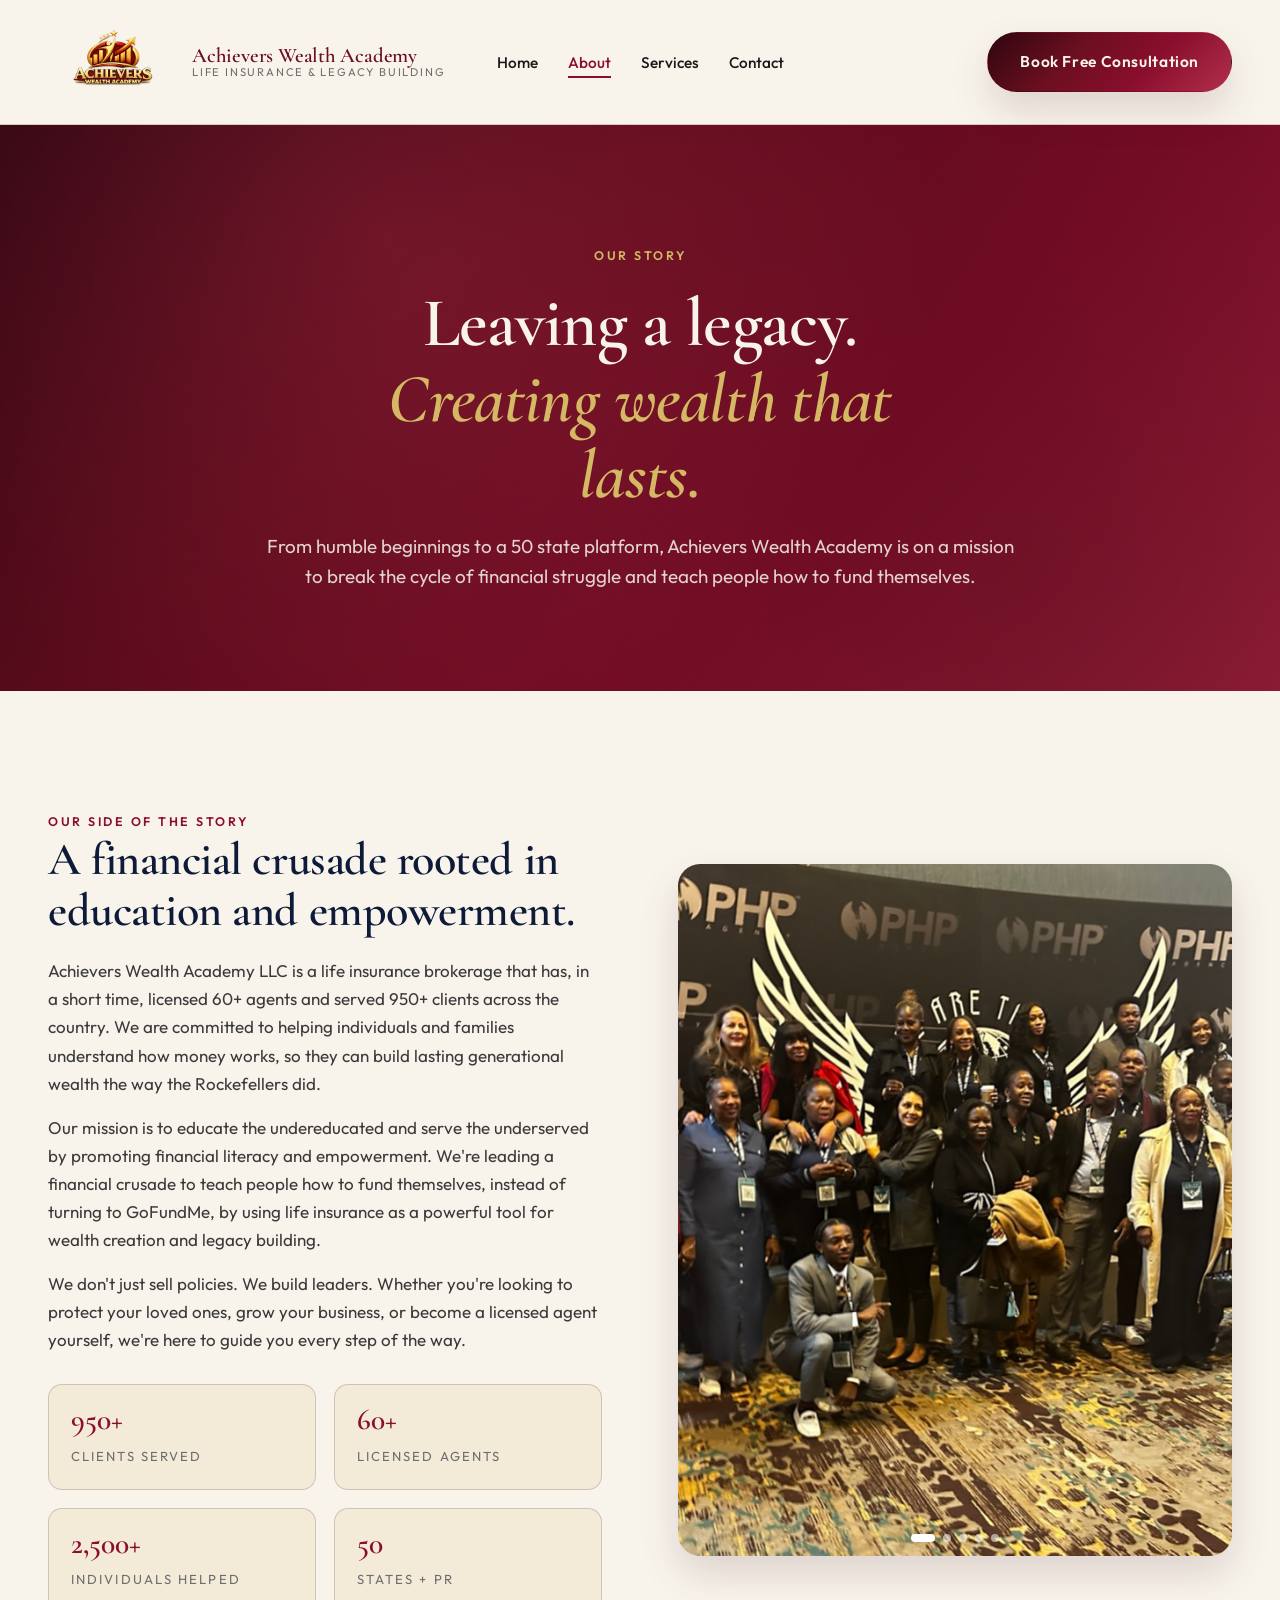
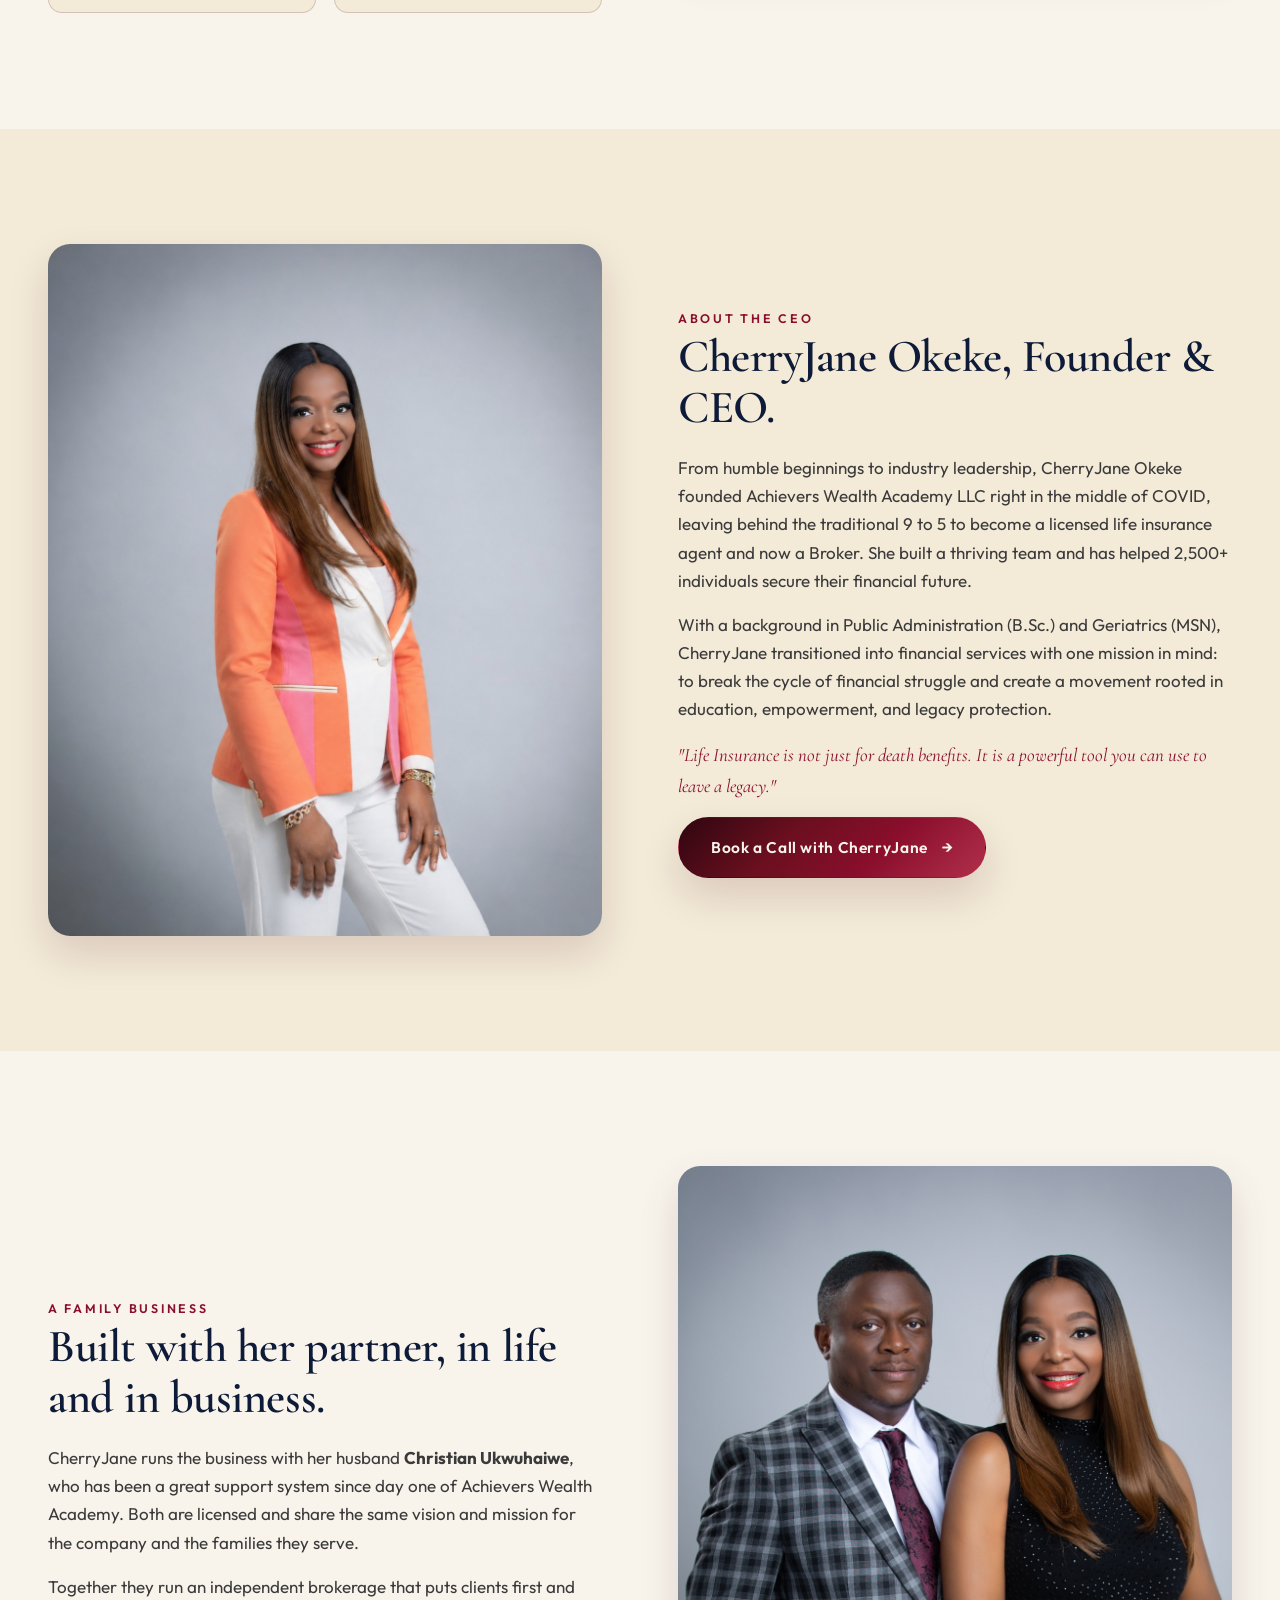
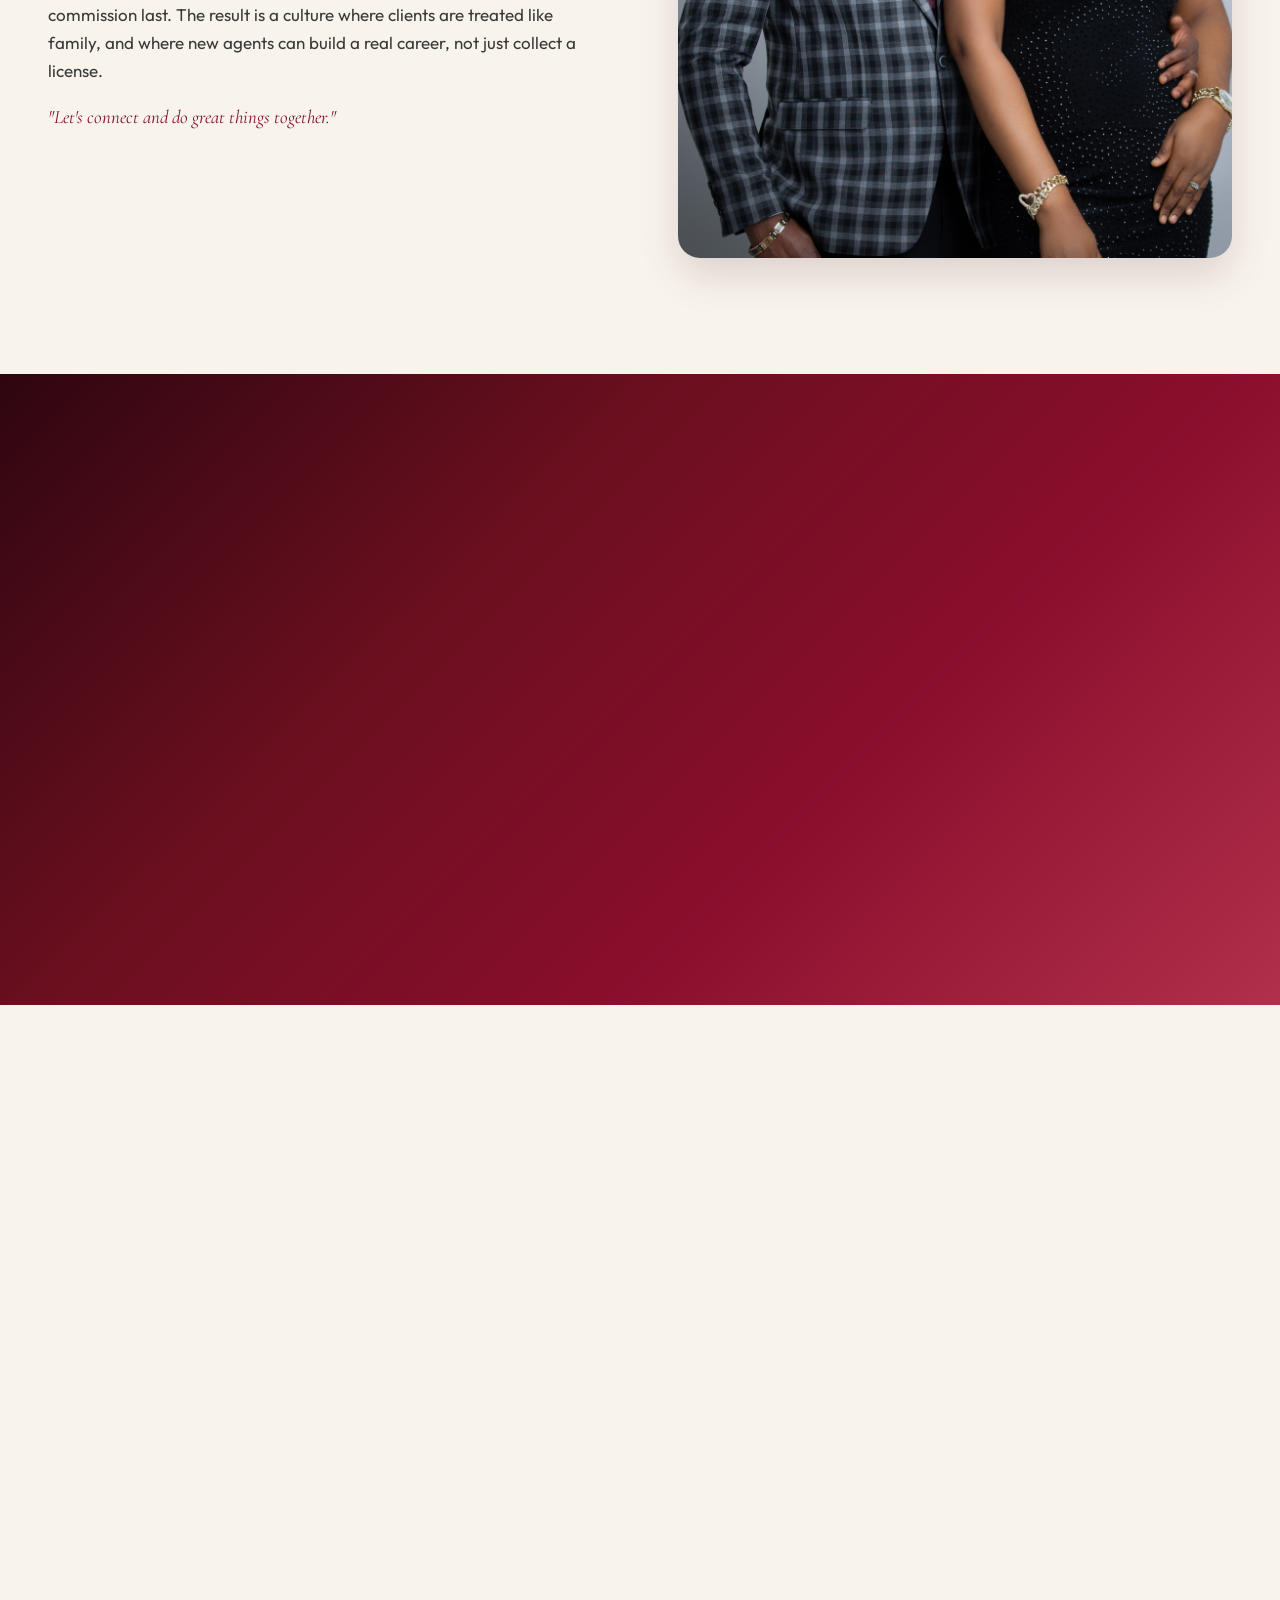
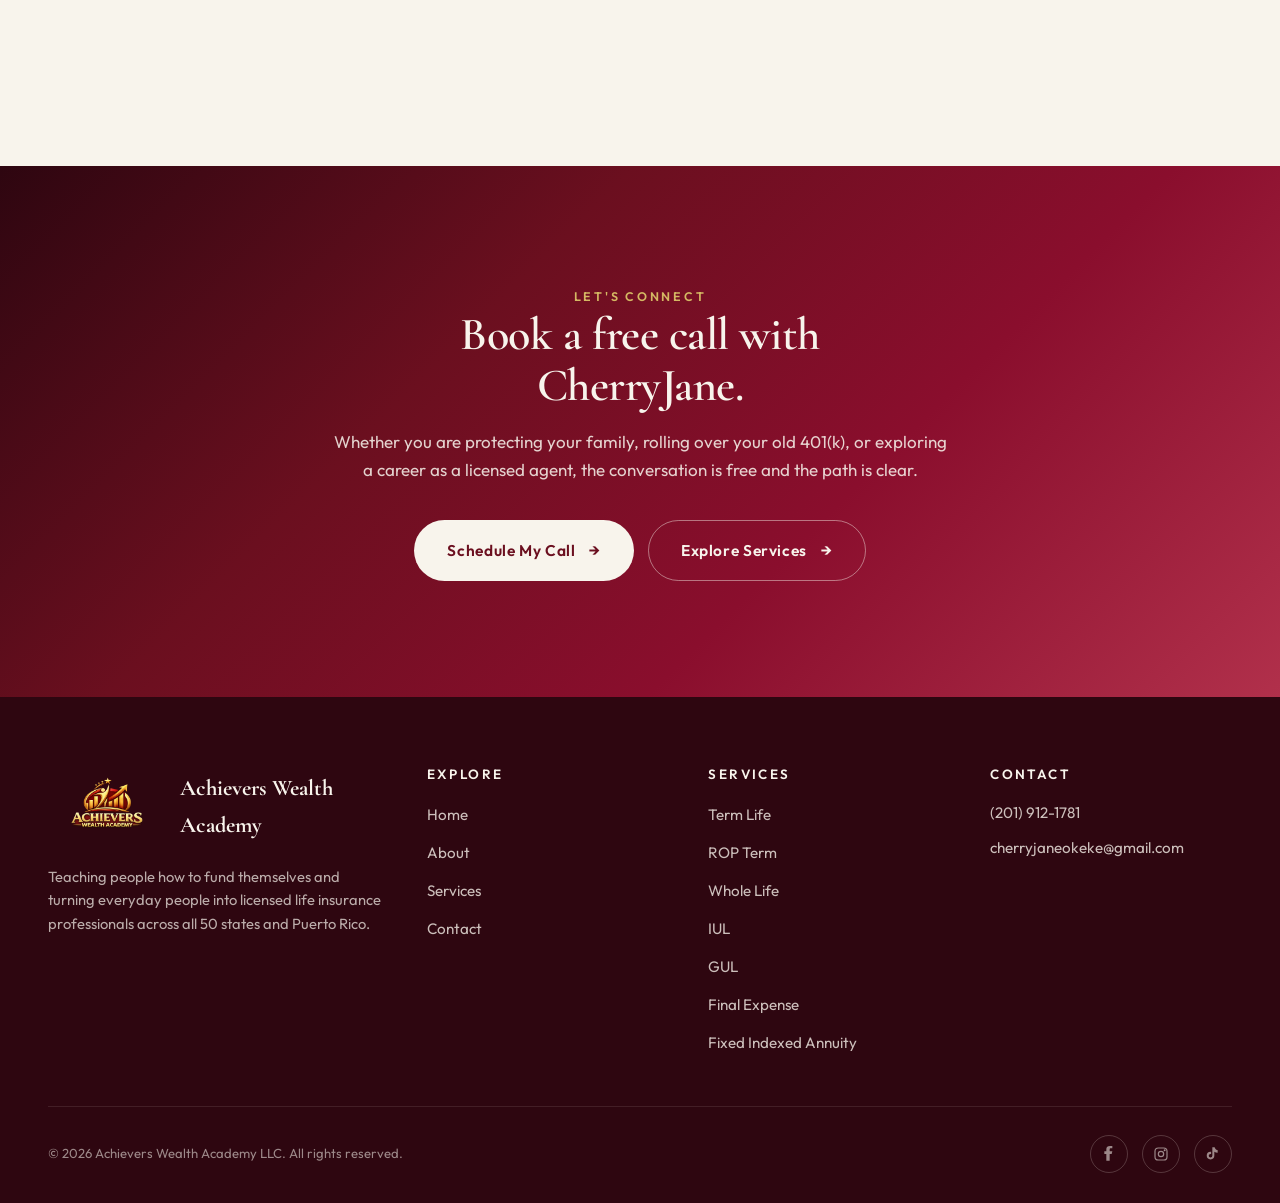
==== commit 4cb72676: "Update stats (60+ agents, 2500+ helped, 950+ served), swap to original logo, enlarge nav and footer " ====
--- a/about.html
+++ b/about.html
@@ -74,20 +74,20 @@
       <div data-sr>
         <span class="eyebrow">Our Side of the Story</span>
         <h2>A financial crusade rooted in education and empowerment.</h2>
-        <p>Achievers Wealth Academy LLC is a life insurance brokerage that has, in a short time, licensed 35+ agents and served 500+ clients across the country. We are committed to helping individuals and families understand how money works, so they can build lasting generational wealth the way the Rockefellers did.</p>
+        <p>Achievers Wealth Academy LLC is a life insurance brokerage that has, in a short time, licensed 60+ agents and served 950+ clients across the country. We are committed to helping individuals and families understand how money works, so they can build lasting generational wealth the way the Rockefellers did.</p>
         <p>Our mission is to educate the undereducated and serve the underserved by promoting financial literacy and empowerment. We're leading a financial crusade to teach people how to fund themselves, instead of turning to GoFundMe, by using life insurance as a powerful tool for wealth creation and legacy building.</p>
         <p>We don't just sell policies. We build leaders. Whether you're looking to protect your loved ones, grow your business, or become a licensed agent yourself, we're here to guide you every step of the way.</p>
         <div class="story-meta">
           <div class="story-meta-item">
-            <strong>500+</strong>
+            <strong>950+</strong>
             <span>Clients Served</span>
           </div>
           <div class="story-meta-item">
-            <strong>35+</strong>
+            <strong>60+</strong>
             <span>Licensed Agents</span>
           </div>
           <div class="story-meta-item">
-            <strong>950+</strong>
+            <strong>2,500+</strong>
             <span>Individuals Helped</span>
           </div>
           <div class="story-meta-item">
@@ -142,7 +142,7 @@
       <div data-sr data-sr-d="1">
         <span class="eyebrow">About the CEO</span>
         <h2>CherryJane Okeke, Founder &amp; CEO.</h2>
-        <p>From humble beginnings to industry leadership, CherryJane Okeke founded Achievers Wealth Academy LLC right in the middle of COVID, leaving behind the traditional 9 to 5 to become a licensed life insurance agent and now a Broker. She built a thriving team and has helped 950+ individuals secure their financial future.</p>
+        <p>From humble beginnings to industry leadership, CherryJane Okeke founded Achievers Wealth Academy LLC right in the middle of COVID, leaving behind the traditional 9 to 5 to become a licensed life insurance agent and now a Broker. She built a thriving team and has helped 2,500+ individuals secure their financial future.</p>
         <p>With a background in Public Administration (B.Sc.) and Geriatrics (MSN), CherryJane transitioned into financial services with one mission in mind: to break the cycle of financial struggle and create a movement rooted in education, empowerment, and legacy protection.</p>
         <p class="lede"><span class="serif-accent">"Life Insurance is not just for death benefits. It is a powerful tool you can use to leave a legacy."</span></p>
         <a href="contact.html" class="btn btn-primary btn-arrow">Book a Call with CherryJane</a>
--- a/css/style.css
+++ b/css/style.css
@@ -359,7 +359,7 @@
 }
 
 .nav-brand img {
-  height: 56px;
+  height: 88px;
   width: auto;
   flex: 0 0 auto;
 }
@@ -482,7 +482,7 @@
   }
 
   .nav-brand img {
-    height: 44px;
+    height: 64px;
   }
 
   .nav-brand-text strong {
@@ -768,6 +768,12 @@
   margin-bottom: 18px;
   max-width: 18ch;
   margin-inline: auto;
+  color: var(--cream);
+}
+
+.hero-page h1 em {
+  font-style: italic;
+  color: var(--gold-soft);
 }
 
 .hero-page .lede {
@@ -1639,7 +1645,7 @@
 }
 
 .footer-brand img {
-  height: 56px;
+  height: 80px;
   width: auto;
 }
 
@@ -2169,11 +2175,11 @@
     grid-template-columns: 1fr;
   }
 
+  .form-col {
+    order: 1;
+  }
+
   .calendly-col {
-    order: 1;
-  }
-
-  .form-col {
     order: 2;
   }
 
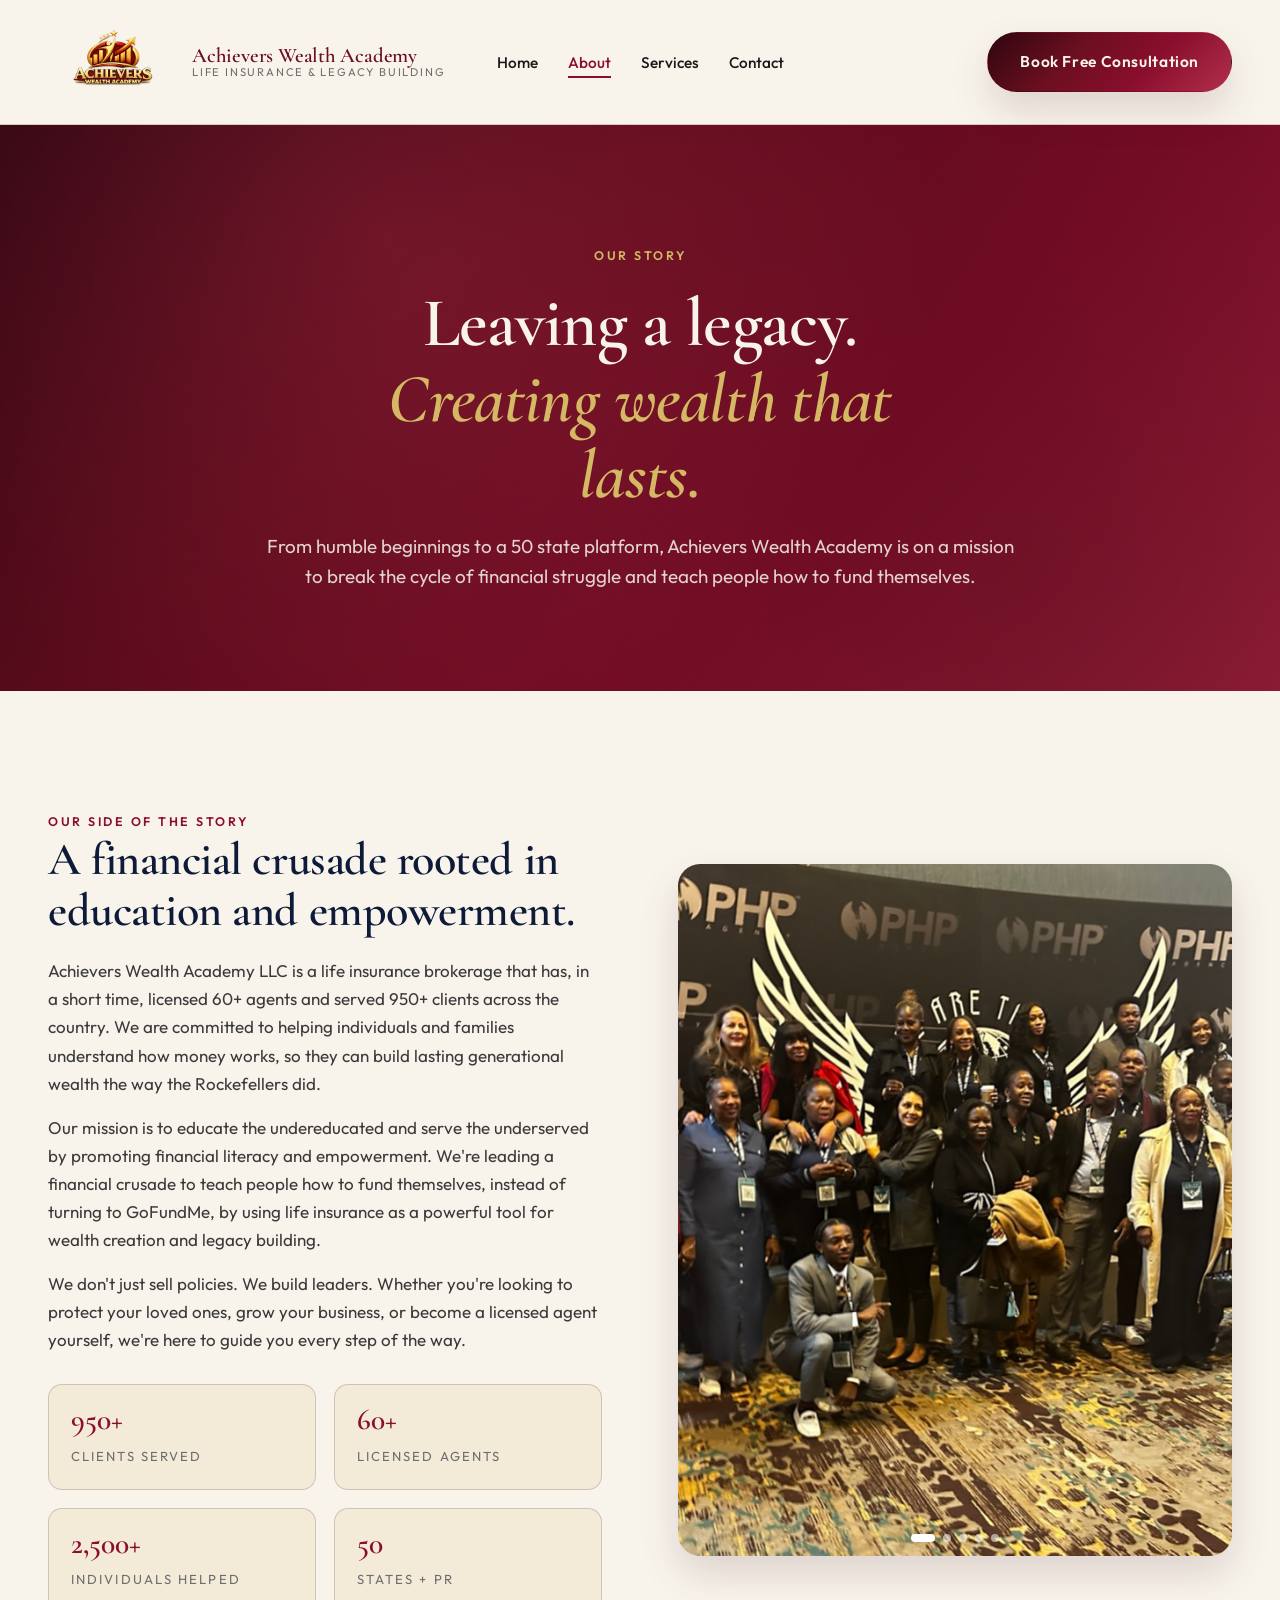
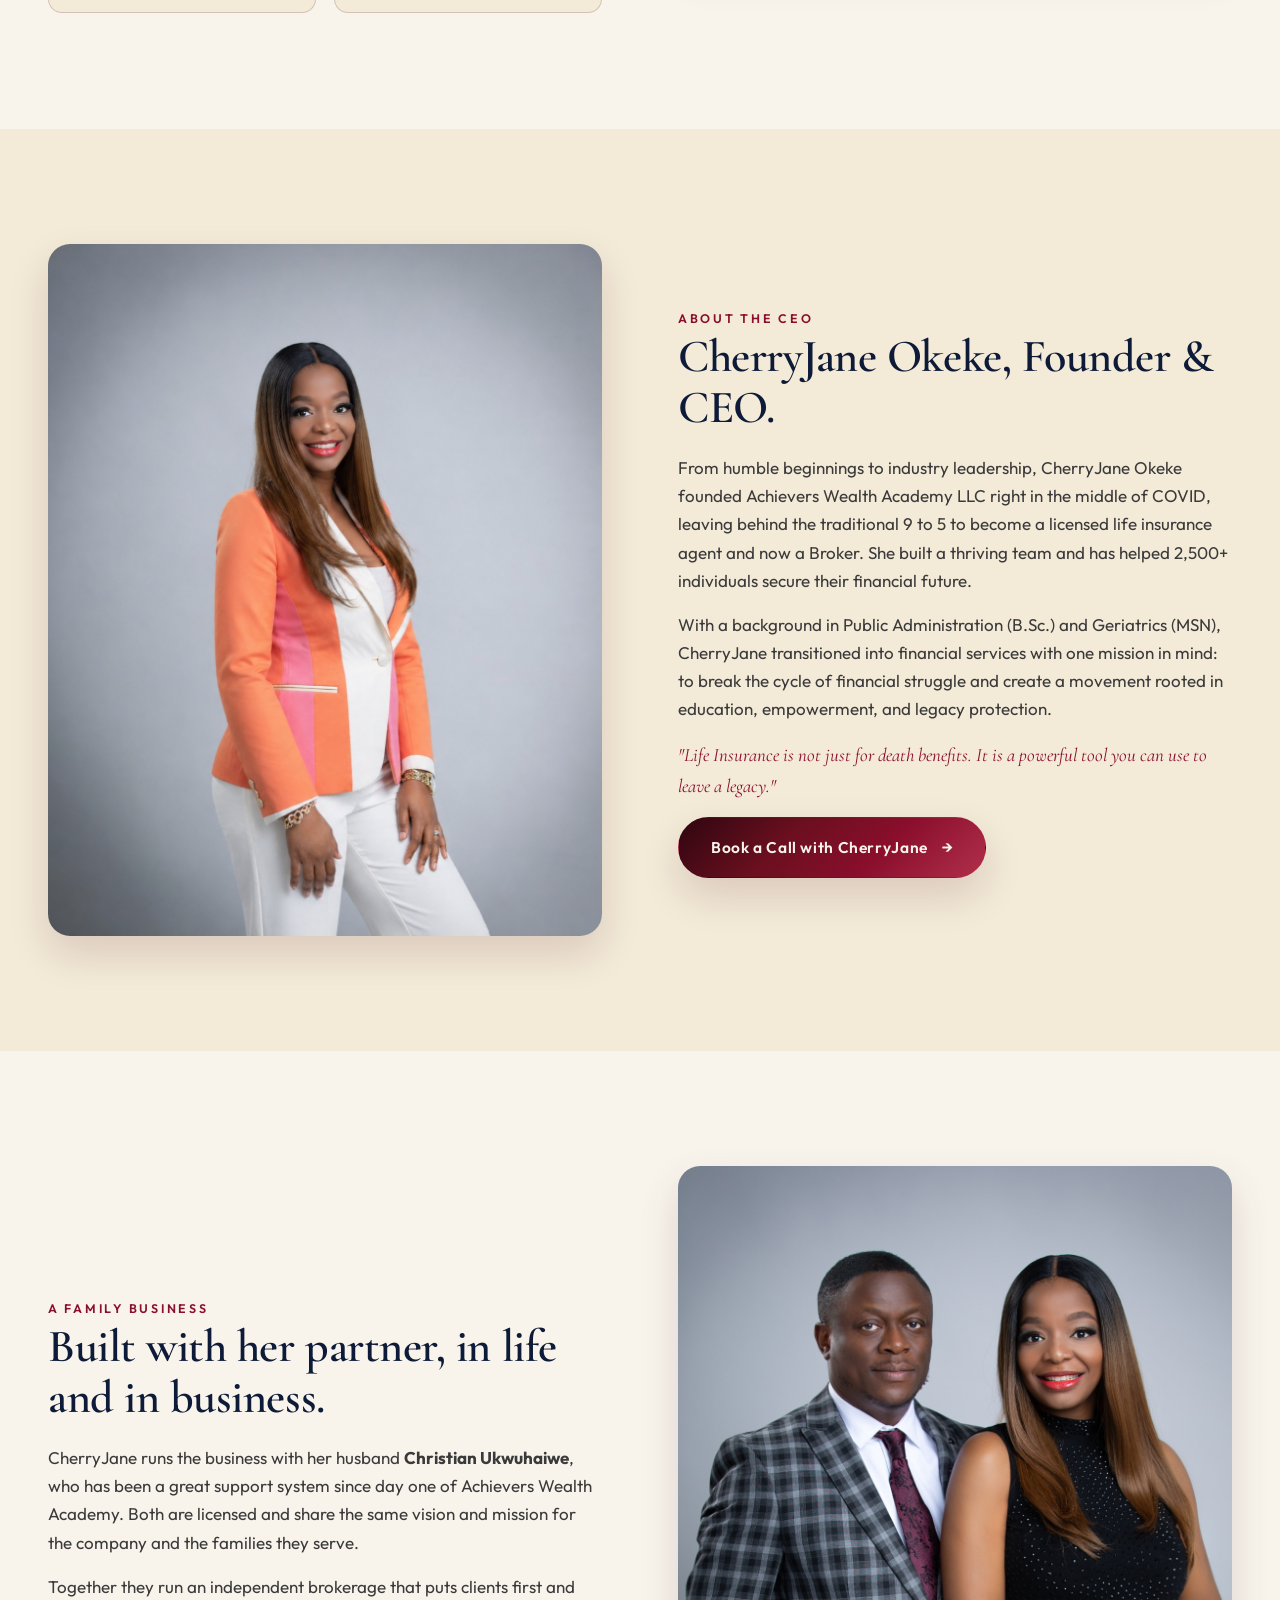
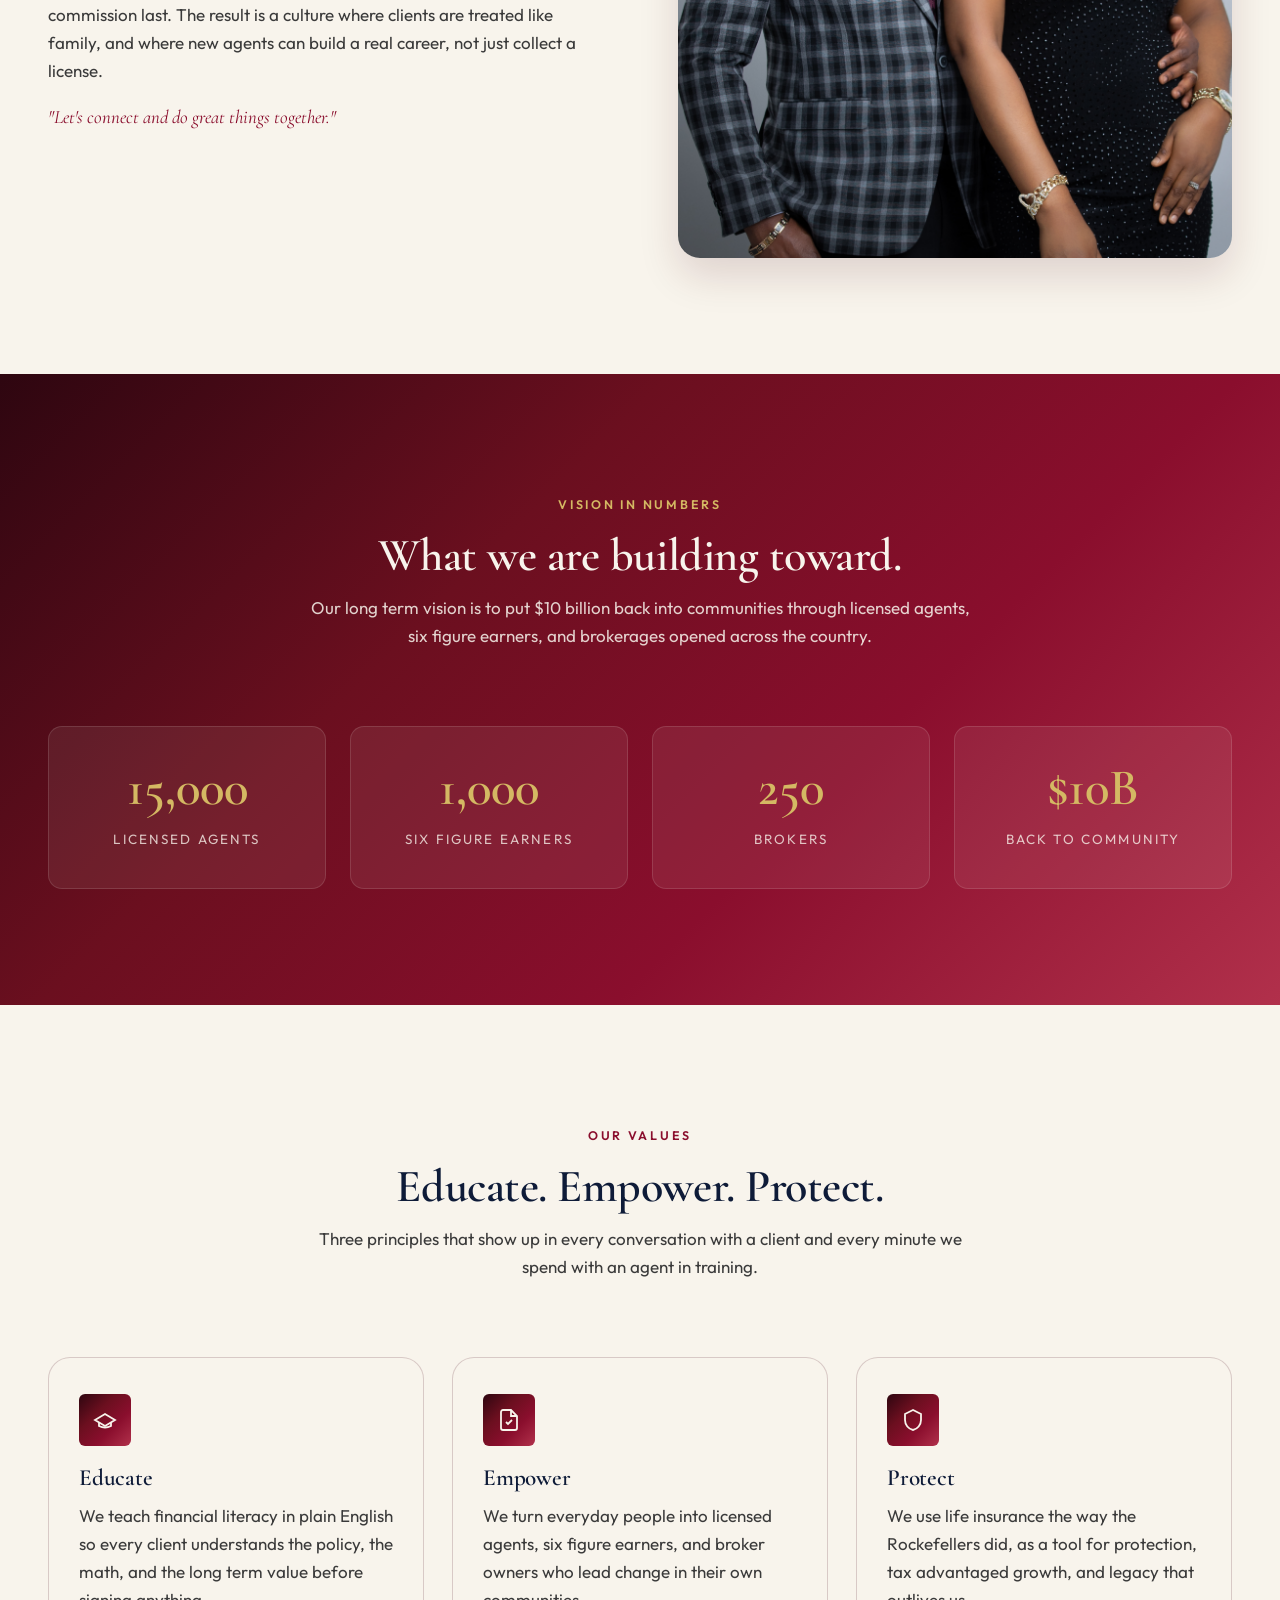
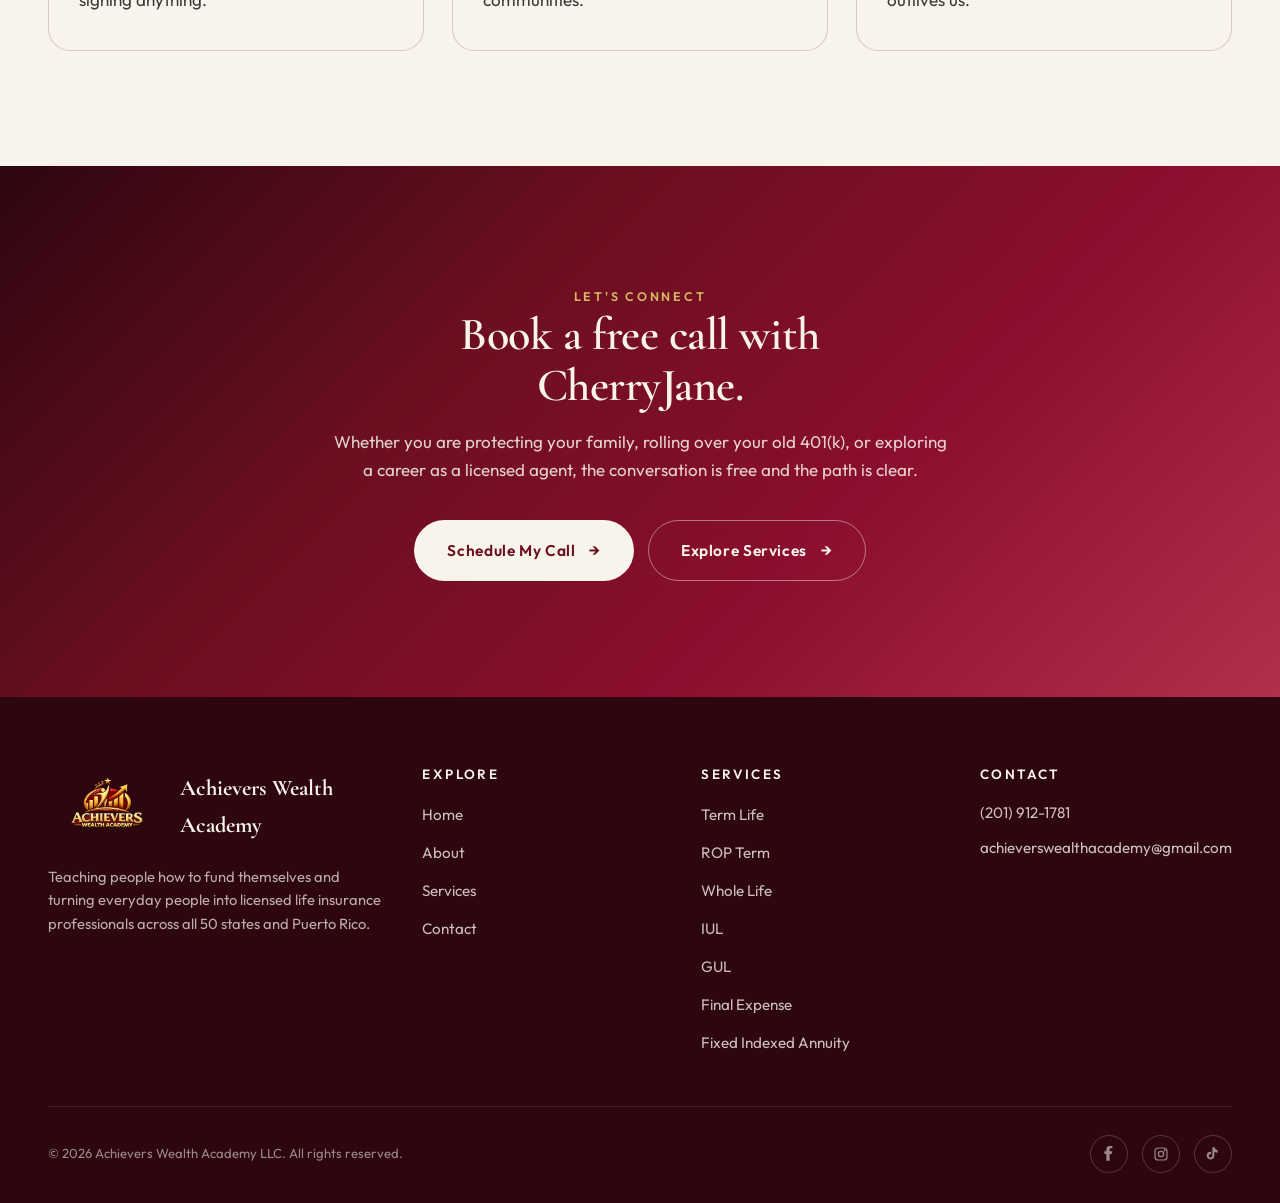
==== commit b9bdf8cf: "Switch site and n8n workflow to achieverswealthacademy@gmail.com, sync contact stats - Replace cherr" ====
--- a/about.html
+++ b/about.html
@@ -51,7 +51,7 @@
     <a href="services.html#get-licensed" class="btn btn-outline">Get Licensed</a>
     <div class="nav-contact-mini">
       <a href="tel:+12019121781">(201) 912-1781</a><br />
-      <a href="mailto:cherryjaneokeke@gmail.com">cherryjaneokeke@gmail.com</a>
+      <a href="mailto:achieverswealthacademy@gmail.com">achieverswealthacademy@gmail.com</a>
     </div>
   </div>
 </div>
@@ -284,7 +284,7 @@
         <h4>Contact</h4>
         <ul>
           <li><a href="tel:+12019121781">(201) 912-1781</a></li>
-          <li><a href="mailto:cherryjaneokeke@gmail.com">cherryjaneokeke@gmail.com</a></li>
+          <li><a href="mailto:achieverswealthacademy@gmail.com">achieverswealthacademy@gmail.com</a></li>
         </ul>
       </div>
     </div>
